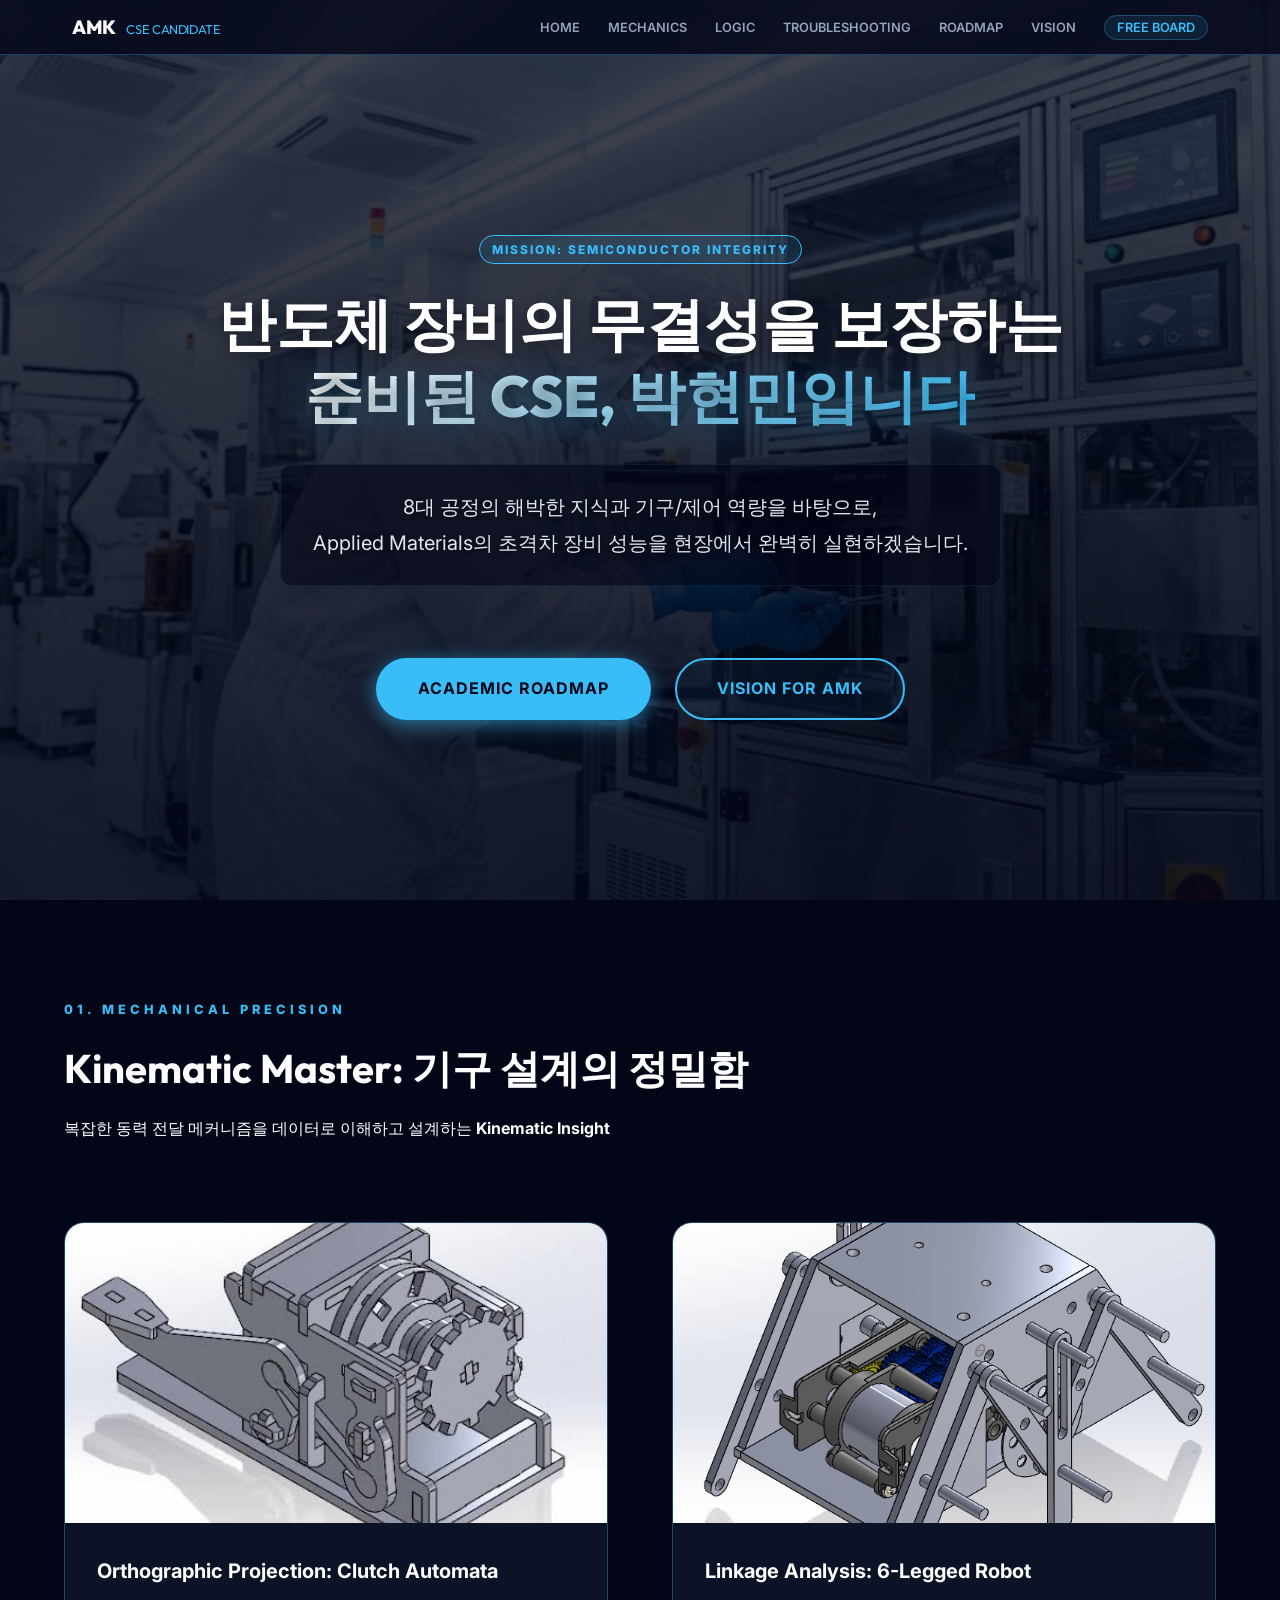
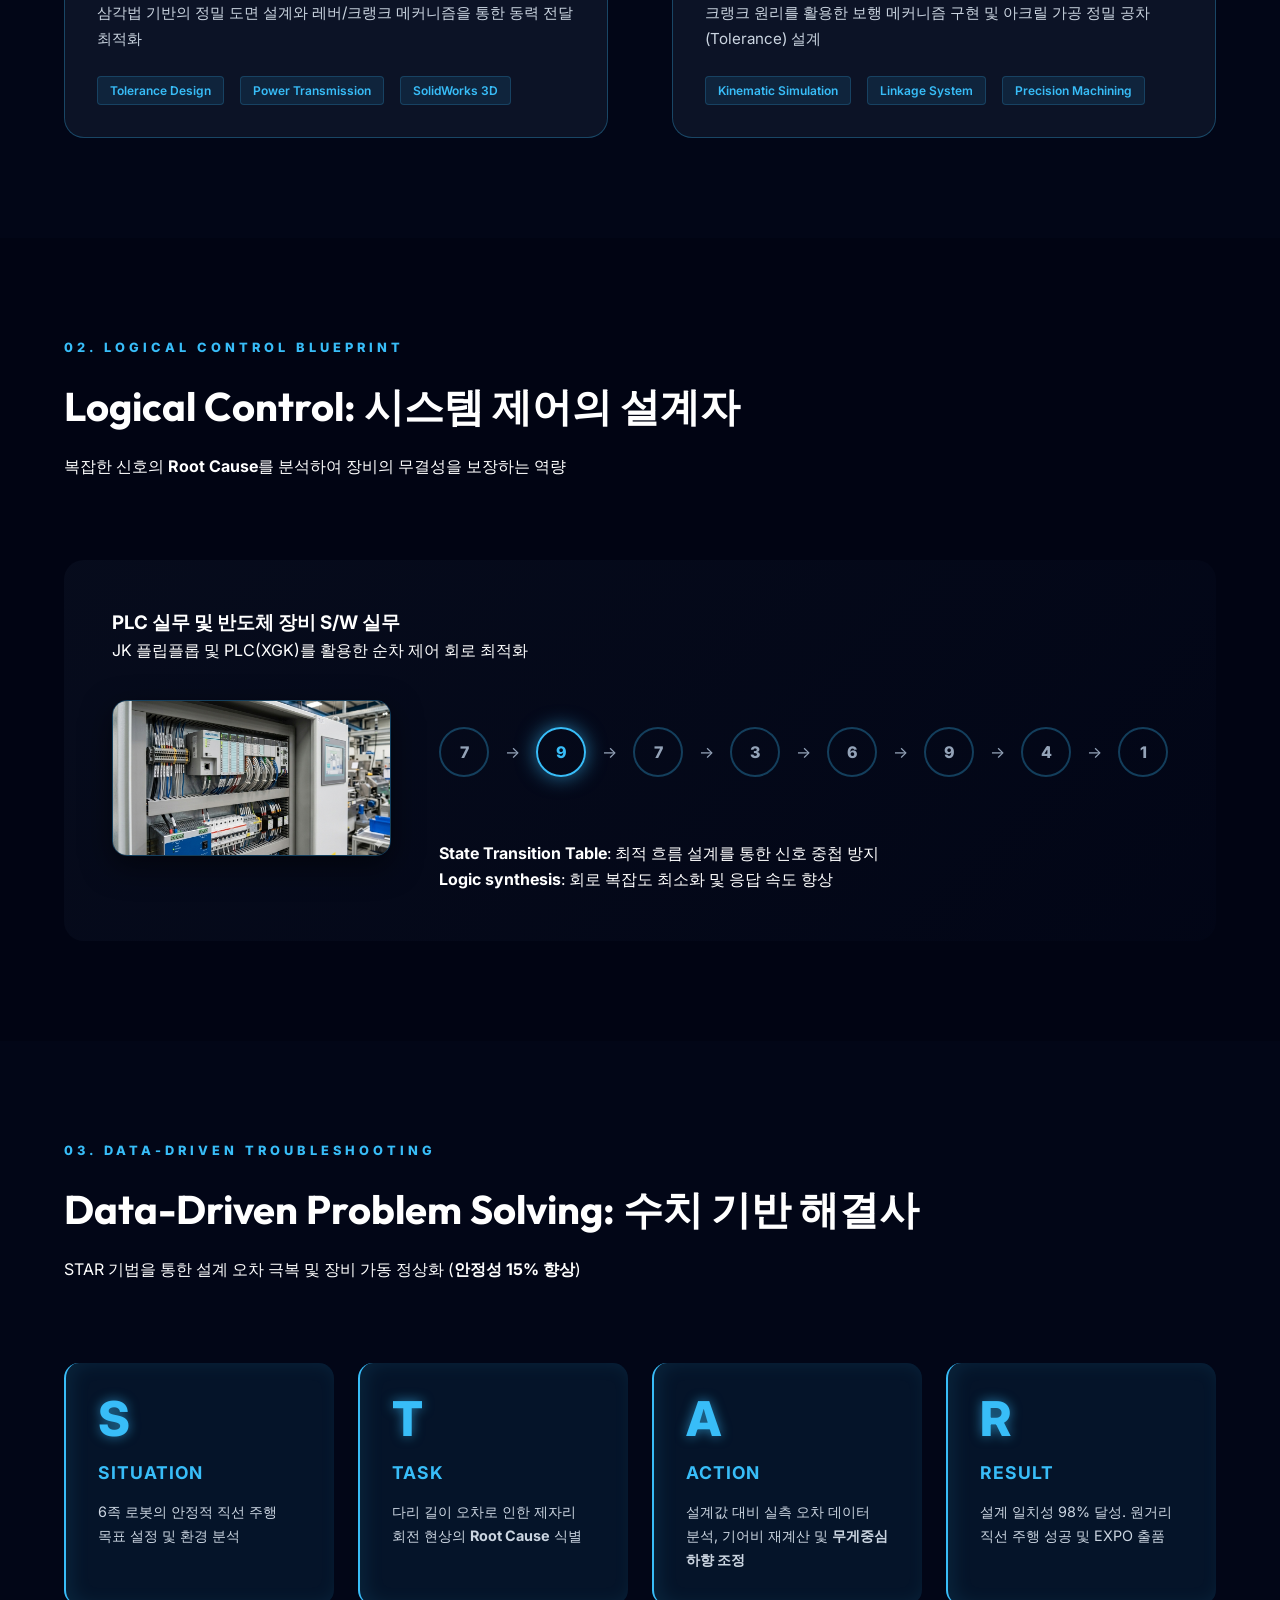
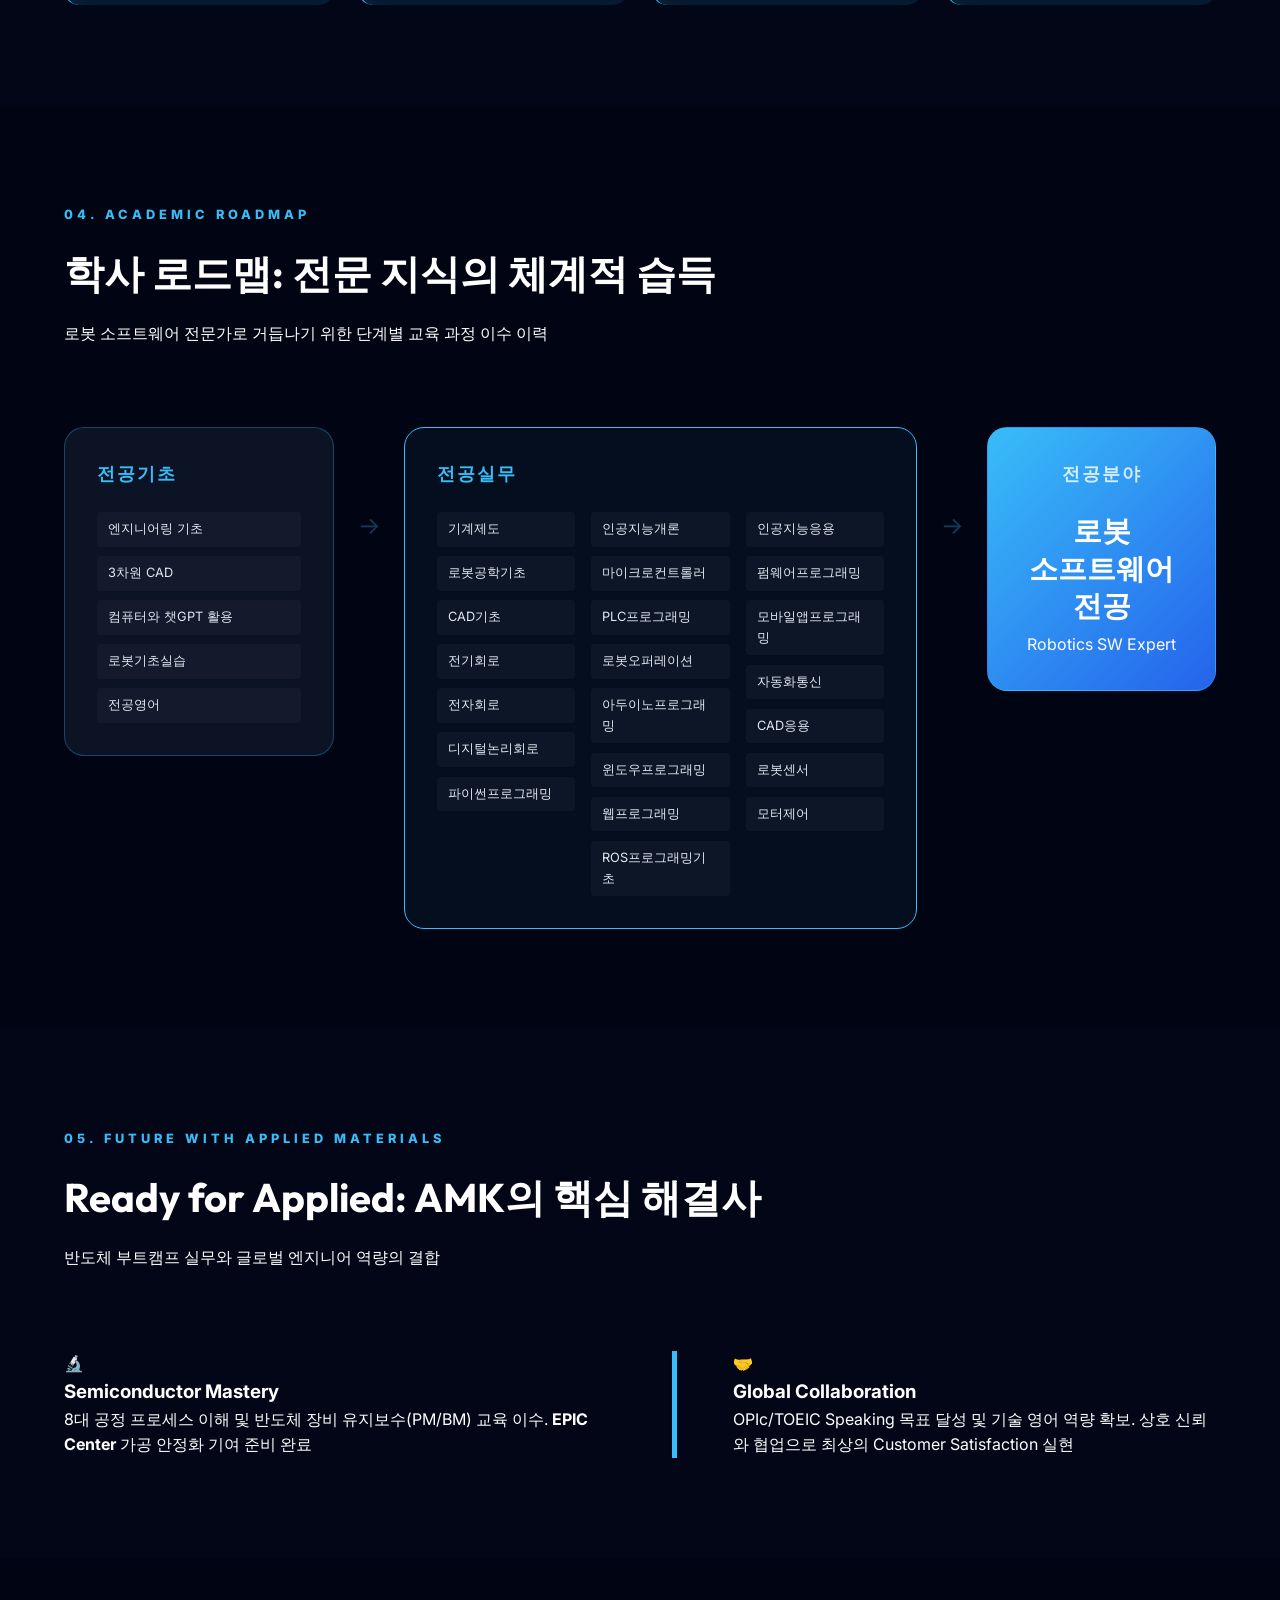
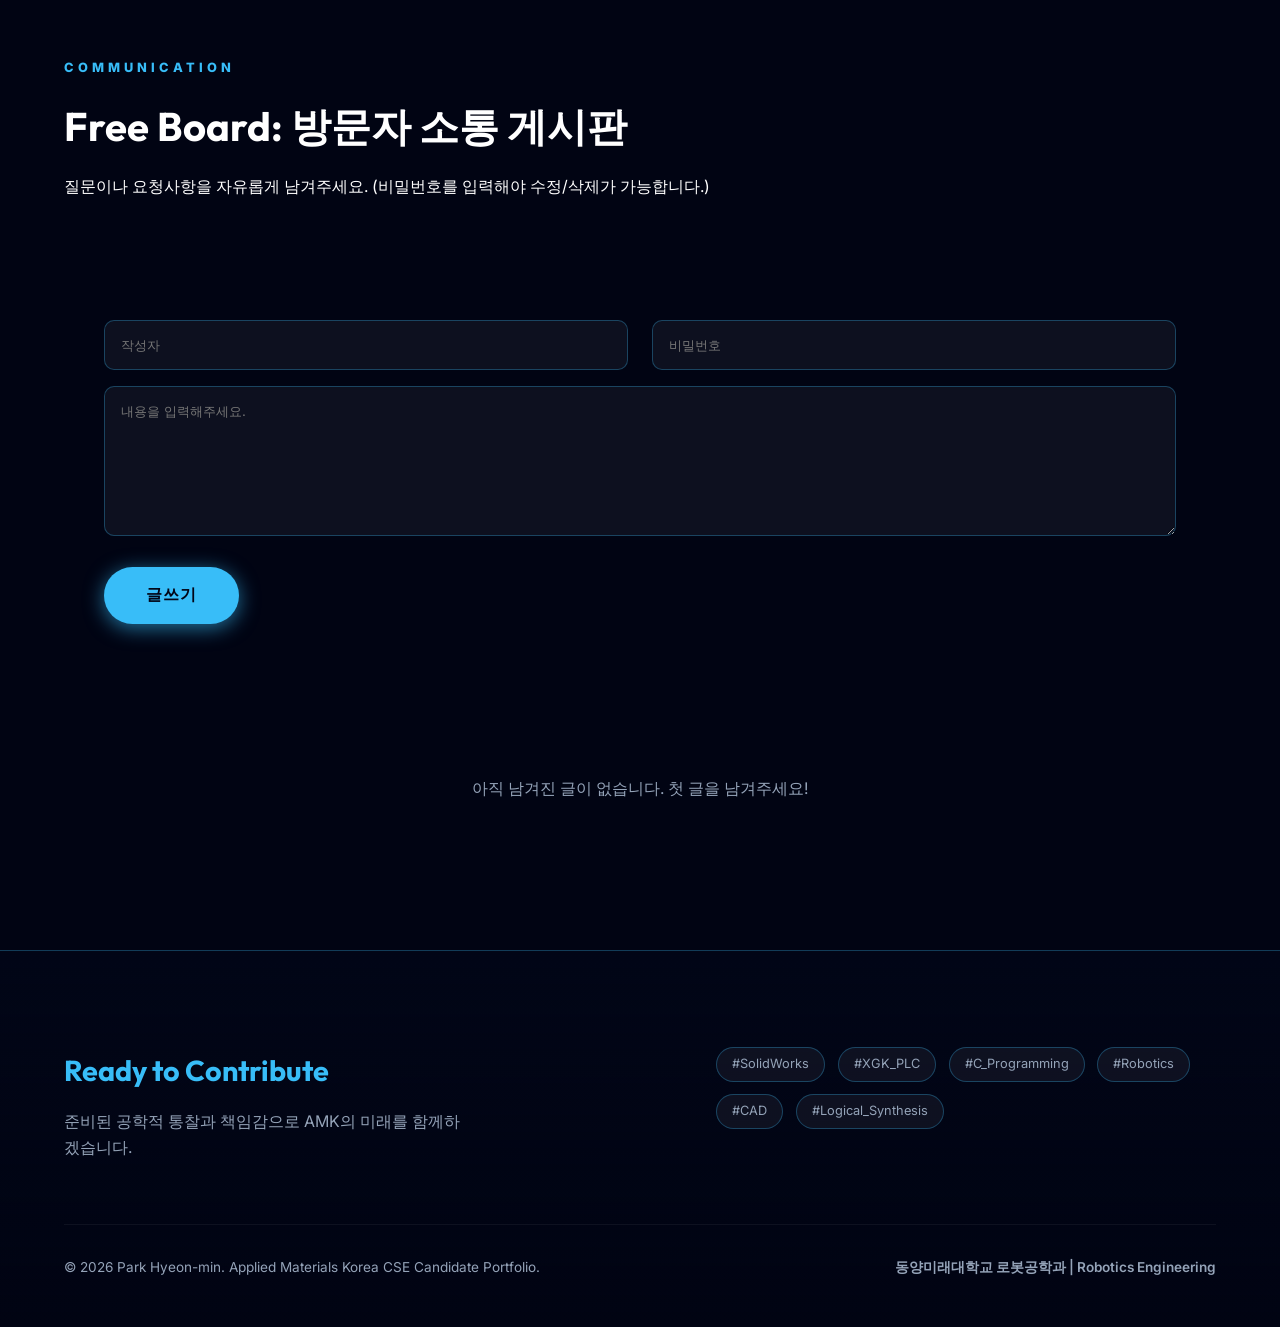
==== work/index.html @ 8a128c41 "Add files via upload" ====
<!DOCTYPE html>
<html lang="ko">

<head>
    <meta charset="UTF-8">
    <meta name="viewport" content="width=device-width, initial-scale=1.0">
    <title>박현민 | AMK Customer Engineer Technical Portfolio</title>
    <meta name="description" content="데이터 기반 문제 해결 역량을 겸비한 준비된 CSE, 박현민의 테크니컬 포트폴리오">
    <link rel="stylesheet" href="style.css">
    <link
        href="https://fonts.googleapis.com/css2?family=Outfit:wght@300;400;600;800&family=Inter:wght@300;400;600;700&display=swap"
        rel="stylesheet">
</head>

<body>
    <div id="grid-bg"></div>

    <nav id="navbar">
        <div class="nav-container">
            <div class="logo">AMK <span>CSE Candidate</span></div>
            <div class="nav-menu">
                <a href="#home">HOME</a>
                <a href="#mechanics">MECHANICS</a>
                <a href="#logic">LOGIC</a>
                <a href="#troubleshooting">TROUBLESHOOTING</a>
                <a href="#roadmap">ROADMAP</a>
                <a href="#vision">VISION</a>
                <a href="#board" class="nav-special">FREE BOARD</a>
            </div>
        </div>
    </nav>

    <section id="home" class="hero semiconductor-theme">
        <div class="hero-bg-overlay"></div>
        <div class="container hero-inner centered">
            <div class="hero-text reveal full-width">
                <span class="badge">MISSION: SEMICONDUCTOR INTEGRITY</span>
                <h1>반도체 장비의 무결성을 보장하는<br><span class="gradient-text">준비된 CSE, 박현민입니다</span></h1>
                <p>8대 공정의 해박한 지식과 기구/제어 역량을 바탕으로,<br>Applied Materials의 초격차 장비 성능을 현장에서 완벽히 실현하겠습니다.</p>
                <div class="hero-actions">
                    <a href="#roadmap" class="btn btn-primary">ACADEMIC ROADMAP</a>
                    <a href="#vision" class="btn btn-outline">VISION FOR AMK</a>
                </div>
            </div>
        </div>
        <div class="hero-footer">
            <div class="scroll-mouse"></div>
        </div>
    </section>

    <!-- 2단계. MECHANICS: Kinematic Master -->
    <section id="mechanics" class="section">
        <div class="container">
            <div class="section-title reveal">
                <span class="tag">01. MECHANICAL PRECISION</span>
                <h2>Kinematic Master: 기구 설계의 정밀함</h2>
                <p>복잡한 동력 전달 메커니즘을 데이터로 이해하고 설계하는 <strong>Kinematic Insight</strong></p>
            </div>
            <div class="mechanics-grid grid-2">
                <div class="mech-card glass reveal">
                    <div class="mech-img-box">
                        <img src="clutch.jpg" alt="Clutch Automata Rendering">
                    </div>
                    <div class="mech-content">
                        <h3>Orthographic Projection: Clutch Automata</h3>
                        <p>삼각법 기반의 정밀 도면 설계와 레버/크랭크 메커니즘을 통한 동력 전달 최적화</p>
                        <ul class="tag-list">
                            <li>Tolerance Design</li>
                            <li>Power Transmission</li>
                            <li>SolidWorks 3D</li>
                        </ul>
                    </div>
                </div>
                <div class="mech-card glass reveal">
                    <div class="mech-img-box">
                        <img src="robot.png" alt="6-Legged Robot Production">
                    </div>
                    <div class="mech-content">
                        <h3>Linkage Analysis: 6-Legged Robot</h3>
                        <p>크랭크 원리를 활용한 보행 메커니즘 구현 및 아크릴 가공 정밀 공차(Tolerance) 설계</p>
                        <ul class="tag-list">
                            <li>Kinematic Simulation</li>
                            <li>Linkage System</li>
                            <li>Precision Machining</li>
                        </ul>
                    </div>
                </div>
            </div>
        </div>
    </section>

    <!-- 3단계. LOGIC: System Architect -->
    <section id="logic" class="section darker">
        <div class="container">
            <div class="section-title reveal">
                <span class="tag">02. LOGICAL CONTROL BLUEPRINT</span>
                <h2>Logical Control: 시스템 제어의 설계자</h2>
                <p>복잡한 신호의 <strong>Root Cause</strong>를 분석하여 장비의 무결성을 보장하는 역량</p>
            </div>
            <div class="logic-dashboard glass reveal">
                <div class="logic-header">
                    <h3>PLC 실무 및 반도체 장비 S/W 실무</h3>
                    <p>JK 플립플롭 및 PLC(XGK)를 활용한 순차 제어 회로 최적화</p>
                </div>
                <div class="logic-visualization-container">
                    <div class="logic-img-box">
                        <img src="plc.jpg" alt="PLC Hardware Setup" class="plc-hardware-img">
                    </div>
                    <div class="logic-info">
                        <div class="sequence-line">
                            <div class="seq-node active">7</div>
                            <div class="seq-arrow">→</div>
                            <div class="seq-node">9</div>
                            <div class="seq-arrow">→</div>
                            <div class="seq-node">7</div>
                            <div class="seq-arrow">→</div>
                            <div class="seq-node">3</div>
                            <div class="seq-arrow">→</div>
                            <div class="seq-node">6</div>
                            <div class="seq-arrow">→</div>
                            <div class="seq-node">9</div>
                            <div class="seq-arrow">→</div>
                            <div class="seq-node">4</div>
                            <div class="seq-arrow">→</div>
                            <div class="seq-node">1</div>
                        </div>
                        <div class="logic-keypoints">
                            <div class="keypoint"><strong>State Transition Table</strong>: 최적 흐름 설계를 통한 신호 중첩 방지</div>
                            <div class="keypoint"><strong>Logic synthesis</strong>: 회로 복잡도 최소화 및 응답 속도 향상</div>
                        </div>
                    </div>
                </div>
            </div>
        </div>
    </section>

    <!-- 4단계. TROUBLESHOOTING: 수치 기반 해결 -->
    <section id="troubleshooting" class="section">
        <div class="container">
            <div class="section-title reveal">
                <span class="tag">03. DATA-DRIVEN TROUBLESHOOTING</span>
                <h2>Data-Driven Problem Solving: 수치 기반 해결사</h2>
                <p>STAR 기법을 통한 설계 오차 극복 및 장비 가동 정상화 (<strong>안정성 15% 향상</strong>)</p>
            </div>
            <div class="star-timeline reveal">
                <div class="star-node active">
                    <div class="star-label highlight">S</div>
                    <div class="star-desc">
                        <h4>Situation</h4>
                        <p>6족 로봇의 안정적 직선 주행 목표 설정 및 환경 분석</p>
                    </div>
                </div>
                <div class="star-node active">
                    <div class="star-label highlight">T</div>
                    <div class="star-desc">
                        <h4>Task</h4>
                        <p>다리 길이 오차로 인한 제자리 회전 현상의 <strong>Root Cause</strong> 식별</p>
                    </div>
                </div>
                <div class="star-node active">
                    <div class="star-label highlight">A</div>
                    <div class="star-desc">
                        <h4>Action</h4>
                        <p>설계값 대비 실측 오차 데이터 분석, 기어비 재계산 및 <strong>무게중심 하향 조정</strong></p>
                    </div>
                </div>
                <div class="star-node active">
                    <div class="star-label highlight">R</div>
                    <div class="star-desc">
                        <h4>Result</h4>
                        <p>설계 일치성 98% 달성. 원거리 직선 주행 성공 및 EXPO 출품</p>
                    </div>
                </div>
            </div>
        </div>
    </section>

    <section id="roadmap" class="section darker">
        <div class="container">
            <div class="section-title reveal">
                <span class="tag">04. ACADEMIC ROADMAP</span>
                <h2>학사 로드맵: 전문 지식의 체계적 습득</h2>
                <p>로봇 소프트웨어 전문가로 거듭나기 위한 단계별 교육 과정 이수 이력</p>
            </div>
            <div class="roadmap-container reveal">
                <!-- 1단계: 전공기초 -->
                <div class="roadmap-stage">
                    <div class="stage-label">전공기초</div>
                    <div class="course-grid">
                        <div class="course-item">엔지니어링 기초</div>
                        <div class="course-item">3차원 CAD</div>
                        <div class="course-item">컴퓨터와 챗GPT 활용</div>
                        <div class="course-item">로봇기초실습</div>
                        <div class="course-item">전공영어</div>
                    </div>
                </div>
                <div class="roadmap-arrow">→</div>
                <!-- 2단계: 전공실무 -->
                <div class="roadmap-stage highlight">
                    <div class="stage-label">전공실무</div>
                    <div class="course-subgrid">
                        <div class="course-column">
                            <div class="course-item">기계제도</div>
                            <div class="course-item">로봇공학기초</div>
                            <div class="course-item">CAD기초</div>
                            <div class="course-item">전기회로</div>
                            <div class="course-item">전자회로</div>
                            <div class="course-item">디지털논리회로</div>
                            <div class="course-item">파이썬프로그래밍</div>
                        </div>
                        <div class="course-column">
                            <div class="course-item">인공지능개론</div>
                            <div class="course-item">마이크로컨트롤러</div>
                            <div class="course-item">PLC프로그래밍</div>
                            <div class="course-item">로봇오퍼레이션</div>
                            <div class="course-item">아두이노프로그래밍</div>
                            <div class="course-item">윈도우프로그래밍</div>
                            <div class="course-item">웹프로그래밍</div>
                            <div class="course-item">ROS프로그래밍기초</div>
                        </div>
                        <div class="course-column">
                            <div class="course-item">인공지능응용</div>
                            <div class="course-item">펌웨어프로그래밍</div>
                            <div class="course-item">모바일앱프로그래밍</div>
                            <div class="course-item">자동화통신</div>
                            <div class="course-item">CAD응용</div>
                            <div class="course-item">로봇센서</div>
                            <div class="course-item">모터제어</div>
                        </div>
                    </div>
                </div>
                <div class="roadmap-arrow">→</div>
                <!-- 3단계: 전공분야 -->
                <div class="roadmap-stage field">
                    <div class="stage-label">전공분야</div>
                    <div class="field-box">
                        <h3>로봇 소프트웨어<br>전공</h3>
                        <p>Robotics SW Expert</p>
                    </div>
                </div>
            </div>
        </div>
    </section>

    <!-- 5단계. PREPARATION: Industry-Ready -->
    <section id="vision" class="section">
        <div class="container">
            <div class="section-title reveal">
                <span class="tag">05. FUTURE WITH APPLIED MATERIALS</span>
                <h2>Ready for Applied: AMK의 핵심 해결사</h2>
                <p>반도체 부트캠프 실무와 글로벌 엔지니어 역량의 결합</p>
            </div>
            <div class="vision-cards grid-2">
                <div class="vision-card glass reveal">
                    <div class="vision-icon">🔬</div>
                    <h3>Semiconductor Mastery</h3>
                    <p>8대 공정 프로세스 이해 및 반도체 장비 유지보수(PM/BM) 교육 이수. <strong>EPIC Center</strong> 가공 안정화 기여 준비 완료</p>
                </div>
                <div class="vision-card glass reveal highlighted">
                    <div class="vision-icon">🤝</div>
                    <h3>Global Collaboration</h3>
                    <p>OPIc/TOEIC Speaking 목표 달성 및 기술 영어 역량 확보. 상호 신뢰와 협업으로 최상의 Customer Satisfaction 실현</p>
                </div>
            </div>
        </div>
    </section>

    <!-- EXTRA. BOARD: 방문자 기록 및 소통 (CRUD 게시판) -->
    <section id="board" class="section darker">
        <div class="container board-container reveal">
            <div class="section-title">
                <span class="tag">COMMUNICATION</span>
                <h2>Free Board: 방문자 소통 게시판</h2>
                <p>질문이나 요청사항을 자유롭게 남겨주세요. (비밀번호를 입력해야 수정/삭제가 가능합니다.)</p>
            </div>
            
            <div class="board-write glass">
                <form id="board-form">
                    <div class="form-row">
                        <input type="text" id="board-author" placeholder="작성자" required>
                        <input type="password" id="board-password" placeholder="비밀번호" required>
                    </div>
                    <textarea id="board-content" placeholder="내용을 입력해주세요." required></textarea>
                    <button type="submit" class="btn btn-primary">글쓰기</button>
                </form>
            </div>

            <div id="board-list" class="board-list">
                <!-- 게시글이 여기에 동적으로 렌더링됩니다 -->
            </div>
        </div>
    </section>

    <!-- 수정/삭제 모달 -->
    <div id="board-modal" class="modal">
        <div class="modal-content glass">
            <h3>비밀번호 확인</h3>
            <p>이 작업을 수행하려면 설정한 비밀번호를 입력해주세요.</p>
            <input type="password" id="modal-password" placeholder="비밀번호 입력">
            <div class="modal-actions">
                <button id="modal-submit" class="btn btn-primary">확인</button>
                <button id="modal-cancel" class="btn btn-outline">취소</button>
            </div>
        </div>
    </div>

    <footer id="footer">
        <div class="container">
            <div class="footer-content">
                <div class="footer-info">
                    <h3>Ready to Contribute</h3>
                    <p>준비된 공학적 통찰과 책임감으로 AMK의 미래를 함께하겠습니다.</p>
                </div>
                <div class="footer-skill-tags">
                    <span>#SolidWorks</span>
                    <span>#XGK_PLC</span>
                    <span>#C_Programming</span>
                    <span>#Robotics</span>
                    <span>#CAD</span>
                    <span>#Logical_Synthesis</span>
                </div>
            </div>
            <div class="footer-bottom">
                <p>&copy; 2026 Park Hyeon-min. Applied Materials Korea CSE Candidate Portfolio.</p>
                <p class="school-info">동양미래대학교 로봇공학과 | Robotics Engineering</p>
            </div>
        </div>
    </footer>

    <script src="main.js"></script>
</body>

</html>
---- work/style.css ----
:root {
    --bg-main: #020617;
    --bg-darker: #010413;
    --bg-light: #0f172a;
    --primary: #38bdf8;
    --primary-glow: rgba(56, 189, 248, 0.6);
    --secondary: #94a3b8;
    --text-main: #ffffff;
    --text-muted: #94a3b8;
    --glass: rgba(15, 23, 42, 0.85);
    --glass-border: rgba(56, 189, 248, 0.3);
    --font-heading: 'Outfit', sans-serif;
    --font-body: 'Inter', sans-serif;
    --nav-height: 55px;
    --transition: all 0.4s cubic-bezier(0.4, 0, 0.2, 1);
    --text-shadow: 0 4px 12px rgba(0, 0, 0, 0.9);
    --glass-text-bg: rgba(2, 6, 23, 0.6);
}

* {
    margin: 0;
    padding: 0;
    box-sizing: border-box;
}

body {
    background-color: var(--bg-main);
    color: var(--text-main);
    font-family: var(--font-body);
    line-height: 1.6;
    overflow-x: hidden;
}

/* Background Grid Effect */
#grid-bg {
    position: fixed;
    top: 0;
    left: 0;
    width: 100%;
    height: 100%;
    background-image: linear-gradient(var(--glass-border) 1px, transparent 1px),
        linear-gradient(90deg, var(--glass-border) 1px, transparent 1px);
    background-size: 50px 50px;
    opacity: 0.1;
    z-index: -1;
    pointer-events: none;
}

.container {
    max-width: 1300px;
    margin: 0 auto;
    padding: 0 4rem;
}

.grid-2 {
    display: grid;
    grid-template-columns: 1fr 1fr;
    gap: 4rem;
}

@media (max-width: 992px) {
    .grid-2 {
        grid-template-columns: 1fr;
    }
}

/* Navigation */
#navbar {
    height: var(--nav-height);
    background: rgba(2, 6, 23, 0.8);
    backdrop-filter: blur(12px);
    border-bottom: 1px solid var(--glass-border);
    position: fixed;
    top: 0;
    width: 100%;
    z-index: 1000;
}

.nav-container {
    max-width: 1200px;
    margin: 0 auto;
    padding: 0 2rem;
    height: 100%;
    display: flex;
    justify-content: space-between;
    align-items: center;
}

.logo {
    font-family: var(--font-heading);
    font-weight: 800;
    font-size: 1.2rem;
    letter-spacing: -0.02em;
}

.logo span {
    color: var(--primary);
    font-size: 0.8rem;
    font-weight: 400;
    margin-left: 0.5rem;
    text-transform: uppercase;
}

.nav-menu a {
    color: var(--secondary);
    text-decoration: none;
    font-size: 0.8rem;
    font-weight: 600;
    margin-left: 1.5rem;
    transition: var(--transition);
}

.nav-menu a:hover, .nav-menu a.nav-special {
    color: var(--primary);
}

.nav-menu a.nav-special {
    background: rgba(56, 189, 248, 0.1);
    padding: 4px 12px;
    border-radius: 20px;
    border: 1px solid var(--glass-border);
}

.hero.semiconductor-theme {
    background: linear-gradient(rgba(2, 6, 23, 0.75), rgba(2, 6, 23, 0.9)),
        url('hero_bg.jpg');
    background-size: cover;
    background-position: center;
    background-attachment: fixed;
    padding-top: var(--nav-height);
    min-height: 100vh;
    display: flex;
    align-items: center;
}

.hero-inner.centered {
    display: flex;
    flex-direction: column;
    align-items: center;
    justify-content: center;
    text-align: center;
    max-width: 1000px;
    margin: 0 auto;
}

.hero-text.full-width {
    width: 100%;
}

.badge {
    display: inline-block;
    padding: 4px 12px;
    background: rgba(56, 189, 248, 0.1);
    color: var(--primary);
    border: 1px solid var(--primary);
    border-radius: 20px;
    font-size: 0.75rem;
    font-weight: 800;
    margin-bottom: 1.5rem;
    letter-spacing: 2px;
}

.hero h1 {
    font-family: var(--font-heading);
    font-size: clamp(2rem, 4.5vw, 3.8rem);
    /* 크기 축소 */
    line-height: 1.25;
    margin-bottom: 2rem;
    text-shadow: 0 4px 15px rgba(0, 0, 0, 0.4);
    color: #ffffff;
    font-weight: 800;
    word-break: keep-all;
    /* 한국어 단어 단위 줄바꿈 */
}

.gradient-text {
    background: linear-gradient(135deg, #ffffff 0%, var(--primary) 100%);
    -webkit-background-clip: text;
    background-clip: text;
    -webkit-text-fill-color: transparent;
    filter: drop-shadow(0 4px 12px rgba(56, 189, 248, 0.3));
}

.hero p {
    color: #e2e8f0;
    font-size: 1.25rem;
    margin-bottom: 3.5rem;
    max-width: 800px;
    line-height: 1.8;
    font-weight: 400;
    text-shadow: 0 2px 4px rgba(0, 0, 0, 0.5);
    background: rgba(2, 6, 23, 0.6);
    /* 더 어둡게 */
    padding: 1.5rem 2rem;
    border-radius: 12px;
    display: inline-block;
    word-break: keep-all;
    border: 1px solid rgba(56, 189, 248, 0.1);
}

/* 버튼 스타일 추가 */
.hero-actions {
    display: flex;
    gap: 1.5rem;
    justify-content: center;
    margin-top: 1rem;
}

.btn {
    display: inline-block;
    padding: 1rem 2.5rem;
    border-radius: 50px;
    font-weight: 700;
    font-size: 1rem;
    text-decoration: none;
    transition: var(--transition);
    border: 2px solid transparent;
    letter-spacing: 1px;
}

.btn-primary {
    background: var(--primary);
    color: var(--bg-main);
    box-shadow: 0 4px 20px var(--primary-glow);
}

.btn-primary:hover {
    background: #ffffff;
    transform: translateY(-3px);
    box-shadow: 0 8px 30px var(--primary-glow);
}

.btn-outline {
    border-color: var(--primary);
    color: var(--primary);
    background: rgba(56, 189, 248, 0.05);
}

.btn-outline:hover {
    background: var(--primary);
    color: var(--bg-main);
    transform: translateY(-3px);
}

.main-robot-img {
    width: 100%;
    filter: drop-shadow(0 0 30px var(--primary-glow));
    transition: var(--transition);
}

.hero-image-container:hover .main-robot-img {
    transform: translateY(-10px) rotate(2deg);
}

/* Sections */
.section {
    padding: 100px 0;
}

.section.darker {
    background: var(--bg-darker);
}

.section-title {
    margin-bottom: 5rem;
}

.tag {
    color: var(--primary);
    font-weight: 800;
    font-size: 0.8rem;
    letter-spacing: 4px;
    display: block;
    margin-bottom: 1rem;
}

.section-title h2 {
    font-family: var(--font-heading);
    font-size: 2.5rem;
    margin-bottom: 1rem;
}

/* Mech Cards */
.mech-card {
    border: 1px solid var(--glass-border);
    border-radius: 20px;
    overflow: hidden;
    background: var(--glass);
    transition: var(--transition);
}

.mech-card:hover {
    transform: translateY(-8px);
    border-color: var(--primary);
}

.mech-img-box {
    height: 300px;
    overflow: hidden;
}

.mech-img-box img {
    width: 100%;
    height: 100%;
    object-fit: cover;
    transition: transform 0.6s ease;
}

.mech-card:hover .mech-img-box img {
    transform: scale(1.1);
}

.mech-content {
    padding: 2rem;
}

.mech-content h3 {
    font-size: 1.25rem;
    margin-bottom: 0.8rem;
    color: var(--text-main);
}

.mech-content p {
    font-size: 0.95rem;
    line-height: 1.7;
    color: #cbd5e1;
    word-break: keep-all;
    margin-bottom: 1.2rem;
}

.tag-list {
    list-style: none;
    display: flex;
    gap: 1rem;
    margin-top: 1.5rem;
}

.tag-list li {
    font-size: 0.75rem;
    background: rgba(56, 189, 248, 0.1);
    border: 1px solid rgba(56, 189, 248, 0.2);
    padding: 4px 12px;
    border-radius: 4px;
    color: var(--primary);
    font-weight: 600;
}

/* Logic Dashboard */
.logic-dashboard {
    padding: 3rem;
    border-radius: 20px;
    background: linear-gradient(135deg, rgba(15, 23, 42, 0.4), rgba(2, 6, 23, 0.8));
}

.sequence-line {
    display: flex;
    align-items: center;
    justify-content: center;
    gap: 1rem;
    margin: 4rem 0;
}

.seq-node {
    width: 50px;
    height: 50px;
    border: 2px solid var(--glass-border);
    border-radius: 50%;
    display: flex;
    align-items: center;
    justify-content: center;
    font-weight: 800;
    color: var(--secondary);
}

.seq-node.active {
    border-color: var(--primary);
    color: var(--primary);
    box-shadow: 0 0 20px var(--primary-glow);
}

.seq-arrow {
    color: var(--text-muted);
}

/* Logic Visualization with Image */
.logic-visualization-container {
    display: flex;
    gap: 3rem;
    align-items: center;
}

.logic-img-box {
    flex: 1;
    border-radius: 15px;
    overflow: hidden;
    border: 1px solid var(--glass-border);
    box-shadow: 0 10px 30px rgba(0, 0, 0, 0.5);
}

.plc-hardware-img {
    width: 100%;
    height: 100%;
    object-fit: cover;
    display: block;
    transition: transform 0.5s ease;
}

.logic-img-box:hover .plc-hardware-img {
    transform: scale(1.05);
}

.logic-info {
    flex: 1.2;
}

@media (max-width: 992px) {
    .logic-visualization-container {
        flex-direction: column;
    }
}

/* STAR Timeline */
.star-timeline {
    display: grid;
    grid-template-columns: repeat(4, 1fr);
    gap: 1.5rem;
}

.star-node {
    padding: 2rem;
    border-left: 2px solid var(--glass-border);
    position: relative;
    transition: var(--transition);
    background: rgba(255, 255, 255, 0.02);
    border-radius: 15px;
    display: flex;
    flex-direction: column;
    justify-content: flex-start;
}

.star-node.active {
    border-left-color: var(--primary);
    background: rgba(56, 189, 248, 0.08);
    box-shadow: inset 5px 0 20px rgba(56, 189, 248, 0.1);
}

.star-label.highlight {
    color: var(--primary);
    text-shadow: 0 0 12px var(--primary-glow);
    animation: star-glow 2s infinite alternate;
}

.star-desc h4 {
    font-size: 1.1rem;
    color: var(--primary);
    margin-bottom: 0.8rem;
    text-transform: uppercase;
    letter-spacing: 1px;
}

.star-desc p {
    font-size: 0.9rem;
    line-height: 1.7;
    color: #cbd5e1;
    word-break: keep-all;
}

.star-label {
    font-size: 3rem;
    font-weight: 800;
    color: rgba(255, 255, 255, 0.1);
    margin-bottom: 1rem;
    transition: var(--transition);
    line-height: 1;
}

@keyframes star-glow {
    from {
        text-shadow: 0 0 10px var(--primary-glow);
    }

    to {
        text-shadow: 0 0 25px var(--primary-glow), 0 0 40px var(--primary-glow);
    }
}

/* Animations */
.reveal {
    opacity: 0;
    transform: translateY(30px);
    transition: all 0.8s ease-out;
}

.reveal.active {
    opacity: 1;
    transform: translateY(0);
}

/* Footer Control */
#footer {
    padding: 6rem 0 3rem;
    border-top: 1px solid var(--glass-border);
    background: linear-gradient(to top, var(--bg-darker), transparent);
}

.footer-content {
    display: flex;
    justify-content: space-between;
    align-items: flex-start;
    margin-bottom: 4rem;
    text-align: left;
    gap: 3rem;
}

.footer-info h3 {
    font-family: var(--font-heading);
    font-size: 1.8rem;
    color: var(--primary);
    margin-bottom: 1rem;
}

.footer-info p {
    color: var(--text-muted);
    font-size: 1rem;
    max-width: 400px;
}

.footer-skill-tags {
    display: flex;
    flex-wrap: wrap;
    gap: 0.8rem;
    max-width: 500px;
}

.footer-skill-tags span {
    font-size: 0.8rem;
    color: var(--secondary);
    background: rgba(255, 255, 255, 0.05);
    padding: 6px 15px;
    border-radius: 50px;
    border: 1px solid var(--glass-border);
    transition: var(--transition);
}

.footer-skill-tags span:hover {
    color: var(--primary);
    border-color: var(--primary);
    background: rgba(56, 189, 248, 0.1);
}

.footer-bottom {
    padding-top: 2rem;
    border-top: 1px solid rgba(255, 255, 255, 0.05);
    display: flex;
    justify-content: space-between;
    align-items: center;
    color: var(--text-muted);
    font-size: 0.85rem;
}

.school-info {
    font-weight: 600;
    color: var(--secondary);
}

@media (max-width: 768px) {
    .footer-content, .footer-bottom {
        flex-direction: column;
        text-align: center;
        align-items: center;
        gap: 2rem;
    }
    
    .footer-info p {
        margin: 0 auto;
    }

    .footer-skill-tags {
        justify-content: center;
    }
}

/* Board Styling */
.board-write {
    margin-bottom: 4rem;
    padding: 2.5rem;
    border-radius: 20px;
}

.form-row {
    display: flex;
    gap: 1.5rem;
    margin-bottom: 1rem;
}

#board-author, #board-password, #board-content, #modal-password {
    background: rgba(255, 255, 255, 0.05);
    border: 1px solid var(--glass-border);
    border-radius: 10px;
    padding: 1rem;
    color: #fff;
    width: 100%;
    font-family: inherit;
}

#board-content {
    height: 150px;
    margin-bottom: 1.5rem;
    resize: vertical;
}

.board-list {
    display: flex;
    flex-direction: column;
    gap: 1.5rem;
}

.board-item {
    padding: 2rem;
    border-left: 4px solid var(--primary);
}

.board-item-header {
    display: flex;
    justify-content: space-between;
    margin-bottom: 1rem;
    color: var(--text-muted);
    font-size: 0.85rem;
}

.board-item-content {
    line-height: 1.7;
    margin-bottom: 1.5rem;
    white-space: pre-wrap;
}

.board-item-actions {
    display: flex;
    gap: 1rem;
}

.btn-small {
    padding: 6px 15px;
    font-size: 0.75rem;
    border-radius: 5px;
    cursor: pointer;
    background: none;
    border: 1px solid var(--glass-border);
    color: var(--text-muted);
    transition: var(--transition);
}

.btn-small:hover {
    color: #fff;
    border-color: var(--primary);
}

.btn-delete:hover {
    border-color: #ff4d4d;
    color: #ff4d4d;
}

/* Modal Styling */
.modal {
    display: none;
    position: fixed;
    z-index: 2000;
    left: 0;
    top: 0;
    width: 100%;
    height: 100%;
    background: rgba(0, 0, 0, 0.85);
    backdrop-filter: blur(8px);
    align-items: center;
    justify-content: center;
}

.modal.active {
    display: flex;
}

.modal-content {
    max-width: 400px;
    width: 90%;
    padding: 3rem;
    border-radius: 20px;
    text-align: center;
}

.modal-content h3 {
    margin-bottom: 1rem;
    color: var(--primary);
}

.modal-content p {
    margin-bottom: 2rem;
    font-size: 0.9rem;
    color: var(--text-muted);
}

#modal-password {
    margin-bottom: 2rem;
    text-align: center;
}

.modal-actions {
    display: flex;
    gap: 1rem;
    justify-content: center;
}

/* Roadmap Section Styles */
.roadmap-container {
    display: flex;
    align-items: flex-start;
    gap: 1.5rem;
    margin-top: 4rem;
}

.roadmap-stage {
    flex: 1;
    background: var(--glass);
    border: 1px solid var(--glass-border);
    border-radius: 20px;
    padding: 2rem;
    position: relative;
    transition: var(--transition);
}

.roadmap-stage.highlight {
    flex: 2.2;
    border-color: var(--primary);
    background: rgba(56, 189, 248, 0.05);
}

.roadmap-stage.field {
    flex: 0.8;
    text-align: center;
    background: linear-gradient(135deg, var(--primary) 0%, #2563eb 100%);
    color: #fff;
    display: flex;
    flex-direction: column;
    justify-content: center;
    min-height: 200px;
}

.stage-label {
    font-family: var(--font-heading);
    font-weight: 800;
    font-size: 1.1rem;
    color: var(--primary);
    margin-bottom: 1.5rem;
    text-transform: uppercase;
    letter-spacing: 2px;
}

.roadmap-stage.field .stage-label {
    color: rgba(255, 255, 255, 0.8);
}

.course-grid,
.course-column {
    display: flex;
    flex-direction: column;
    gap: 0.6rem;
}

.course-subgrid {
    display: grid;
    grid-template-columns: repeat(3, 1fr);
    gap: 1rem;
}

.course-item {
    font-size: 0.8rem;
    color: #e2e8f0;
    padding: 6px 10px;
    background: rgba(255, 255, 255, 0.03);
    border-radius: 4px;
    border: 1px solid transparent;
    transition: var(--transition);
}

.course-item:hover {
    background: rgba(56, 189, 248, 0.15);
    color: var(--primary);
    border-color: var(--glass-border);
}

.course-item.active {
    background: rgba(56, 189, 248, 0.25);
    color: #fff;
    border-color: var(--primary);
    font-weight: 700;
}

.special-courses {
    margin-top: 1.5rem;
    padding-top: 1rem;
    border-top: 1px solid var(--glass-border);
    display: flex;
    justify-content: space-around;
}

.special-courses span {
    font-size: 0.85rem;
    font-weight: 700;
    color: var(--primary);
}

.roadmap-arrow {
    display: flex;
    align-items: center;
    color: var(--glass-border);
    font-size: 1.5rem;
    padding-top: 80px;
}

.field-box h3 {
    font-size: 1.8rem;
    margin-bottom: 0.5rem;
    word-break: keep-all;
    line-height: 1.3;
    padding: 0 0.5rem;
}

/* Vision Cards Clean Up */
.vision-card.highlighted {
    border-left: 5px solid var(--primary);
    padding-left: 3.5rem;
    /* 간격 확대 */
}

/* Mobile Adjustments */
@media (max-width: 1200px) {
    .roadmap-container {
        flex-direction: column;
    }

    .roadmap-stage {
        width: 100%;
        flex: none;
    }

    .course-subgrid {
        grid-template-columns: 1fr;
    }

    .roadmap-arrow {
        transform: rotate(90deg);
        padding-top: 0;
        margin: 1rem auto;
    }
}
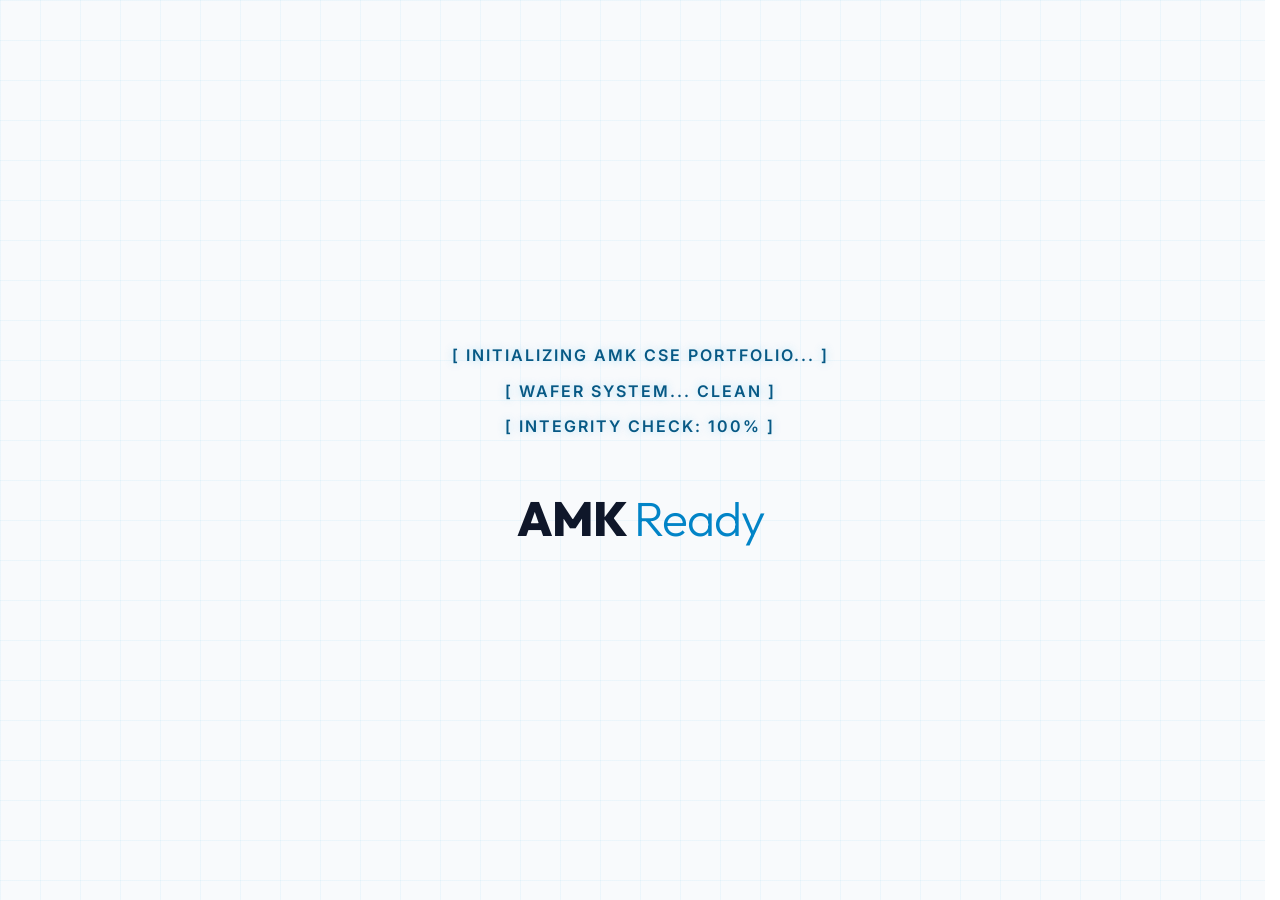
==== commit 6a203e36: "Add files via upload" ====
--- a/work/index.html
+++ b/work/index.html
@@ -7,24 +7,60 @@
     <title>박현민 | AMK Customer Engineer Technical Portfolio</title>
     <meta name="description" content="데이터 기반 문제 해결 역량을 겸비한 준비된 CSE, 박현민의 테크니컬 포트폴리오">
     <link rel="stylesheet" href="style.css">
+    <link rel="stylesheet" href="board.css">
     <link
         href="https://fonts.googleapis.com/css2?family=Outfit:wght@300;400;600;800&family=Inter:wght@300;400;600;700&display=swap"
         rel="stylesheet">
 </head>
 
 <body>
-    <div id="grid-bg"></div>
+    <!-- 0. Cleanroom Intro Splash Screen -->
+    <div id="intro-splash">
+        <div class="splash-grid"></div>
+        <div class="scan-laser"></div>
+        <div class="splash-content">
+            <div class="splash-text-line t-1">[ INITIALIZING AMK CSE PORTFOLIO... ]</div>
+            <div class="splash-text-line t-2">[ WAFER SYSTEM... CLEAN ]</div>
+            <div class="splash-text-line t-3">[ INTEGRITY CHECK: 100% ]</div>
+            <div class="splash-logo">AMK <span>Ready</span></div>
+        </div>
+    </div>
+
+    <div id="grid-bg">
+        <!-- Data Flow Traces -->
+        <div class="trace trace-h t1"></div>
+        <div class="trace trace-h t2"></div>
+        <div class="trace trace-h t3"></div>
+        <div class="trace trace-v t4"></div>
+        <div class="trace trace-v t5"></div>
+
+        <!-- Floating Round Particles -->
+        <!-- Floating Round Particles -->
+        <div class="particle p1"></div>
+        <div class="particle p2"></div>
+        <div class="particle p3"></div>
+        <div class="particle p4"></div>
+        <div class="particle p5"></div>
+        <div class="particle p6"></div>
+        <div class="particle p7"></div>
+    </div>
 
     <nav id="navbar">
         <div class="nav-container">
             <div class="logo">AMK <span>CSE Candidate</span></div>
             <div class="nav-menu">
-                <a href="#home">HOME</a>
-                <a href="#mechanics">MECHANICS</a>
-                <a href="#logic">LOGIC</a>
-                <a href="#troubleshooting">TROUBLESHOOTING</a>
-                <a href="#roadmap">ROADMAP</a>
-                <a href="#vision">VISION</a>
+                <div class="nav-dropdown">
+                    <span class="dropdown-trigger">PORTFOLIO MENU <i class="chevron-down"></i></span>
+                    <div class="dropdown-content">
+                        <a href="#home">HOME</a>
+                        <a href="#mechanics">MECHANICS</a>
+                        <a href="#logic">LOGIC</a>
+                        <a href="#competencies">PROFESSIONAL STRENGTHS</a>
+                        <a href="#troubleshooting">TROUBLESHOOTING</a>
+                        <a href="#roadmap">ROADMAP</a>
+                        <a href="#vision">VISION</a>
+                    </div>
+                </div>
                 <a href="#board" class="nav-special">FREE BOARD</a>
             </div>
         </div>
@@ -34,12 +70,14 @@
         <div class="hero-bg-overlay"></div>
         <div class="container hero-inner centered">
             <div class="hero-text reveal full-width">
-                <span class="badge">MISSION: SEMICONDUCTOR INTEGRITY</span>
-                <h1>반도체 장비의 무결성을 보장하는<br><span class="gradient-text">준비된 CSE, 박현민입니다</span></h1>
-                <p>8대 공정의 해박한 지식과 기구/제어 역량을 바탕으로,<br>Applied Materials의 초격차 장비 성능을 현장에서 완벽히 실현하겠습니다.</p>
+                <span class="badge">MISSION: SEMICONDUCTOR INTEGRITY & FIELD EXCELLENCE</span>
+                <h1>Precision engineered for AMK: <span class="gradient-text">책임감과 기술력을 겸비한 CSE 박현민입니다</span></h1>
+                <p>대한민국 육군 만기 전역을 통해 증명된 <span class="text-highlight">철저한 책임감</span>과 <span class="text-highlight">강인한
+                        현장 적응력</span>을 바탕으로, Applied Materials의 최첨단 반도체 장비가 <span class="text-highlight">365일 쉼 없이 최상의
+                        가동률</span>을 유지할 수 있도록 헌신하겠습니다.</p>
                 <div class="hero-actions">
-                    <a href="#roadmap" class="btn btn-primary">ACADEMIC ROADMAP</a>
-                    <a href="#vision" class="btn btn-outline">VISION FOR AMK</a>
+                    <a href="#competencies" class="btn btn-primary">CORE COMPETENCIES</a>
+                    <a href="#mechanics" class="btn btn-outline">TECHNICAL PROJECTS</a>
                 </div>
             </div>
         </div>
@@ -54,16 +92,19 @@
             <div class="section-title reveal">
                 <span class="tag">01. MECHANICAL PRECISION</span>
                 <h2>Kinematic Master: 기구 설계의 정밀함</h2>
-                <p>복잡한 동력 전달 메커니즘을 데이터로 이해하고 설계하는 <strong>Kinematic Insight</strong></p>
+                <p>복잡한 동력 전달 메커니즘을 데이터로 이해하고 설계하는 <span class="text-highlight">Kinematic Insight</span></p>
             </div>
             <div class="mechanics-grid grid-2">
-                <div class="mech-card glass reveal">
+                <div class="mech-card glass reveal" data-target="clutch-detail" style="cursor: pointer;">
                     <div class="mech-img-box">
                         <img src="clutch.jpg" alt="Clutch Automata Rendering">
                     </div>
                     <div class="mech-content">
                         <h3>Orthographic Projection: Clutch Automata</h3>
-                        <p>삼각법 기반의 정밀 도면 설계와 레버/크랭크 메커니즘을 통한 동력 전달 최적화</p>
+                        <p>단순한 도면 시각화를 넘어 <span class="text-highlight">정밀한 공차(Tolerance) 설계</span> 역량을 확보하고, 복잡한 동력 전달
+                            하드웨어의 <span class="text-highlight">정렬 불량(Misalignment) 해결</span>에 필요한 기초 구조 해석 능력을 갖춘
+                            프로젝트입니다.</p>
+                        <span class="read-more-text">상세보기 +</span>
                         <ul class="tag-list">
                             <li>Tolerance Design</li>
                             <li>Power Transmission</li>
@@ -71,17 +112,20 @@
                         </ul>
                     </div>
                 </div>
-                <div class="mech-card glass reveal">
+                <div class="mech-card glass reveal" data-target="robot-detail" style="cursor: pointer;">
                     <div class="mech-img-box">
                         <img src="robot.png" alt="6-Legged Robot Production">
                     </div>
                     <div class="mech-content">
                         <h3>Linkage Analysis: 6-Legged Robot</h3>
-                        <p>크랭크 원리를 활용한 보행 메커니즘 구현 및 아크릴 가공 정밀 공차(Tolerance) 설계</p>
+                        <p>단순한 보행 구현을 넘어 <span class="text-highlight">기구학적 통합(Integration)</span>을 달성하고, 다리 꼬임 현상을 <span
+                                class="text-highlight">Root Cause Analysis(RCA)</span>를 통해 해결하여 <strong>창의력공학과제 3등을
+                                수상</strong>한 다학제적 융합 프로젝트입니다.</p>
+                        <span class="read-more-text">상세보기 +</span>
                         <ul class="tag-list">
                             <li>Kinematic Simulation</li>
-                            <li>Linkage System</li>
-                            <li>Precision Machining</li>
+                            <li>Team Collaboration</li>
+                            <li>Tolerance Analysis</li>
                         </ul>
                     </div>
                 </div>
@@ -95,80 +139,339 @@
             <div class="section-title reveal">
                 <span class="tag">02. LOGICAL CONTROL BLUEPRINT</span>
                 <h2>Logical Control: 시스템 제어의 설계자</h2>
-                <p>복잡한 신호의 <strong>Root Cause</strong>를 분석하여 장비의 무결성을 보장하는 역량</p>
-            </div>
-            <div class="logic-dashboard glass reveal">
-                <div class="logic-header">
-                    <h3>PLC 실무 및 반도체 장비 S/W 실무</h3>
-                    <p>JK 플립플롭 및 PLC(XGK)를 활용한 순차 제어 회로 최적화</p>
-                </div>
-                <div class="logic-visualization-container">
-                    <div class="logic-img-box">
-                        <img src="plc.jpg" alt="PLC Hardware Setup" class="plc-hardware-img">
-                    </div>
-                    <div class="logic-info">
-                        <div class="sequence-line">
-                            <div class="seq-node active">7</div>
-                            <div class="seq-arrow">→</div>
-                            <div class="seq-node">9</div>
-                            <div class="seq-arrow">→</div>
-                            <div class="seq-node">7</div>
-                            <div class="seq-arrow">→</div>
-                            <div class="seq-node">3</div>
-                            <div class="seq-arrow">→</div>
-                            <div class="seq-node">6</div>
-                            <div class="seq-arrow">→</div>
-                            <div class="seq-node">9</div>
-                            <div class="seq-arrow">→</div>
-                            <div class="seq-node">4</div>
-                            <div class="seq-arrow">→</div>
-                            <div class="seq-node">1</div>
-                        </div>
-                        <div class="logic-keypoints">
-                            <div class="keypoint"><strong>State Transition Table</strong>: 최적 흐름 설계를 통한 신호 중첩 방지</div>
-                            <div class="keypoint"><strong>Logic synthesis</strong>: 회로 복잡도 최소화 및 응답 속도 향상</div>
-                        </div>
+                <p>복잡한 신호의 <span class="text-highlight">Root Cause</span>를 분석하여 장비의 무결성을 보장하는 역량</p>
+            </div>
+            <div class="logic-dashboard glass reveal" style="padding: 4rem; border-radius: 24px; margin-bottom: 3rem;">
+                <div class="grid-2" style="gap: 8rem; align-items: stretch;">
+
+                    <!-- Part 1: Sequence Logic Engineering -->
+                    <div class="logic-part" style="display: flex; flex-direction: column;">
+                        <h3
+                            style="font-size: 1.4rem; margin-bottom: 3rem; color: var(--primary); font-weight: 800; text-transform: uppercase; letter-spacing: 1px;">
+                            01. Sequence Logic Engineering</h3>
+                        <div style="flex-grow: 1;">
+                            <p
+                                style="margin-bottom: 2.5rem; line-height: 1.8; font-size: 1.1rem; text-align: left; word-break: keep-all; color: var(--text-main); height: 5.4rem;">
+                                장비의 가동률(Up-time)을 극대화하고 오작동으로 인한 수율 손실을 방지하기 위해, <span class="text-highlight">데이터 기반의
+                                    엄격한 순차 제어 로직</span>을 다음과 같은 프로세스로 설계하였습니다.
+                            </p>
+
+                            <div style="margin-bottom: 2.5rem;">
+                                <h4
+                                    style="color: var(--primary); font-size: 1.1rem; margin-bottom: 1rem; font-weight: 700;">
+                                    상태천이표를 통한 논리적 무결성 검증</h4>
+                                <p
+                                    style="line-height: 1.8; font-size: 1rem; text-align: left; word-break: keep-all; color: var(--text-muted); padding-left: 1.25rem; border-left: 2px solid var(--primary-glow);">
+                                    설계 단계에서 장비의 모든 가동 시나리오를 수치화하여 <span class="text-highlight">신호 중첩과 레이싱 현상을 사전에
+                                        차단</span>하는 도구로 활용했습니다. 현재 상태와 입력 데이터에 따른 최적의 전이 경로를 도출하여, 논리적 사각지대(Illegal
+                                    state)가 없는 안정적인 제어 시퀀스를 구축했습니다.
+                                </p>
+                            </div>
+
+                            <div>
+                                <h4
+                                    style="color: var(--primary); font-size: 1.1rem; margin-bottom: 1rem; font-weight: 700;">
+                                    JK 플립플롭을 활용한 하드웨어 인터락 구현</h4>
+                                <p
+                                    style="line-height: 1.8; font-size: 1rem; text-align: left; word-break: keep-all; color: var(--text-muted); padding-left: 1.25rem; border-left: 2px solid var(--primary-glow);">
+                                    도출된 로직을 실제 회로로 구현할 때, 장비의 가동 이력을 기억하고 피드백을 처리하는 <span class="text-highlight">확정적 제어
+                                        소자</span>로 사용했습니다. 이전 명령의 완료 플래그(Flag)를 데이터로 확정한 후 다음 동작으로 전이되도록 설계함으로써, 신호
+                                    노이즈에도 흔들리지 않는 물리적 보호 시스템을 완성했습니다.
+                                </p>
+                            </div>
+                        </div>
+                    </div>
+
+                    <!-- Part 2: Field Practice & RCA -->
+                    <div class="logic-part" style="display: flex; flex-direction: column;">
+                        <h3
+                            style="font-size: 1.4rem; margin-bottom: 3rem; color: var(--primary); font-weight: 800; text-transform: uppercase; letter-spacing: 1px;">
+                            02. Field Practice & RCA</h3>
+                        <div style="display: flex; gap: 1.5rem; margin-bottom: 3rem;">
+                            <!-- Semiconductor Equipment S/W Lab Project Photo -->
+                            <div class="logic-img-box"
+                                style="flex: 1; min-height: 180px; border-radius: 16px; overflow: hidden; border: 1px solid var(--glass-border); background: var(--bg-light); box-shadow: 0 10px 30px rgba(0,0,0,0.05);">
+                                <img src="sw_practice.jpg" alt="반도체 장비 S/W 실무 실습"
+                                    style="width: 100%; height: 100%; object-fit: cover; display: block;">
+                            </div>
+                            <!-- PLC Practice Photo -->
+                            <div class="logic-img-box"
+                                style="flex: 1; min-height: 180px; border-radius: 16px; overflow: hidden; border: 1px solid var(--glass-border); background: var(--bg-light); box-shadow: 0 10px 30px rgba(0,0,0,0.05);">
+                                <img src="plc_practice.jpg" alt="PLC 제어 실습"
+                                    style="width: 100%; height: 100%; object-fit: cover; display: block;">
+                            </div>
+                        </div>
+                        <div class="logic-keypoints" style="flex-grow: 1; display: flex; align-items: flex-end;">
+                            <div class="keypoint"
+                                style="background: var(--bg-light); padding: 2.2rem; border-radius: 20px; border: 1px solid var(--glass-border); width: 100%; box-shadow: 0 8px 32px rgba(2, 132, 199, 0.04);">
+                                <div
+                                    style="display: flex; align-items: center; gap: 1rem; margin-bottom: 1.5rem; flex-wrap: nowrap;">
+                                    <span class="badge"
+                                        style="margin-bottom: 0; padding: 4px 12px; font-size: 0.7rem; white-space: nowrap; letter-spacing: 0.5px;">ROOT
+                                        CAUSE ANALYSIS</span>
+                                    <h4
+                                        style="font-size: 1.1rem; color: var(--text-main); font-weight: 700; white-space: nowrap; margin: 0;">
+                                        공정 무결성 확보 프로세스</h4>
+                                </div>
+                                <p
+                                    style="text-align: left; word-break: keep-all; line-height: 1.8; color: var(--text-muted); font-size: 0.95rem;">
+                                    부트캠프 실습 중 PLC 시스템에서 발생한 예기치 못한 제어 지연이나 동작 오류를 해결하기 위해, 단순히 장비를 재가동하는 대신 <span
+                                        class="text-highlight">논리 회로 설계의 핵심인 상태천이(State Transition) 원리</span>를 역으로
+                                    추적했습니다. PLC 내의 데이터 흐름과 로직 간의 충돌 지점을 식별하여 병목을 제거함으로써, 장비 가용성을 100% 유지하고 시스템의 <strong
+                                        style="color: var(--text-main);">무결성</strong>을 확보하는 현장 엔지니어링 역량을 증명했습니다.
+                                </p>
+                            </div>
+                        </div>
+                    </div>
+                </div>
+
+                <!-- [NEW] Simulation Reveal Trigger -->
+                <div id="trigger-wrapper" class="trigger-shrink-wrapper">
+                    <div id="logic-simulation-trigger" class="simulation-reveal-trigger reveal">
+                        <p>시뮬레이션 실시간 확인</p>
+                        <div class="bouncing-arrow-box">
+                            <i class="arrow-down"></i>
+                        </div>
+                    </div>
+                </div>
+
+                <!-- [NEW] Scroll Down Hint Replacing Trigger -->
+                <div id="new-scroll-hint" class="new-scroll-hint-wrapper">
+                    <p class="scroll-hint-text">SCROLL DOWN</p>
+                    <i class="chevron-down"></i>
+                </div>
+            </div>
+
+            <!-- [NEW] Animated PLC Sequence Infographic (Initially Hidden via CSS) -->
+            <div id="simulation-wrapper" class="simulation-expand-wrapper">
+                <div id="logic-infographic" class="logic-infographic glass">
+                    <div class="semiconductor-scan-line"></div>
+                    <div class="info-header">
+                        <h4>반도체 시퀀스 제어 시뮬레이션</h4>
+                        <span class="status-indicator"><span class="dot"></span> 시스템 가동 중</span>
+                    </div>
+
+                    <div class="circuit-container">
+                        <!-- Sensor Node -->
+                        <div class="circuit-node input-node">
+                            <div class="node-icon"></div>
+                            <div class="node-label">웨이퍼 감지<br><span>(센서 입력)</span></div>
+                            <div class="pulse-wave"></div>
+                        </div>
+
+                        <!-- Line 1 -->
+                        <div class="circuit-line line-1">
+                            <div class="flow-dot"></div>
+                        </div>
+
+                        <!-- JK Flip-Flop Node -->
+                        <div class="circuit-node jk-node">
+                            <div class="node-icon"></div>
+                            <div class="node-label">JK 플립플롭<br><span>(인터락 설정)</span></div>
+                            <div class="process-ring"></div>
+                        </div>
+
+                        <!-- Line 2 -->
+                        <div class="circuit-line line-2">
+                            <div class="flow-dot" style="animation-delay: 1s;"></div>
+                        </div>
+
+                        <!-- State Transition Node -->
+                        <div class="circuit-node state-node">
+                            <div class="node-icon"></div>
+                            <div class="node-label">상태 천이<br><span>(로직 검증)</span></div>
+                            <div class="verify-scan"></div>
+                        </div>
+
+                        <!-- Line 3 -->
+                        <div class="circuit-line line-3">
+                            <div class="flow-dot" style="animation-delay: 2s;"></div>
+                        </div>
+
+                        <!-- Actuator Node -->
+                        <div class="circuit-node output-node">
+                            <div class="node-icon gear-icon"></div>
+                            <div class="node-label">MFC / 밸브 제어<br><span>(공정 실행)</span></div>
+                        </div>
+                    </div>
+                </div>
+
+                <!-- [NEW] Supplementary Explanation Logic Guide -->
+                <div class="simulation-guide grid-4 reveal">
+                    <div class="guide-item glass">
+                        <span class="guide-tag">STEP 01</span>
+                        <h4>센서 노드</h4>
+                        <p>웨이퍼 진입 정보를 실시간으로 감지하여 시퀀스 시작 신호 생성</p>
+                    </div>
+                    <div class="guide-item glass">
+                        <span class="guide-tag">STEP 02</span>
+                        <h4>JK 플립플롭</h4>
+                        <p>이전 상태 기억 및 오작동 방지를 위한 하드웨어 인터락 형성</p>
+                    </div>
+                    <div class="guide-item glass">
+                        <span class="guide-tag">STEP 03</span>
+                        <h4>상태 천이</h4>
+                        <p>데이터 기반 논리적 무결성 검증 및 최적 공정 경로 도출</p>
+                    </div>
+                    <div class="guide-item glass">
+                        <span class="guide-tag">STEP 04</span>
+                        <h4>액추에이터</h4>
+                        <p>MFC 및 밸브 정밀 제어를 통한 수치 기반 실제 공정 수행</p>
                     </div>
                 </div>
             </div>
         </div>
     </section>
 
-    <!-- 4단계. TROUBLESHOOTING: 수치 기반 해결 -->
-    <section id="troubleshooting" class="section">
+    <section id="competencies" class="section">
         <div class="container">
             <div class="section-title reveal">
-                <span class="tag">03. DATA-DRIVEN TROUBLESHOOTING</span>
-                <h2>Data-Driven Problem Solving: 수치 기반 해결사</h2>
-                <p>STAR 기법을 통한 설계 오차 극복 및 장비 가동 정상화 (<strong>안정성 15% 향상</strong>)</p>
-            </div>
-            <div class="star-timeline reveal">
-                <div class="star-node active">
-                    <div class="star-label highlight">S</div>
-                    <div class="star-desc">
-                        <h4>Situation</h4>
-                        <p>6족 로봇의 안정적 직선 주행 목표 설정 및 환경 분석</p>
-                    </div>
-                </div>
-                <div class="star-node active">
-                    <div class="star-label highlight">T</div>
-                    <div class="star-desc">
-                        <h4>Task</h4>
-                        <p>다리 길이 오차로 인한 제자리 회전 현상의 <strong>Root Cause</strong> 식별</p>
-                    </div>
-                </div>
-                <div class="star-node active">
-                    <div class="star-label highlight">A</div>
-                    <div class="star-desc">
-                        <h4>Action</h4>
-                        <p>설계값 대비 실측 오차 데이터 분석, 기어비 재계산 및 <strong>무게중심 하향 조정</strong></p>
-                    </div>
-                </div>
-                <div class="star-node active">
-                    <div class="star-label highlight">R</div>
-                    <div class="star-desc">
-                        <h4>Result</h4>
-                        <p>설계 일치성 98% 달성. 원거리 직선 주행 성공 및 EXPO 출품</p>
+                <span class="tag">03. PROFESSIONAL STRENGTHS</span>
+                <h2>Core Competencies: AMK 맞춤형 핵심 역량</h2>
+                <p>군 복무의 강인함과 전공 전문성이 결합된 박현민만의 독보적인 가치<br><span class="guide-highlight">(카드를 클릭하면 상세 내용을 확인하실 수
+                        있습니다)</span></p>
+            </div>
+
+            <div class="competency-grid reveal">
+                <!-- Card 1: Responsibility -->
+                <div class="comp-card" data-target="responsibility">
+                    <div class="comp-icon"><img src="icon_responsibility.svg" alt="Responsibility" width="60"></div>
+                    <h3>Responsibility & Health</h3>
+                    <p class="comp-preview">군 복무로 증명된 철저한 책임감과<br>방진복 근무도 거뜬한 강인한 체력</p>
+                </div>
+
+                <!-- Card 2: Troubleshooting -->
+                <div class="comp-card" data-target="troubleshooting-detail">
+                    <div class="comp-icon"><img src="icon_troubleshooting.svg" alt="Troubleshooting" width="60"></div>
+                    <h3>Root Cause Analysis</h3>
+                    <p class="comp-preview">공정 데이터와 제어 로직 분석으로<br>장비 에러의 근본 원인을 찾는 역량</p>
+                </div>
+
+                <!-- Card 3: Teamwork -->
+                <div class="comp-card" data-target="teamwork-detail">
+                    <div class="comp-icon"><img src="icon_teamwork.svg" alt="Teamwork" width="60"></div>
+                    <h3>Global Teamwork</h3>
+                    <p class="comp-preview">로봇 프로젝트를 이끈 협업 마인드와<br>글로벌 엔지니어를 향한 소통 역량</p>
+                </div>
+            </div>
+
+            <!-- [NEW] Professional Credential Badge Ribbon -->
+            <div class="cert-badge-ribbon reveal" style="margin-top: 4rem;">
+                <div class="cert-badge elec">
+                    <div class="cert-icon">⚡</div>
+                    <div class="cert-name">전기기능사</div>
+                    <div class="cert-issuer">한국산업인력공단</div>
+                </div>
+                <div class="cert-badge elec">
+                    <div class="cert-icon">🔋</div>
+                    <div class="cert-name">전기산업기사</div>
+                    <div class="cert-issuer">한국산업인력공단</div>
+                </div>
+                <div class="cert-badge safe">
+                    <div class="cert-icon">🛡️</div>
+                    <div class="cert-name">산업안전산업기사</div>
+                    <div class="cert-issuer">한국산업인력공단</div>
+                </div>
+                <div class="cert-badge semi">
+                    <div class="cert-icon">🔧</div>
+                    <div class="cert-name">반도체장비<br>유지보수기능사</div>
+                    <div class="cert-issuer">한국산업인력공단</div>
+                </div>
+                <div class="cert-badge semi">
+                    <div class="cert-icon">📐</div>
+                    <div class="cert-name">반도체설계<br>산업기사</div>
+                    <div class="cert-issuer">한국산업인력공단</div>
+                </div>
+            </div>
+        </div>
+    </section>
+
+    <!-- Detailed Modal Overlay -->
+    <div id="detail-overlay" class="detail-overlay">
+        <div class="detail-content">
+            <button class="close-detail" id="close-detail">&times;</button>
+            <div id="detail-body-content">
+                <!-- Content injected via JS -->
+            </div>
+        </div>
+    </div>
+
+    <!-- 4단계. TROUBLESHOOTING: 수치 기반 해결 (Simplified STAR Layout) -->
+    <section id="troubleshooting" class="section">
+        <div class="container troubleshooting-container">
+            <div class="section-title reveal">
+                <span class="tag">04. DATA-DRIVEN TROUBLESHOOTING</span>
+                <h2>Data-Driven Problem Solving</h2>
+                <p>시스템적 사고와 데이터 분석을 통한 정밀 트러블슈팅</p>
+            </div>
+
+            <div class="trouble-card glass reveal">
+                <div class="trouble-header">
+                    <span class="project-badge">BEST PERFORMANCE</span>
+                    <h3 class="project-main-title">[동양로봇대회] 반도체 로봇 경진대회: 웨이퍼 이송 시스템 최적화</h3>
+                    <div class="project-competency-tags">
+                        <span class="comp-tag">장비 트러블슈팅</span>
+                        <span class="comp-tag">로봇/제어 통합 아키텍처</span>
+                        <span class="comp-tag">현장 RCA</span>
+                    </div>
+                </div>
+
+                <div class="trouble-body grid-content">
+                    <!-- Left Side: Visual & Results -->
+                    <div class="trouble-visual-sidebar">
+                        <div class="wafer-image-wrapper compact">
+                            <img src="wafer_robot_new.jpg" alt="Semiconductor Wafer Transfer Robot"
+                                class="wafer-robot-img">
+                            <div class="scan-overlay"></div>
+                        </div>
+                        <div class="result-box-minimal">
+                            <span class="label">FINAL RESULT</span>
+                            <p><span class="text-highlight">최우수 작품 & 종합 1위 수상</span></p>
+                        </div>
+                    </div>
+
+                    <!-- Right Side: STAR Timeline -->
+                    <div class="star-narrative-simple">
+                        <!-- Situation -->
+                        <div class="narrative-row stagger-item">
+                            <div class="star-marker highlight">S</div>
+                            <div class="narrative-text">
+                                <h4>SITUATION</h4>
+                                <p>정해진 궤적을 따라 반도체 웨이퍼를 신속하고 안정적으로 이송하는 시스템 설계 및 구현 미션을 수행했습니다. <span
+                                        class="text-highlight">Up-time</span> 극대화를 최우선 목표로 설정했습니다.</p>
+                            </div>
+                        </div>
+
+                        <!-- Task -->
+                        <div class="narrative-row stagger-item">
+                            <div class="star-marker highlight">T</div>
+                            <div class="narrative-text">
+                                <h4>TASK: 3중 복합 트러블 발생</h4>
+                                <p>Jerk 발생으로 인한 <span class="text-highlight">주행 불안정</span>, 전압 강하에 따른 <span
+                                        class="text-highlight">파지력 저하</span>, 환경 변수로 인한 규격 불일치 문제를 해결해야 했습니다.</p>
+                            </div>
+                        </div>
+
+                        <!-- Action -->
+                        <div class="narrative-row stagger-item">
+                            <div class="star-marker highlight">A</div>
+                            <div class="narrative-text">
+                                <h4>ACTION & PROBLEM SOLVING</h4>
+                                <p><span class="text-highlight">PID 자체 튜닝</span>을 통한 제어 최적화, <span
+                                        class="text-highlight">토크 재매칭</span>을 통한 기구 재설계, 그리고 <span
+                                        class="text-highlight">현장 RCA</span>를 통한 센서 노이즈 조치로 하드웨어-소프트웨어 정합성을 확보했습니다.</p>
+                            </div>
+                        </div>
+
+                        <!-- Result Insight -->
+                        <div class="narrative-row stagger-item">
+                            <div class="star-marker highlight">R</div>
+                            <div class="narrative-text">
+                                <h4>RESULT: ENGINEER'S INSIGHT</h4>
+                                <p>[동양로봇대회] 최우수 작품 선정 및 종합 1위 수상을 통해 센서 노이즈부터 기구 로직까지 <span class="text-highlight">시스템
+                                        전체를 통찰하는 실전 트러블슈팅 프로세스</span>를 완벽히 체득했습니다.</p>
+                            </div>
+                        </div>
                     </div>
                 </div>
             </div>
@@ -178,7 +481,7 @@
     <section id="roadmap" class="section darker">
         <div class="container">
             <div class="section-title reveal">
-                <span class="tag">04. ACADEMIC ROADMAP</span>
+                <span class="tag">05. ACADEMIC ROADMAP</span>
                 <h2>학사 로드맵: 전문 지식의 체계적 습득</h2>
                 <p>로봇 소프트웨어 전문가로 거듭나기 위한 단계별 교육 과정 이수 이력</p>
             </div>
@@ -206,16 +509,16 @@
                             <div class="course-item">전기회로</div>
                             <div class="course-item">전자회로</div>
                             <div class="course-item">디지털논리회로</div>
-                            <div class="course-item">파이썬프로그래밍</div>
+                            <div class="course-item modal-trigger" data-subject="python">파이썬프로그래밍</div>
                         </div>
                         <div class="course-column">
                             <div class="course-item">인공지능개론</div>
-                            <div class="course-item">마이크로컨트롤러</div>
-                            <div class="course-item">PLC프로그래밍</div>
+                            <div class="course-item modal-trigger" data-subject="mcu">마이크로컨트롤러</div>
+                            <div class="course-item modal-trigger" data-subject="plc">PLC프로그래밍</div>
                             <div class="course-item">로봇오퍼레이션</div>
                             <div class="course-item">아두이노프로그래밍</div>
-                            <div class="course-item">윈도우프로그래밍</div>
-                            <div class="course-item">웹프로그래밍</div>
+                            <div class="course-item modal-trigger" data-subject="window">윈도우프로그래밍</div>
+                            <div class="course-item modal-trigger" data-subject="web">웹프로그래밍</div>
                             <div class="course-item">ROS프로그래밍기초</div>
                         </div>
                         <div class="course-column">
@@ -246,23 +549,78 @@
     <section id="vision" class="section">
         <div class="container">
             <div class="section-title reveal">
-                <span class="tag">05. FUTURE WITH APPLIED MATERIALS</span>
-                <h2>Ready for Applied: AMK의 핵심 해결사</h2>
-                <p>반도체 부트캠프 실무와 글로벌 엔지니어 역량의 결합</p>
+                <span class="tag">06. COMPETENCIES & QUALIFICATIONS</span>
+                <h2>Ready for Applied: AMK의 신뢰를 완성하는 준비된 CSE</h2>
+                <p>데이터와 실무 역량으로 증명하는 글로벌 엔지니어의 자격</p>
             </div>
             <div class="vision-cards grid-2">
                 <div class="vision-card glass reveal">
                     <div class="vision-icon">🔬</div>
-                    <h3>Semiconductor Mastery</h3>
-                    <p>8대 공정 프로세스 이해 및 반도체 장비 유지보수(PM/BM) 교육 이수. <strong>EPIC Center</strong> 가공 안정화 기여 준비 완료</p>
+                    <h3>반도체 설비 및 공정의 깊은 이해</h3>
+                    <p>첨단산업 부트캠프 및 마이크로디그리를 통해 <strong>Etch, CVD, 공정 제어 및 설비 유지보수 트랙</strong>을 이수했습니다. 반도체 8대 공정의 메커니즘을
+                        완벽히 이해하며, 특히 장비 가동 중단 시간(Down-time) 최소화를 위한 <strong>예방 정비(PM) 시나리오 기획 역량</strong>을 갖추어 설비의 효율을
+                        극대화하겠습니다.</p>
                 </div>
                 <div class="vision-card glass reveal highlighted">
-                    <div class="vision-icon">🤝</div>
-                    <h3>Global Collaboration</h3>
-                    <p>OPIc/TOEIC Speaking 목표 달성 및 기술 영어 역량 확보. 상호 신뢰와 협업으로 최상의 Customer Satisfaction 실현</p>
-                </div>
-            </div>
-        </div>
+                    <div class="vision-icon">🌍</div>
+                    <h3>데이터로 소통하는 글로벌 기술 역량</h3>
+                    <p>미국 본사(HQ)에서 발행한 수만 페이지의 <strong>영문 매뉴얼과 도면을 정확히 해석</strong>하여 실무에 즉시 적용합니다. OPIc IH 수준의 유창함을 바탕으로
+                        기술적 난제 발생 시 본사 전문가와 <strong>'데이터'라는 공용어</strong>로 긴밀히 소통하며 최적의 솔루션을 도출하겠습니다.</p>
+                </div>
+            </div>
+
+            <!-- 자격 및 교육 요약 -->
+            <div class="qualifications-card glass reveal"
+                style="margin-top: 2rem; padding: 2.5rem; border-radius: 20px; background: rgba(255, 255, 255, 0.03); border: 1px solid var(--glass-border);">
+                <h3 style="margin-bottom: 1.5rem; color: var(--primary); font-size: 1.25rem; font-weight: 700;">
+                    Education & Qualifications</h3>
+                <div class="grid-2" style="gap: 1.5rem; text-align: left;">
+                    <div>
+                        <ul style="list-style: none; padding: 0; margin: 0;">
+                            <li
+                                style="margin-bottom: 1rem; color: var(--text-muted); font-size: 0.95rem; line-height: 1.6;">
+                                <span
+                                    style="display: inline-block; background: var(--bg-light); color: var(--text-main); padding: 2px 8px; border-radius: 4px; font-weight: 600; font-size: 0.85rem; margin-right: 8px; border: 1px solid var(--glass-border);">학위
+                                    및 과정</span> 반도체설비유지보수 / 반도체장비 S/W 운용 마이크로디그리 이수</li>
+                            <li
+                                style="margin-bottom: 0; color: var(--text-muted); font-size: 0.95rem; line-height: 1.6;">
+                                <span
+                                    style="display: inline-block; background: var(--bg-light); color: var(--text-main); padding: 2px 8px; border-radius: 4px; font-weight: 600; font-size: 0.85rem; margin-right: 8px; border: 1px solid var(--glass-border);">직무
+                                    교육</span> 나노종합기술원 공정 교육, 코멘토 부트캠프(Etch/Photo)</li>
+                        </ul>
+                    </div>
+                    <div>
+                        <ul style="list-style: none; padding: 0; margin: 0;">
+                            <li
+                                style="margin-bottom: 1rem; color: var(--text-muted); font-size: 0.95rem; line-height: 1.6;">
+                                <span
+                                    style="display: inline-block; background: var(--bg-light); color: var(--text-main); padding: 2px 8px; border-radius: 4px; font-weight: 600; font-size: 0.85rem; margin-right: 8px; border: 1px solid var(--glass-border);">어학
+                                    성적</span> TOEIC 850점, OPIc IH (AMK 실무 영어 기준 충족)</li>
+                            <li
+                                style="margin-bottom: 0; color: var(--text-muted); font-size: 0.95rem; line-height: 1.6;">
+                                <span
+                                    style="display: inline-block; background: var(--bg-light); color: var(--text-main); padding: 2px 8px; border-radius: 4px; font-weight: 600; font-size: 0.85rem; margin-right: 8px; border: 1px solid var(--glass-border);">핵심
+                                    키워드</span> Safety First, Technical Writing, Hands-on</li>
+                        </ul>
+                    </div>
+                </div>
+            </div>
+
+            <div class="vision-conclusion reveal" style="margin-top: 5rem;">
+                <div class="conclusion-text">
+                    "<strong>안전 제일</strong> 원칙과 <strong>현장 실무</strong> 경험을 바탕으로<br>
+                    AMK의 장비가 멈추지 않는 한, 저의 <span class="highlight">현장 혁신</span>도 멈추지 않을 것입니다."
+                </div>
+                <div class="vision-signature">AMK CSE CANDIDATE: PARK HYEON MIN</div>
+            </div>
+        </div>
+        <footer class="section-footer">
+            <div class="container">
+                <div class="footer-bottom">
+                    <p>&copy; 2026 Park Hyeon-min. Applied Materials Korea CSE Candidate Portfolio.</p>
+                </div>
+            </div>
+        </footer>
     </section>
 
     <!-- EXTRA. BOARD: 방문자 기록 및 소통 (CRUD 게시판) -->
@@ -273,22 +631,56 @@
                 <h2>Free Board: 방문자 소통 게시판</h2>
                 <p>질문이나 요청사항을 자유롭게 남겨주세요. (비밀번호를 입력해야 수정/삭제가 가능합니다.)</p>
             </div>
-            
+
+            <div id="board-list" class="board-list" style="margin-bottom: 2rem;">
+                <!-- 게시글이 여기에 동적으로 렌더링됩니다 -->
+            </div>
+
             <div class="board-write glass">
                 <form id="board-form">
+                    <!-- 수정/답글 상태 표시 영역 -->
+                    <div id="board-status" class="board-status"
+                        style="display: none; margin-bottom: 1rem; padding: 0.5rem; background: rgba(2, 132, 199, 0.1); border-radius: 8px; font-size: 0.9rem; color: var(--primary);">
+                        <span id="status-text"></span>
+                        <button type="button" id="cancel-edit"
+                            style="background: none; border: none; color: var(--text-muted); cursor: pointer; float: right; font-size: 1.2rem;">&times;</button>
+                    </div>
+                    <input type="hidden" id="edit-id" value="">
+                    <input type="hidden" id="reply-to" value="">
+
                     <div class="form-row">
                         <input type="text" id="board-author" placeholder="작성자" required>
                         <input type="password" id="board-password" placeholder="비밀번호" required>
                     </div>
                     <textarea id="board-content" placeholder="내용을 입력해주세요." required></textarea>
-                    <button type="submit" class="btn btn-primary">글쓰기</button>
+                    <button type="submit" id="board-submit-btn" class="btn btn-primary">글쓰기</button>
                 </form>
             </div>
-
-            <div id="board-list" class="board-list">
-                <!-- 게시글이 여기에 동적으로 렌더링됩니다 -->
-            </div>
-        </div>
+        </div>
+        <footer class="section-footer">
+            <div class="container">
+                <div class="footer-content">
+                    <div class="footer-info">
+                        <h3>Ready to Contribute</h3>
+                        <p>준비된 공학적 통찰과 책임감으로 AMK의 미래를 함께하겠습니다.</p>
+                    </div>
+                    <div class="footer-skill-tags">
+                        <span>#SolidWorks</span>
+                        <span>#XGK_PLC</span>
+                        <span>#C_Programming</span>
+                        <span>#Robotics</span>
+                        <span>#CAD</span>
+                        <span>#Troubleshooting</span>
+                        <span>#PID_Control</span>
+                        <span>#Relay_Logic</span>
+                    </div>
+                </div>
+                <div class="footer-bottom">
+                    <p>&copy; 2026 Park Hyeon-min. Applied Materials Korea CSE Candidate Portfolio.</p>
+                    <p class="school-info">동양미래대학교 로봇소프트웨어과 (로봇자동화공학부) | Robotics Engineering</p>
+                </div>
+            </div>
+        </footer>
     </section>
 
     <!-- 수정/삭제 모달 -->
@@ -304,28 +696,17 @@
         </div>
     </div>
 
-    <footer id="footer">
-        <div class="container">
-            <div class="footer-content">
-                <div class="footer-info">
-                    <h3>Ready to Contribute</h3>
-                    <p>준비된 공학적 통찰과 책임감으로 AMK의 미래를 함께하겠습니다.</p>
-                </div>
-                <div class="footer-skill-tags">
-                    <span>#SolidWorks</span>
-                    <span>#XGK_PLC</span>
-                    <span>#C_Programming</span>
-                    <span>#Robotics</span>
-                    <span>#CAD</span>
-                    <span>#Logical_Synthesis</span>
-                </div>
-            </div>
-            <div class="footer-bottom">
-                <p>&copy; 2026 Park Hyeon-min. Applied Materials Korea CSE Candidate Portfolio.</p>
-                <p class="school-info">동양미래대학교 로봇공학과 | Robotics Engineering</p>
-            </div>
-        </div>
-    </footer>
+
+
+    <!-- Subject Detail Modal (ACADEMIC ROADMAP) -->
+    <div id="subject-modal-overlay" class="roadmap-modal-overlay">
+        <div class="roadmap-modal-content glass">
+            <button class="roadmap-modal-close" id="close-subject-modal">&times;</button>
+            <div id="subject-modal-body">
+                <!-- Content injected via JS -->
+            </div>
+        </div>
+    </div>
 
     <script src="main.js"></script>
 </body>
--- a/work/style.css
+++ b/work/style.css
@@ -1,854 +1,3317 @@
-:root {
-    --bg-main: #020617;
-    --bg-darker: #010413;
-    --bg-light: #0f172a;
-    --primary: #38bdf8;
-    --primary-glow: rgba(56, 189, 248, 0.6);
-    --secondary: #94a3b8;
-    --text-main: #ffffff;
-    --text-muted: #94a3b8;
-    --glass: rgba(15, 23, 42, 0.85);
-    --glass-border: rgba(56, 189, 248, 0.3);
-    --font-heading: 'Outfit', sans-serif;
-    --font-body: 'Inter', sans-serif;
-    --nav-height: 55px;
-    --transition: all 0.4s cubic-bezier(0.4, 0, 0.2, 1);
-    --text-shadow: 0 4px 12px rgba(0, 0, 0, 0.9);
-    --glass-text-bg: rgba(2, 6, 23, 0.6);
+﻿:root {
+    --bg-main: #ffffff;
+    --bg-darker: #f8fafc;
+    --bg-light: #f1f5f9;
+    --primary: #0284c7;
+    /* AMK Precision Blue */
+    --primary-dark: #075985;
+    --primary-glow: rgba(2, 132, 199, 0.4);
+    --secondary: #64748b;
+    --accent: #0ea5e9;
+    --text-main: #0f172a;
+    --text-muted: #475569;
+    --glass: rgba(255, 255, 255, 0.9);
+    --glass-border: rgba(2, 132, 199, 0.2);
+    --font-heading: 'Outfit', sans-serif;
+    --font-body: 'Inter', sans-serif;
+    --nav-height: 70px;
+    --transition: all 0.5s cubic-bezier(0.16, 1, 0.3, 1);
+    --text-shadow: 0 4px 12px rgba(2, 132, 199, 0.1);
+}
+
+* {
+    margin: 0;
+    padding: 0;
+    box-sizing: border-box;
+}
+
+html {
+    scrollbar-gutter: stable;
+}
+
+body {
+    background-color: var(--bg-main);
+    color: var(--text-main);
+    font-family: var(--font-body);
+    line-height: 1.6;
+    overflow: hidden;
+    /* Disable main scroll for tabbed view */
+    height: 100vh;
+    word-break: keep-all;
+    /* Prevents awkward mid-word breaks in Korean */
+}
+
+h1,
+h2,
+h3,
+h4 {
+    text-wrap: balance;
+    /* Automatically balances line lengths */
+    line-height: 1.3;
+}
+
+/* Background Grid Effect */
+#grid-bg {
+    position: fixed;
+    top: 0;
+    left: 0;
+    width: 100%;
+    height: 100%;
+    /* 域밸챶??????癒?퍥????梨?袁? 雅뚯눘堉??봔筌???梨?袁? 1嚥??醫? (??놁쁽 揶쎛??뽮쉐 ?類ｋ궖) */
+    background-image: linear-gradient(rgba(2, 132, 199, 0.1) 1px, transparent 1px),
+        linear-gradient(90deg, rgba(2, 132, 199, 0.1) 1px, transparent 1px);
+    background-size: 50px 50px;
+    background-position: 0 0;
+    opacity: 1;
+    /* ??梨?袁? 1嚥???????? ??놁쁽??쇱뵠 ?醫딆구??띿쓺 癰귣똻?졾칰???*/
+    z-index: -1;
+    pointer-events: none;
+}
+
+.container {
+    max-width: 1300px;
+    margin: 0 auto;
+    padding: 0 4rem;
+}
+
+.grid-2 {
+    display: grid;
+    grid-template-columns: 1fr 1fr;
+    gap: 4rem;
+}
+
+@media (max-width: 992px) {
+    .grid-2 {
+        grid-template-columns: 1fr;
+    }
+}
+
+/* Navigation */
+#navbar {
+    height: var(--nav-height);
+    background: rgba(255, 255, 255, 0.9);
+    backdrop-filter: blur(12px);
+    border-bottom: 1px solid var(--glass-border);
+    position: fixed;
+    top: -80px;
+    /* Start slightly above the screen */
+    opacity: 0;
+    width: 100%;
+    z-index: 1000;
+    transition: top 1.5s cubic-bezier(0.16, 1, 0.3, 1), opacity 1.5s ease;
+}
+
+#navbar.visible {
+    top: 0;
+    opacity: 1;
+}
+
+.nav-container {
+    max-width: 1200px;
+    margin: 0 auto;
+    padding: 0 2rem;
+    height: 100%;
+    display: flex;
+    justify-content: space-between;
+    align-items: center;
+}
+
+.logo {
+    font-family: var(--font-heading);
+    font-weight: 800;
+    font-size: 1.35rem;
+    /* ?띠럾????얠뎽???熬곥굥????怨뺧폏 ?怨뺣뼺? ?브퀗???*/
+    letter-spacing: -0.02em;
+}
+
+.logo span {
+    color: var(--primary);
+    font-size: 0.95rem;
+    /* ?띠럾????얠뎽???熬곥굥????怨뺧폏 ?怨뺣뼺? ?브퀗???*/
+    font-weight: 400;
+    margin-left: 0.5rem;
+    text-transform: uppercase;
+}
+
+.nav-menu {
+    display: flex;
+    align-items: center;
+}
+
+.nav-menu a {
+    color: var(--secondary);
+    text-decoration: none;
+    font-size: 0.8rem;
+    font-weight: 600;
+    margin-left: 1.5rem;
+    transition: var(--transition);
+}
+
+.nav-dropdown {
+    position: relative;
+    margin-left: 1.5rem;
+}
+
+.dropdown-trigger {
+    color: var(--primary); /* 강조색 적용 */
+    font-size: 0.95rem; 
+    font-weight: 800; /* 글꼴 두께 강화 */
+    cursor: pointer;
+    transition: var(--transition);
+    display: flex;
+    align-items: center;
+    gap: 0.6rem;
+    padding: 0.5rem 1.2rem;
+    background: rgba(2, 132, 199, 0.08); /* 은은한 배경 캡슐 디자인 */
+    border-radius: 50px;
+    border: 1px solid rgba(2, 132, 199, 0.15);
+    box-shadow: 0 2px 8px rgba(0, 0, 0, 0.05);
 }
 
-* {
-    margin: 0;
-    padding: 0;
-    box-sizing: border-box;
+.chevron-down {
+    display: inline-block;
+    width: 7px;
+    height: 7px;
+    border-right: 2px solid currentColor;
+    border-bottom: 2px solid currentColor;
+    transform: rotate(45deg);
+    margin-top: -2px;
+    transition: var(--transition);
 }
 
-body {
-    background-color: var(--bg-main);
-    color: var(--text-main);
-    font-family: var(--font-body);
-    line-height: 1.6;
-    overflow-x: hidden;
+.nav-dropdown:hover .dropdown-trigger {
+    background: rgba(2, 132, 199, 0.12);
+    box-shadow: 0 4px 12px rgba(2, 132, 199, 0.15);
+    transform: translateY(-1px);
 }
 
-/* Background Grid Effect */
-#grid-bg {
-    position: fixed;
+.nav-dropdown:hover .chevron-down {
+    transform: rotate(-135deg);
+    margin-top: 2px;
+}
+
+.dropdown-content {
+    position: absolute;
+    top: 100%;
+    right: 0;
+    width: 200px;
+    background: rgba(255, 255, 255, 0.95);
+    backdrop-filter: blur(12px);
+    border: 1px solid var(--glass-border);
+    border-radius: 12px;
+    padding: 1rem 0;
+    margin-top: 10px;
+    box-shadow: 0 10px 30px rgba(0, 0, 0, 0.05);
+    display: none;
+    flex-direction: column;
+    z-index: 1001;
+    opacity: 0;
+    transform: translateY(10px);
+    transition: all 0.3s ease;
+}
+
+/* Invisible bridge to maintain hover state over the gap */
+.dropdown-content::before {
+    content: '';
+    position: absolute;
+    top: -15px;
+    left: 0;
+    width: 100%;
+    height: 15px;
+    background: transparent;
+}
+
+.nav-dropdown:hover .dropdown-content {
+    display: flex;
+    opacity: 1;
+    transform: translateY(0);
+}
+
+.dropdown-content a {
+    margin: 0 !important;
+    padding: 0.8rem 1.5rem;
+    font-size: 0.75rem;
+    display: block;
+    width: 100%;
+    transition: all 0.2s ease;
+}
+
+.dropdown-content a:hover {
+    background: rgba(14, 165, 233, 0.05);
+    color: var(--primary);
+    padding-left: 1.8rem;
+}
+
+.nav-menu a:hover,
+.nav-menu a.nav-special,
+.nav-menu a.active {
+    color: var(--primary);
+}
+
+.dropdown-content a.active {
+    background: rgba(14, 165, 233, 0.05);
+    color: var(--primary);
+    padding-left: 1.8rem;
+}
+
+.nav-menu a.nav-special {
+    background: rgba(56, 189, 248, 0.1);
+    padding: 6px 16px;
+    border-radius: 20px;
+    border: 1px solid var(--glass-border);
+    margin-left: 2rem;
+}
+
+.hero.semiconductor-theme {
+    background: linear-gradient(rgba(255, 255, 255, 0.4), rgba(255, 255, 255, 0.65)),
+        url('hero_bg.jpg');
+    background-size: cover;
+    background-position: 65% center;
+    /* ?筌뤾벳????⑥???怨쀬Ŧ ?꾩럾????亦????揶??筌먲퐢沅?*/
+    background-attachment: fixed;
+    padding-top: var(--nav-height);
+    min-height: 100vh;
+    display: flex;
+    align-items: center;
+}
+
+.hero-inner.centered {
+    display: flex;
+    flex-direction: column;
+    align-items: center;
+    justify-content: center;
+    text-align: center;
+    max-width: 720px;
+    /* ?筌뤾벳?녌???? ???낆┣?????딅룴 ?怨뺣뼺? ?怨뺣깹??*/
+    margin: 0 auto;
+}
+
+.hero-text.full-width {
+    width: 100%;
+    background: rgba(255, 255, 255, 0.85);
+    /* Semi-transparent white box for readability */
+    backdrop-filter: blur(16px);
+    padding: 4rem 2rem;
+    border-radius: 24px;
+    border: 1px solid rgba(255, 255, 255, 0.9);
+    box-shadow: 0 20px 40px rgba(0, 0, 0, 0.05), inset 0 0 0 1px rgba(14, 165, 233, 0.1);
+
+    /* Reveal state initial */
+    opacity: 0;
+    transform: translateY(40px) scale(0.98);
+    filter: blur(10px);
+    transition: all 1.8s cubic-bezier(0.16, 1, 0.3, 1);
+}
+
+.hero-text.full-width.visible {
+    opacity: 1;
+    transform: translateY(0) scale(1);
+    filter: blur(0);
+}
+
+/* Footer Control */
+#footer,
+.section-footer {
+    padding: 4rem 0 3rem;
+    border-top: 1px solid var(--glass-border);
+    background: linear-gradient(to top, var(--bg-darker), transparent);
+    width: 100%;
+    margin-top: 4rem;
+}
+
+.badge {
+    display: inline-block;
+    padding: 6px 16px;
+    background: rgba(14, 165, 233, 0.1);
+    color: var(--primary);
+    border: 1px solid rgba(14, 165, 233, 0.3);
+    border-radius: 20px;
+    font-size: 0.8rem;
+    font-weight: 800;
+    margin-bottom: 2rem;
+    letter-spacing: 2px;
+}
+
+.hero h1 {
+    font-family: var(--font-heading);
+    font-size: clamp(2rem, 4.5vw, 3.8rem);
+    /* ?????怨뺣깹??*/
+    line-height: 1.25;
+    margin-bottom: 2rem;
+    text-shadow: none;
+    /* Glass box background makes text-shadow unnecessary */
+    color: var(--text-main);
+    font-weight: 800;
+    word-break: keep-all;
+    /* ??蹂λ윟????貫????關留?繞벿븐뫊????*/
+}
+
+.gradient-text {
+    display: block;
+    margin-top: 0.8rem;
+    background: linear-gradient(135deg, #0f172a 0%, var(--primary) 100%);
+    -webkit-background-clip: text;
+    background-clip: text;
+    -webkit-text-fill-color: transparent;
+    filter: drop-shadow(0 4px 12px rgba(14, 165, 233, 0.2));
+}
+
+.hero p {
+    color: var(--text-muted);
+    font-size: 1.25rem;
+    margin-bottom: 3.5rem;
+    max-width: 800px;
+    line-height: 1.8;
+    font-weight: 500;
+    text-shadow: none;
+    background: transparent;
+    padding: 0;
+    display: inline-block;
+    word-break: keep-all;
+    border: none;
+}
+
+/* ?뺢퀗?????????怨뺣뼺? */
+.hero-actions {
+    display: flex;
+    gap: 1.5rem;
+    justify-content: center;
+    margin-top: 1rem;
+}
+
+.btn {
+    display: inline-block;
+    padding: 1rem 2.5rem;
+    border-radius: 50px;
+    font-weight: 700;
+    font-size: 1rem;
+    text-decoration: none;
+    transition: var(--transition);
+    border: 2px solid transparent;
+    letter-spacing: 1px;
+}
+
+.btn-primary {
+    background: var(--primary);
+    color: #ffffff;
+    box-shadow: 0 4px 20px var(--primary-glow);
+}
+
+.btn-primary:hover {
+    background: #0f172a;
+    transform: translateY(-3px);
+    box-shadow: 0 8px 30px var(--primary-glow);
+}
+
+.btn-outline {
+    border-color: var(--primary);
+    color: var(--primary);
+    background: rgba(14, 165, 233, 0.05);
+}
+
+.btn-outline:hover {
+    background: var(--primary);
+    color: #ffffff;
+    transform: translateY(-3px);
+}
+
+.main-robot-img {
+    width: 100%;
+    filter: drop-shadow(0 0 30px var(--primary-glow));
+    transition: var(--transition);
+}
+
+.hero-image-container:hover .main-robot-img {
+    transform: translateY(-10px) rotate(2deg);
+}
+
+/* Sections - Modified for Tabbed View */
+.section,
+.hero {
+    position: fixed;
+    top: 0;
+    left: 0;
+    width: 100%;
+    height: 100vh;
+    padding: 0;
+    /* padding ??蹂ㅽ깴??琉우뿰 ???쳜???럹?繞벿살탳???筌먲퐣議?????*/
+    overflow-y: auto;
+    /* Individual scroll for long content */
+    opacity: 0;
+    transform: translateY(20px);
+    pointer-events: none;
+    transition: opacity 0.6s ease, transform 0.6s cubic-bezier(0.16, 1, 0.3, 1);
+    z-index: 10;
+    background-color: transparent;
+    display: flex;
+    flex-direction: column;
+}
+
+.section>.container,
+.hero>.container {
+    margin: auto;
+    /* ?袁⑷섰???럹?? 嶺뚯쉧猷??????瑜곸땋 繞벿살탳???筌먲퐣議?????堉?*/
+    padding: 120px 20px 100px;
+    width: 100%;
+    max-width: 1200px;
+}
+
+/* Visibility State */
+.section.active-section,
+.hero.active-section {
+    opacity: 1;
+    transform: translateY(0);
+    pointer-events: auto;
+    z-index: 20;
+}
+
+.section.darker {
+    background: transparent;
+}
+
+.section-title {
+    margin-bottom: 5rem;
+}
+
+.tag {
+    color: var(--primary);
+    font-weight: 800;
+    font-size: 0.8rem;
+    letter-spacing: 4px;
+    display: block;
+    margin-bottom: 1rem;
+}
+
+.section-title h2 {
+    font-family: var(--font-heading);
+    font-size: 2.5rem;
+    margin-bottom: 1rem;
+}
+
+/* Mech Cards */
+.mech-card {
+    border: 1px solid var(--glass-border);
+    border-radius: 20px;
+    overflow: hidden;
+    background: var(--glass);
+    transition: var(--transition);
+    display: flex;
+    flex-direction: column;
+}
+
+.mech-card:hover {
+    transform: translateY(-8px);
+    border-color: var(--primary);
+}
+
+.mech-img-box {
+    height: 300px;
+    overflow: hidden;
+    /* Gradient accent frame that reveals when the image shrinks */
+    background: linear-gradient(135deg, rgba(14, 165, 233, 0.1) 0%, rgba(2, 132, 199, 0.4) 100%);
+    position: relative;
+}
+
+.mech-img-box img {
+    width: 100%;
+    height: 100%;
+    object-fit: cover;
+    transition: transform 0.6s cubic-bezier(0.16, 1, 0.3, 1), border-radius 0.6s ease, box-shadow 0.6s ease;
+    transform-origin: center center;
+}
+
+.mech-card:hover .mech-img-box img {
+    transform: scale(0.92);
+    /* Slightly more shrink for the frame */
+    border-radius: 20px;
+    box-shadow: 0 15px 35px rgba(2, 132, 199, 0.3);
+    /* Inner drop shadow emphasis */
+}
+
+.mech-content {
+    padding: 2rem;
+    display: flex;
+    flex-direction: column;
+    flex-grow: 1;
+}
+
+.mech-content h3 {
+    font-size: 1.25rem;
+    margin-bottom: 0.8rem;
+    color: var(--text-main);
+}
+
+.mech-content p {
+    font-size: 0.95rem;
+    line-height: 1.7;
+    color: var(--text-muted);
+    word-break: keep-all;
+    margin-bottom: 1.2rem;
+}
+
+.tag-list {
+    list-style: none;
+    display: flex;
+    gap: 1rem;
+    margin-top: auto;
+}
+
+.tag-list li {
+    font-size: 0.75rem;
+    background: rgba(56, 189, 248, 0.1);
+    border: 1px solid rgba(56, 189, 248, 0.2);
+    padding: 4px 12px;
+    border-radius: 4px;
+    color: var(--primary);
+    font-weight: 600;
+}
+
+/* Read More Button Animation */
+.read-more-text {
+    color: var(--primary);
+    font-weight: 800;
+    font-size: 0.85rem;
+    margin-top: 15px;
+    margin-bottom: 5px;
+    display: inline-block;
+    position: relative;
+    padding-right: 25px;
+    /* Added padding to contain the arrow */
+    transition: color 0.3s ease;
+}
+
+.read-more-text::after {
+    content: '→';
+    position: absolute;
+    right: 5px;
+    /* Stop before hitting the wall */
+    top: -3px;
+    /* Vertical alignment for bigger arrow */
+    font-size: 1.25rem;
+    /* Larger arrow */
+    opacity: 0;
+    transform: translateX(-15px);
+    transition: all 0.3s cubic-bezier(0.16, 1, 0.3, 1);
+}
+
+.mech-card:hover .read-more-text {
+    color: var(--primary-dark);
+}
+
+.mech-card:hover .read-more-text::after {
+    opacity: 1;
+    transform: translateX(0);
+}
+
+/* Logic Dashboard */
+.logic-dashboard {
+    padding: 3rem;
+    border-radius: 20px;
+    background: linear-gradient(135deg, rgba(255, 255, 255, 0.6), rgba(240, 244, 248, 0.9));
+}
+
+.sequence-line {
+    display: flex;
+    align-items: center;
+    justify-content: center;
+    gap: 1rem;
+    margin: 4rem 0;
+}
+
+.seq-node {
+    width: 50px;
+    height: 50px;
+    border: 2px solid var(--glass-border);
+    border-radius: 50%;
+    display: flex;
+    align-items: center;
+    justify-content: center;
+    font-weight: 800;
+    color: var(--secondary);
+}
+
+.seq-node.active {
+    border-color: var(--primary);
+    color: var(--primary);
+    box-shadow: 0 0 20px var(--primary-glow);
+}
+
+.seq-arrow {
+    color: var(--text-muted);
+}
+
+/* Logic Visualization with Image */
+.logic-visualization-container {
+    display: flex;
+    gap: 3rem;
+    align-items: center;
+}
+
+.logic-img-box {
+    flex: 1;
+    border-radius: 15px;
+    overflow: hidden;
+    border: 1px solid var(--glass-border);
+    box-shadow: 0 10px 30px rgba(0, 0, 0, 0.5);
+}
+
+.plc-hardware-img {
+    width: 100%;
+    height: 100%;
+    object-fit: cover;
+    display: block;
+    transition: transform 0.5s ease;
+}
+
+.logic-img-box:hover .plc-hardware-img {
+    transform: scale(1.05);
+}
+
+.logic-info {
+    flex: 1.2;
+}
+
+@media (max-width: 992px) {
+    .logic-visualization-container {
+        flex-direction: column;
+    }
+}
+
+/* STAR Timeline */
+.star-timeline {
+    display: grid;
+    grid-template-columns: repeat(4, 1fr);
+    gap: 1.5rem;
+}
+
+.star-node {
+    padding: 2rem;
+    border-left: 2px solid var(--glass-border);
+    position: relative;
+    transition: var(--transition);
+    background: rgba(14, 165, 233, 0.02);
+    border-radius: 15px;
+    display: flex;
+    flex-direction: column;
+    justify-content: flex-start;
+}
+
+.star-node.active {
+    border-left-color: var(--primary);
+    background: rgba(14, 165, 233, 0.08);
+    box-shadow: inset 5px 0 20px rgba(14, 165, 233, 0.1);
+}
+
+.star-label.highlight {
+    color: var(--primary);
+    text-shadow: 0 0 12px var(--primary-glow);
+    animation: star-glow 2s infinite alternate;
+}
+
+.star-desc h4 {
+    font-size: 1.1rem;
+    color: var(--primary);
+    margin-bottom: 0.8rem;
+    text-transform: uppercase;
+    letter-spacing: 1px;
+}
+
+.star-desc p {
+    font-size: 1.05rem;
+    line-height: 1.7;
+    color: var(--text-muted);
+    word-break: keep-all;
+}
+
+.star-label {
+    font-size: 3rem;
+    font-weight: 800;
+    color: rgba(14, 165, 233, 0.15);
+    margin-bottom: 1rem;
+    transition: var(--transition);
+    line-height: 1;
+}
+
+@keyframes star-glow {
+    from {
+        text-shadow: 0 0 10px var(--primary-glow);
+    }
+
+    to {
+        text-shadow: 0 0 25px var(--primary-glow), 0 0 40px var(--primary-glow);
+    }
+}
+
+.text-highlight {
+    background: linear-gradient(120deg, rgba(2, 132, 199, 0.1) 0%, rgba(2, 132, 199, 0.05) 100%);
+    padding: 0 4px;
+    border-radius: 4px;
+    color: var(--primary);
+    font-weight: 700;
+    box-shadow: inset 0 -2px 0 rgba(2, 132, 199, 0.2);
+}
+
+/* Animations */
+.reveal {
+    opacity: 0;
+    transform: translateY(30px) scale(0.95);
+    filter: blur(10px);
+    transition: all 1s cubic-bezier(0.2, 0.8, 0.2, 1);
+}
+
+.reveal.active {
+    opacity: 1;
+    transform: translateY(0) scale(1);
+    filter: blur(0);
+}
+
+.footer-content {
+    display: flex;
+    justify-content: space-between;
+    align-items: flex-start;
+    margin-bottom: 4rem;
+    text-align: left;
+    gap: 3rem;
+}
+
+.footer-info h3 {
+    font-family: var(--font-heading);
+    font-size: 1.8rem;
+    color: var(--primary);
+    margin-bottom: 1rem;
+}
+
+.footer-info p {
+    color: var(--text-muted);
+    font-size: 1rem;
+    max-width: 400px;
+}
+
+.footer-skill-tags {
+    display: flex;
+    flex-wrap: wrap;
+    gap: 0.8rem;
+    max-width: 500px;
+}
+
+.footer-skill-tags span {
+    font-size: 0.8rem;
+    color: var(--secondary);
+    background: rgba(14, 165, 233, 0.05);
+    padding: 6px 15px;
+    border-radius: 50px;
+    border: 1px solid var(--glass-border);
+    transition: var(--transition);
+}
+
+.footer-skill-tags span:hover {
+    color: var(--primary);
+    border-color: var(--primary);
+    background: rgba(14, 165, 233, 0.1);
+}
+
+.footer-bottom {
+    padding-top: 2rem;
+    border-top: 1px solid rgba(14, 165, 233, 0.1);
+    display: flex;
+    justify-content: space-between;
+    align-items: center;
+    color: var(--text-muted);
+    font-size: 0.85rem;
+}
+
+.school-info {
+    font-weight: 600;
+    color: var(--secondary);
+}
+
+@media (max-width: 768px) {
+
+    .footer-content,
+    .footer-bottom {
+        flex-direction: column;
+        text-align: center;
+        align-items: center;
+        gap: 2rem;
+    }
+
+    .footer-info p {
+        margin: 0 auto;
+    }
+
+    .footer-skill-tags {
+        justify-content: center;
+    }
+}
+
+/* Board Styling */
+.board-write {
+    margin-bottom: 4rem;
+    padding: 2.5rem;
+    border-radius: 20px;
+}
+
+.form-row {
+    display: flex;
+    gap: 1.5rem;
+    margin-bottom: 1rem;
+}
+
+#board-author,
+#board-password,
+#board-content,
+#modal-password {
+    background: rgba(14, 165, 233, 0.03);
+    border: 1px solid var(--glass-border);
+    border-radius: 10px;
+    padding: 1rem;
+    color: var(--text-main);
+    width: 100%;
+    font-family: inherit;
+}
+
+#board-content {
+    height: 150px;
+    margin-bottom: 1.5rem;
+    resize: vertical;
+}
+
+.board-list {
+    display: flex;
+    flex-direction: column;
+    gap: 1.5rem;
+}
+
+.board-item {
+    padding: 2rem;
+    border-left: 4px solid var(--primary);
+    transition: all 0.4s cubic-bezier(0.16, 1, 0.3, 1);
+}
+
+/* 嶺뚳퐣瑗??繞벿살탳???롪퍓???룸Ь? ??瑜곷턄??源녿턄????節뗪땁 */
+.board-item.target-highlight {
+    border: 2px solid var(--primary);
+    box-shadow: 0 0 25px var(--primary-glow);
+    background: rgba(2, 132, 199, 0.05);
+    transform: scale(1.02);
+    animation: targetPulse 2s infinite ease-in-out;
+}
+
+@keyframes targetPulse {
+    0% {
+        box-shadow: 0 0 10px var(--primary-glow);
+        border-color: var(--primary);
+    }
+
+    50% {
+        box-shadow: 0 0 35px var(--primary-glow);
+        border-color: var(--accent);
+    }
+
+    100% {
+        box-shadow: 0 0 10px var(--primary-glow);
+        border-color: var(--primary);
+    }
+}
+
+.board-item-header {
+    display: flex;
+    justify-content: space-between;
+    margin-bottom: 1rem;
+    color: var(--text-muted);
+    font-size: 0.85rem;
+}
+
+.board-item-content {
+    line-height: 1.7;
+    margin-bottom: 1.5rem;
+    white-space: pre-wrap;
+}
+
+.board-item-actions {
+    display: flex;
+    gap: 1rem;
+}
+
+.btn-small {
+    padding: 6px 15px;
+    font-size: 0.75rem;
+    border-radius: 5px;
+    cursor: pointer;
+    background: none;
+    border: 1px solid var(--glass-border);
+    color: var(--text-muted);
+    transition: var(--transition);
+}
+
+.btn-small:hover {
+    color: var(--text-main);
+    border-color: var(--primary);
+}
+
+.btn-delete:hover {
+    border-color: #ff4d4d;
+    color: #ff4d4d;
+}
+
+/* Modal Styling */
+.modal {
+    display: none;
+    position: fixed;
+    z-index: 2000;
+    left: 0;
+    top: 0;
+    width: 100%;
+    height: 100%;
+    background: rgba(255, 255, 255, 0.85);
+    backdrop-filter: blur(8px);
+    align-items: center;
+    justify-content: center;
+}
+
+.modal.active {
+    display: flex;
+}
+
+.modal-content {
+    max-width: 400px;
+    width: 90%;
+    padding: 3rem;
+    border-radius: 20px;
+    text-align: center;
+}
+
+.modal-content h3 {
+    margin-bottom: 1rem;
+    color: var(--primary);
+}
+
+.modal-content p {
+    margin-bottom: 2rem;
+    font-size: 1.05rem;
+    color: var(--text-muted);
+}
+
+#modal-password {
+    margin-bottom: 2rem;
+    text-align: center;
+}
+
+.modal-actions {
+    display: flex;
+    gap: 1rem;
+    justify-content: center;
+}
+
+/* Competency Expandable Cards */
+.competency-grid {
+    display: grid;
+    grid-template-columns: repeat(3, 1fr);
+    gap: 2rem;
+    margin-top: 3rem;
+}
+
+.comp-card {
+    background: var(--glass);
+    border: 1px solid var(--glass-border);
+    border-radius: 24px;
+    padding: 2.5rem;
+    cursor: pointer;
+    transition: var(--transition);
+    position: relative;
+    overflow: hidden;
+    display: flex;
+    flex-direction: column;
+    align-items: center;
+    text-align: center;
+}
+
+.comp-card:hover {
+    transform: translateY(-10px);
+    border-color: var(--primary);
+    box-shadow: 0 20px 40px rgba(2, 132, 199, 0.1);
+    background: #fff;
+}
+
+.comp-icon {
+    font-size: 3rem;
+    margin-bottom: 1.5rem;
+    filter: drop-shadow(0 4px 10px rgba(0, 0, 0, 0.1));
+}
+
+.comp-card h3 {
+    font-family: var(--font-heading);
+    font-size: 1.4rem;
+    color: var(--text-main);
+    margin-bottom: 1rem;
+}
+
+.comp-preview {
+    font-size: 0.95rem;
+    color: var(--text-muted);
+}
+
+.comp-card::after {
+    content: '상세보기 +';
+    position: absolute;
+    bottom: 1.2rem;
+    font-size: 0.7rem;
+    font-weight: 800;
+    color: var(--primary);
+    opacity: 0.5;
+    /* Hint interactivity by making it semi-transparently visible */
+    transition: var(--transition);
+    text-transform: uppercase;
+    letter-spacing: 1px;
+}
+
+.comp-card:hover::after {
+    opacity: 1;
+    transform: translateY(-3px);
+}
+
+/* Modal / Detailed Box Overlay */
+.detail-overlay {
+    position: fixed;
+    top: 0;
+    left: 0;
+    width: 100%;
+    height: 100%;
+    background: rgba(15, 23, 42, 0.8);
+    backdrop-filter: blur(12px);
+    z-index: 10000;
+    display: none;
+    align-items: center;
+    justify-content: center;
+    opacity: 0;
+    transition: opacity 0.5s ease;
+}
+
+.detail-overlay.active {
+    display: flex;
+    opacity: 1;
+}
+
+.detail-content {
+    background: #fff;
+    width: 90%;
+    max-width: 800px;
+    padding: 4rem;
+    border-radius: 32px;
+    position: relative;
+    transform: scale(0.85);
+    transition: transform 0.6s cubic-bezier(0.16, 1, 0.3, 1);
+    box-shadow: 0 30px 60px rgba(0, 0, 0, 0.2);
+}
+
+.detail-overlay.active .detail-content {
+    transform: scale(1);
+}
+
+.close-detail {
+    position: absolute;
+    top: 2rem;
+    right: 2rem;
+    width: 44px;
+    height: 44px;
+    border-radius: 50%;
+    background: var(--bg-light);
+    border: none;
+    cursor: pointer;
+    display: flex;
+    align-items: center;
+    justify-content: center;
+    transition: var(--transition);
+}
+
+.close-detail:hover {
+    background: var(--primary);
+    color: #fff;
+    transform: rotate(90deg);
+}
+
+.detail-header {
+    margin-bottom: 2.5rem;
+    text-align: left;
+}
+
+.detail-header .tag {
+    margin-bottom: 0.5rem;
+}
+
+.detail-header h2 {
+    font-family: var(--font-heading);
+    height: 0;
+    color: var(--text-main);
+    line-height: 1.2;
+}
+
+.detail-body {
+    text-align: left;
+    color: var(--text-muted);
+    font-size: 1.1rem;
+    line-height: 1.8;
+}
+
+.detail-body p {
+    margin-bottom: 2rem;
+    word-break: keep-all;
+}
+
+.detail-highlights {
+    display: grid;
+    grid-template-columns: 1fr 1fr;
+    gap: 1.5rem;
+    margin-top: 2rem;
+}
+
+.highlight-item {
+    background: var(--bg-light);
+    padding: 1.5rem;
+    border-radius: 16px;
+    border-left: 4px solid var(--primary);
+}
+
+.highlight-item h4 {
+    color: var(--primary);
+    margin-bottom: 0.5rem;
+    font-size: 1rem;
+}
+
+.highlight-item p {
+    font-size: 1.05rem;
+    margin-bottom: 0;
+}
+
+@media (max-width: 768px) {
+    .competency-grid {
+        grid-template-columns: 1fr;
+    }
+
+    .detail-highlights {
+        grid-template-columns: 1fr;
+    }
+
+    .detail-content {
+        padding: 2.5rem;
+    }
+}
+
+/* Roadmap Section Styles (Restored and Fixed) */
+.roadmap-container {
+    display: flex;
+    align-items: flex-start;
+    gap: 1.5rem;
+    margin-top: 4rem;
+}
+
+.roadmap-stage {
+    flex: 1;
+    background: rgba(255, 255, 255, 0.85);
+    backdrop-filter: blur(8px);
+    border: 1px solid var(--glass-border);
+    border-radius: 20px;
+    padding: 2rem;
+    position: relative;
+    transition: var(--transition);
+}
+
+.roadmap-stage.highlight {
+    flex: 2.5;
+    border-color: var(--primary);
+    background: rgba(2, 132, 199, 0.03);
+}
+
+.roadmap-stage.field {
+    flex: 0.8;
+    text-align: center;
+    background: linear-gradient(135deg, var(--primary) 0%, var(--primary-dark) 100%);
+    color: #fff;
+    display: flex;
+    flex-direction: column;
+    justify-content: center;
+    min-height: 250px;
+}
+
+.stage-label {
+    font-family: var(--font-heading);
+    font-weight: 800;
+    font-size: 1rem;
+    color: var(--primary);
+    margin-bottom: 1.5rem;
+    text-transform: uppercase;
+    letter-spacing: 2px;
+}
+
+.roadmap-stage.field .stage-label {
+    color: rgba(255, 255, 255, 0.8);
+}
+
+.course-grid,
+.course-column {
+    display: flex;
+    flex-direction: column;
+    gap: 0.8rem;
+}
+
+.course-subgrid {
+    display: grid;
+    grid-template-columns: repeat(3, 1fr);
+    gap: 1.5rem;
+}
+
+.course-item {
+    font-size: 0.85rem;
+    color: var(--text-main);
+    padding: 8px 12px;
+    background: #f8fafc;
+    border-radius: 6px;
+    border: 1px solid var(--glass-border);
+    transition: var(--transition);
+    white-space: nowrap;
+}
+
+.course-item:hover {
+    background: #fff;
+    color: var(--primary);
+    border-color: var(--primary);
+    transform: translateY(-2px);
+    box-shadow: 0 4px 12px rgba(2, 132, 199, 0.1);
+}
+
+.roadmap-arrow {
+    display: flex;
+    align-items: center;
+    color: var(--primary);
+    font-size: 1.5rem;
+    padding-top: 100px;
+    opacity: 0.3;
+}
+
+.field-box h3 {
+    font-size: 1.6rem;
+    margin-bottom: 0.5rem;
+    word-break: keep-all;
+    line-height: 1.3;
+}
+
+/* Modal ?몃━嫄??ъ씤??而ㅼ꽌 */
+.course-item.modal-trigger {
+    cursor: pointer;
+    border-left: 3px solid var(--primary);
+    background: rgba(2, 132, 199, 0.03);
+    position: relative;
+    transition: all 0.3s cubic-bezier(0.16, 1, 0.3, 1);
+}
+
+.course-item.modal-trigger:hover {
+    background: rgba(2, 132, 199, 0.1);
+    transform: translateX(5px) scale(1.02);
+    box-shadow: 0 4px 15px rgba(2, 132, 199, 0.15);
+    border-left-width: 5px;
+    color: var(--primary);
+}
+
+.course-item.modal-trigger::after {
+    content: '+';
+    position: absolute;
+    right: 10px;
+    opacity: 0;
+    transition: all 0.3s ease;
+    font-weight: 800;
+}
+
+.course-item.modal-trigger:hover::after {
+    opacity: 1;
+    right: 8px;
+}
+
+/* Original block start handled, will delete old lines next */
+.course-item.modal-trigger-old {
+    cursor: pointer;
+    border-left: 3px solid var(--primary);
+}
+
+/* Roadmap Subject Modal Overlay */
+.roadmap-modal-overlay {
+    position: fixed;
+    top: 0;
+    left: 0;
+    width: 100vw;
+    height: 100vh;
+    background: rgba(15, 23, 42, 0.8);
+    backdrop-filter: blur(10px);
+    z-index: 10000;
+    display: flex;
+    align-items: center;
+    justify-content: center;
+    opacity: 0;
+    pointer-events: none;
+    transition: opacity 0.3s ease;
+}
+
+.roadmap-modal-overlay.active {
+    opacity: 1;
+    pointer-events: auto;
+}
+
+.roadmap-modal-content {
+    position: relative;
+    width: 95%;
+    max-width: 600px;
+    background: #fff;
+    border-radius: 20px;
+    padding: 2rem;
+    box-shadow: 0 25px 50px rgba(0, 0, 0, 0.3);
+    transform: translateY(20px);
+    transition: all 0.3s ease;
+    max-height: 95vh;
+    overflow: hidden;
+    display: flex;
+    flex-direction: column;
+}
+
+.roadmap-modal-overlay.active .roadmap-modal-content {
+    transform: translateY(0);
+}
+
+.roadmap-modal-close {
+    position: absolute;
+    top: 1rem;
+    right: 1rem;
+    background: #f1f5f9;
+    border: none;
+    width: 32px;
+    height: 32px;
+    border-radius: 50%;
+    font-size: 1.2rem;
+    color: var(--secondary);
+    cursor: pointer;
+    display: flex;
+    align-items: center;
+    justify-content: center;
+    z-index: 10;
+}
+
+.roadmap-modal-close:hover {
+    background: var(--primary);
+    color: #fff;
+}
+
+.subject-img-wrap {
+    width: 100%;
+    border-radius: 10px;
+    overflow: hidden;
+    margin-bottom: 1.2rem;
+    border: 1px solid var(--glass-border);
+    background: #0f172a;
+}
+
+.subject-img-wrap img {
+    width: 100%;
+    height: auto;
+    display: block;
+    object-fit: contain;
+    max-height: 40vh;
+}
+
+.subject-title {
+    font-size: 1.5rem;
+    font-weight: 800;
+    color: var(--primary-dark);
+    margin-bottom: 0.6rem;
+    border-bottom: 2px solid #f1f5f9;
+    padding-bottom: 0.4rem;
+}
+
+.subject-desc {
+    font-size: 0.95rem;
+    line-height: 1.6;
+    color: var(--text-main);
+}
+
+/* Python Custom Modal Layout (Single Screen Optimized) */
+.python-modal-custom {
+    background: #1e1e24;
+    padding: 1.5rem;
+    border-radius: 12px;
+    color: #e5e5e5;
+    text-align: left;
+    margin: -0.5rem;
+}
+
+.py-title {
+    font-size: 1.3rem;
+    font-weight: 700;
+    color: #38bdf8;
+    margin-bottom: 0.4rem;
+    display: flex;
+    align-items: center;
+}
+
+.py-title .icon {
+    margin-right: 8px;
+    font-size: 1.5rem;
+}
+
+.py-desc {
+    font-size: 0.85rem;
+    color: #94a3b8;
+    line-height: 1.4;
+    margin-bottom: 1rem;
+}
+
+.code-editor-mock {
+    background: #282a36;
+    border-radius: 8px;
+    overflow: hidden;
+    margin-bottom: 1rem;
+    border: 1px solid #334155;
+}
+
+.editor-header {
+    background: #44475a;
+    padding: 6px 12px;
+    display: flex;
+    align-items: center;
+    position: relative;
+}
+
+.editor-header .dot {
+    width: 10px;
+    height: 10px;
+    border-radius: 50%;
+    margin-right: 6px;
+}
+
+.dot.red {
+    background: #ff5555;
+}
+
+.dot.yellow {
+    background: #f1fa8c;
+}
+
+.dot.green {
+    background: #50fa7b;
+}
+
+.editor-header .filename {
+    position: absolute;
+    left: 50%;
+    transform: translateX(-50%);
+    font-family: monospace;
+    font-size: 0.75rem;
+    color: #f8f8f2;
+}
+
+.code-editor-mock pre {
+    margin: 0;
+    padding: 12px 18px;
+    font-family: 'Consolas', monospace;
+    font-size: 0.8rem;
+    line-height: 1.4;
+    color: #f8f8f2;
+    overflow-x: auto;
+}
+
+.code-editor-mock .keyword {
+    color: #8be9fd;
+    font-weight: bold;
+}
+
+.code-editor-mock .string {
+    color: #f1fa8c;
+}
+
+.code-editor-mock .comment {
+    color: #6272a4;
+    font-style: italic;
+}
+
+.code-editor-mock .function {
+    color: #50fa7b;
+    font-weight: bold;
+}
+
+.py-footer-list {
+    list-style: none;
+    padding: 0;
+    margin: 0;
+}
+
+.py-footer-list li {
+    font-size: 0.85rem;
+    line-height: 1.4;
+    margin-bottom: 0.4rem;
+    color: #cbd5e1;
+    display: flex;
+}
+
+.py-footer-list .arrow {
+    color: #38bdf8;
+    margin-right: 8px;
+}
+
+.py-footer-list .text-highlight {
+    color: #38bdf8;
+    background: rgba(56, 189, 248, 0.1);
+    padding: 1px 3px;
+    border-radius: 3px;
+    font-weight: bold;
+}
+
+/* Mobile Vision Cards Layout Cleanup */
+@media (max-width: 1200px) {
+    .roadmap-container {
+        flex-direction: column;
+    }
+
+    .roadmap-stage {
+        width: 100%;
+        margin-bottom: 1rem;
+    }
+
+    .course-subgrid {
+        grid-template-columns: 1fr 1fr;
+    }
+
+    .roadmap-arrow {
+        display: none;
+    }
+}
+
+/* Vision Cards Clean Up */
+.vision-card {
+    padding: 3.5rem !important;
+    display: flex;
+    flex-direction: column;
+    align-items: flex-start;
+    text-align: left;
+}
+
+.vision-card .vision-icon {
+    font-size: 2.5rem;
+    margin-bottom: 2rem;
+}
+
+.vision-card h3 {
+    font-size: 1.6rem;
+    margin-bottom: 1.2rem;
+    color: var(--text-main);
+}
+
+.vision-card p {
+    line-height: 1.8;
+}
+
+.vision-card.highlighted {
+    border-left: none;
+    padding-left: 3.5rem !important;
+}
+
+/* Mobile Adjustments */
+@media (max-width: 1200px) {
+    .roadmap-container {
+        flex-direction: column;
+    }
+
+    .roadmap-stage {
+        width: 100%;
+        flex: none;
+    }
+
+    .course-subgrid {
+        grid-template-columns: 1fr;
+    }
+
+    .roadmap-arrow {
+        transform: rotate(90deg);
+        padding-top: 0;
+        margin: 1rem auto;
+    }
+}
+
+/* --- High-Tech Animations --- */
+
+/* 1. Data Flow Traces (Semiconductor Lasers/Data) */
+.trace {
+    position: absolute;
+    background: var(--primary);
+    box-shadow: 0 0 8px var(--primary-glow);
+    opacity: 0;
+}
+
+.trace-h {
+    height: 1px;
+    width: 150px;
+    background: linear-gradient(90deg, transparent, var(--primary), transparent);
+}
+
+.trace-v {
+    width: 1px;
+    height: 150px;
+    background: linear-gradient(180deg, transparent, var(--primary), transparent);
+}
+
+.t1 {
+    top: 20%;
+    left: -150px;
+    animation: traceH 8s linear infinite;
+    animation-delay: 1s;
+}
+
+.t2 {
+    top: 60%;
+    left: -150px;
+    animation: traceH 12s linear infinite;
+    animation-delay: 5s;
+}
+
+.t3 {
+    top: 85%;
+    right: -150px;
+    animation: traceHRev 10s linear infinite;
+    animation-delay: 3s;
+}
+
+.t4 {
+    left: 30%;
+    top: -150px;
+    animation: traceV 15s linear infinite;
+    animation-delay: 2s;
+}
+
+.t5 {
+    left: 75%;
+    bottom: -150px;
+    animation: traceVRev 11s linear infinite;
+    animation-delay: 6s;
+}
+
+@keyframes traceH {
+    0% {
+        left: -150px;
+        opacity: 0;
+    }
+
+    10% {
+        opacity: 0.3;
+    }
+
+    90% {
+        opacity: 0.3;
+    }
+
+    100% {
+        left: 100%;
+        opacity: 0;
+    }
+}
+
+@keyframes traceHRev {
+    0% {
+        right: -150px;
+        opacity: 0;
+    }
+
+    10% {
+        opacity: 0.3;
+    }
+
+    90% {
+        opacity: 0.3;
+    }
+
+    100% {
+        right: 100%;
+        opacity: 0;
+    }
+}
+
+@keyframes traceV {
+    0% {
+        top: -150px;
+        opacity: 0;
+    }
+
+    10% {
+        opacity: 0.3;
+    }
+
+    90% {
+        opacity: 0.3;
+    }
+
+    100% {
+        top: 100%;
+        opacity: 0;
+    }
+}
+
+@keyframes traceVRev {
+    0% {
+        bottom: -150px;
+        opacity: 0;
+    }
+
+    10% {
+        opacity: 0.3;
+    }
+
+    90% {
+        opacity: 0.3;
+    }
+
+    100% {
+        bottom: 100%;
+        opacity: 0;
+    }
+}
+
+/* 2. Floating Round Particles */
+.particle {
+    position: absolute;
+    border-radius: 50%;
+    background: #0ea5e9 !important;
+    box-shadow: 0 0 10px rgba(14, 165, 233, 0.4) !important;
+    opacity: 0.5 !important;
+    animation: floatParticle 15s infinite linear;
+}
+
+@keyframes floatParticle {
+    0% {
+        transform: translateY(100vh) scale(0.5);
+        opacity: 0;
+    }
+
+    10% {
+        opacity: 1;
+    }
+
+    90% {
+        opacity: 1;
+    }
+
+    100% {
+        transform: translateY(-20vh) scale(1.2);
+        opacity: 0;
+    }
+}
+
+.p1 {
+    left: 10%;
+    width: 10px;
+    height: 10px;
+    animation-duration: 12s;
+}
+
+.p2 {
+    left: 20%;
+    width: 10px;
+    height: 10px;
+    animation-duration: 18s;
+    animation-delay: -2s;
+}
+
+.p3 {
+    left: 8%;
+    width: 10px;
+    height: 10px;
+    animation-duration: 14s;
+    animation-delay: -5s;
+}
+
+.p4 {
+    left: 85%;
+    width: 10px;
+    height: 10px;
+    animation-duration: 20s;
+    animation-delay: -1s;
+}
+
+.p5 {
+    left: 80%;
+    width: 10px;
+    height: 10px;
+    animation-duration: 16s;
+    animation-delay: -8s;
+}
+
+.p6 {
+    left: 92%;
+    width: 10px;
+    height: 10px;
+    animation-duration: 19s;
+    animation-delay: -4s;
+}
+
+.p7 {
+    left: 15%;
+    width: 10px;
+    height: 10px;
+    animation-duration: 15s;
+    animation-delay: -10s;
+}
+
+/* 2. Mechanical Card Scanning Effect */
+.mech-card,
+.roadmap-stage {
+    position: relative;
+    overflow: hidden;
+}
+
+.mech-card>*,
+.roadmap-stage>* {
+    position: relative;
+    z-index: 2;
+}
+
+.mech-card::before,
+.roadmap-stage::before {
+    content: '';
+    position: absolute;
+    top: -30%;
+    left: 0;
+    width: 100%;
+    height: 30%;
+    background: linear-gradient(to bottom, transparent, rgba(14, 165, 233, 0.02) 80%, rgba(14, 165, 233, 0.1) 100%);
+    border-bottom: 1px solid rgba(14, 165, 233, 0.5);
+    box-shadow: 0 4px 15px rgba(14, 165, 233, 0.2);
+    z-index: 0;
+    pointer-events: none;
+    opacity: 0;
+}
+
+.mech-card:hover::before,
+.roadmap-stage:hover::before {
+    animation: mechScanSingle 1.5s ease-out forwards;
+}
+
+@keyframes mechScanSingle {
+    0% {
+        top: -30%;
+        opacity: 0;
+    }
+
+    15% {
+        opacity: 1;
+    }
+
+    85% {
+        opacity: 0.7;
+    }
+
+    100% {
+        top: 105%;
+        opacity: 0;
+    }
+}
+
+/* =======================================================================
+   INTRO SPLASH SCREEN
+   ======================================================================= */
+#intro-splash {
+    position: fixed;
+    top: 0;
+    left: 0;
+    width: 100vw;
+    height: 100vh;
+    background-color: #f8fafc;
+    z-index: 99999;
+    display: flex;
+    align-items: center;
+    justify-content: center;
+    overflow: hidden;
+    transition: opacity 0.8s cubic-bezier(0.8, 0, 0.2, 1), transform 0.8s cubic-bezier(0.8, 0, 0.2, 1);
+}
+
+#intro-splash.fade-out {
+    opacity: 0;
+    transform: scale(1.05);
+    pointer-events: none;
+}
+
+/* Subtle cleanroom surgical grid */
+.splash-grid {
+    position: absolute;
+    top: 0;
+    left: 0;
+    width: 100%;
+    height: 100%;
+    background-image:
+        linear-gradient(rgba(14, 165, 233, 0.05) 1px, transparent 1px),
+        linear-gradient(90deg, rgba(14, 165, 233, 0.05) 1px, transparent 1px);
+    background-size: 40px 40px;
+    z-index: 1;
+}
+
+/* The sweeping scanner laser & field */
+.scan-laser {
+    position: absolute;
+    top: -100px;
+    left: 0;
+    width: 100%;
+    height: 4px;
+    background: #fff;
+    box-shadow:
+        0 0 10px #fff,
+        0 0 20px var(--primary),
+        0 0 40px var(--primary);
+    z-index: 3;
+    animation: masterScan 2.5s cubic-bezier(0.16, 1, 0.3, 1) forwards;
+}
+
+/* Trailing scanning field (Glow after the laser) */
+.scan-laser::before {
+    content: '';
+    position: absolute;
+    bottom: 0;
+    left: 0;
+    width: 100%;
+    height: 300px;
+    background: linear-gradient(to top,
+            rgba(14, 165, 233, 0.25) 0%,
+            rgba(14, 165, 233, 0.05) 50%,
+            transparent 100%);
+    z-index: -1;
+}
+
+/* Edge flares (Emitter points) */
+.scan-laser::after {
+    content: '';
+    position: absolute;
+    top: -2px;
+    left: 0;
+    width: 100%;
+    height: 8px;
+    background: linear-gradient(90deg,
+            var(--primary) 0%,
+            transparent 10%,
+            transparent 90%,
+            var(--primary) 100%);
+    filter: blur(2px);
+}
+
+/* Typography containment */
+.splash-content {
+    z-index: 2;
+    display: flex;
+    flex-direction: column;
+    align-items: center;
+    text-align: center;
+    gap: 10px;
+}
+
+.splash-text-line {
+    font-family: 'Inter', monospace;
+    font-size: 1rem;
+    font-weight: 600;
+    color: var(--primary-dark);
+    letter-spacing: 2px;
+    opacity: 0;
+    text-shadow: 0 0 10px rgba(14, 165, 233, 0.3);
+}
+
+.splash-logo {
+    margin-top: 30px;
+    font-family: var(--font-heading);
+    font-size: 3rem;
+    font-weight: 800;
+    color: var(--text-main);
+    letter-spacing: -1px;
+    opacity: 0;
+}
+
+.splash-logo span {
+    color: var(--primary);
+    font-weight: 300;
+}
+
+/* Animation Timings */
+.splash-text-line.t-1 {
+    animation: textPop 0.5s 0.3s forwards;
+}
+
+.splash-text-line.t-2 {
+    animation: textPop 0.5s 0.8s forwards;
+}
+
+.splash-text-line.t-3 {
+    animation: textPop 0.5s 1.3s forwards;
+}
+
+.splash-logo {
+    animation: logoBloom 1.2s 1.8s cubic-bezier(0.16, 1, 0.3, 1) forwards;
+}
+
+/* 3. Logic Simulation Reveal */
+.simulation-reveal-trigger {
+    display: flex;
+    flex-direction: column;
+    align-items: center;
+    margin-top: 2rem;
+    padding: 2rem;
+    cursor: pointer;
+    transition: var(--transition);
+}
+
+.simulation-reveal-trigger:hover {
+    transform: translateY(5px);
+}
+
+.simulation-reveal-trigger p {
+    font-size: 1.1rem;
+    font-weight: 800;
+    color: var(--primary);
+    letter-spacing: -0.01em;
+    margin-bottom: 1.5rem;
+    text-transform: uppercase;
+}
+
+.bouncing-arrow-box {
+    width: 40px;
+    height: 40px;
+    display: flex;
+    align-items: center;
+    justify-content: center;
+    animation: bounce 2s infinite;
+}
+
+.arrow-down {
+    width: 12px;
+    height: 12px;
+    border-right: 2px solid var(--primary);
+    border-bottom: 2px solid var(--primary);
+    transform: rotate(45deg);
+    margin-top: -4px;
+    opacity: 0.6;
+    transition: var(--transition);
+}
+
+.simulation-reveal-trigger:hover .arrow-down {
+    opacity: 1;
+    transform: rotate(45deg) scale(1.1);
+}
+
+@keyframes bounce {
+
+    0%,
+    20%,
+    50%,
+    80%,
+    100% {
+        transform: translateY(0);
+    }
+
+    40% {
+        transform: translateY(-12px);
+    }
+
+    60% {
+        transform: translateY(-6px);
+    }
+}
+
+.simulation-expand-wrapper {
+    display: grid;
+    grid-template-rows: 0fr;
+    transition: grid-template-rows 1.2s cubic-bezier(0.4, 0, 0.2, 1);
+    overflow: hidden;
+    width: 100%;
+}
+
+.trigger-shrink-wrapper {
+    display: grid;
+    grid-template-rows: 1fr;
+    transition: grid-template-rows 1.2s cubic-bezier(0.4, 0, 0.2, 1);
+    overflow: hidden;
+}
+
+.trigger-shrink-wrapper.shrunk {
+    grid-template-rows: 0fr;
+}
+
+.new-scroll-hint-wrapper {
+    display: flex;
+    flex-direction: column;
+    align-items: center;
+    justify-content: center;
+    opacity: 0;
+    max-height: 0;
+    overflow: hidden;
+    transition: all 1.2s cubic-bezier(0.4, 0, 0.2, 1);
+}
+
+.new-scroll-hint-wrapper.visible {
+    opacity: 1;
+    max-height: 100px;
+    margin-top: -0.5rem;
+    margin-bottom: 1.5rem;
+    padding-bottom: 10px;
+}
+
+.scroll-hint-text {
+    font-size: 0.7rem;
+    color: var(--primary);
+    letter-spacing: 1.5px;
+    font-weight: 700;
+    margin-bottom: 5px;
+}
+
+.chevron-down {
+    width: 8px;
+    height: 8px;
+    border-right: 2px solid var(--primary);
+    border-bottom: 2px solid var(--primary);
+    transform: rotate(45deg);
+    animation: pulseDown 1.5s infinite;
+}
+
+@keyframes pulseDown {
+
+    0%,
+    100% {
+        transform: translateY(0) rotate(45deg);
+        opacity: 0.5;
+    }
+
+    50% {
+        transform: translateY(5px) rotate(45deg);
+        opacity: 1;
+    }
+}
+
+.simulation-expand-wrapper.expanded {
+    grid-template-rows: 1fr;
+    margin-top: 1rem;
+}
+
+.semiconductor-scan-line {
+    position: absolute;
+    top: -2px;
+    left: 0;
+    width: 100%;
+    height: 2px;
+    background: linear-gradient(90deg,
+            transparent,
+            rgba(2, 132, 199, 0.1),
+            rgba(2, 132, 199, 0.3),
+            rgba(255, 255, 255, 0.4),
+            rgba(2, 132, 199, 0.3),
+            rgba(2, 132, 199, 0.1),
+            transparent);
+    opacity: 0;
+    z-index: 100;
+    pointer-events: none;
+    box-shadow: 0 0 10px rgba(2, 132, 199, 0.2);
+}
+
+.simulation-expand-wrapper.expanded .semiconductor-scan-line {
+    animation: semiconductorScanAnimation 1.2s cubic-bezier(0.4, 0, 0.2, 1) forwards;
+    animation-delay: 0s;
+}
+
+@keyframes semiconductorScanAnimation {
+    0% {
+        top: 0%;
+        opacity: 0;
+    }
+
+    20% {
+        opacity: 0.3;
+    }
+
+    80% {
+        opacity: 0.3;
+    }
+
+    100% {
+        top: 100%;
+        opacity: 0;
+    }
+}
+
+.logic-infographic {
+    min-height: 0;
+    opacity: 0;
+    transform-origin: top center;
+    transition: all 1s cubic-bezier(0.4, 0, 0.2, 1);
+    /* ?リ옇??????????? */
+    padding: 3rem;
+    border-radius: 20px;
+    background: rgba(255, 255, 255, 0.95);
+    border: 1px solid var(--glass-border);
+    box-shadow: 0 15px 35px rgba(2, 132, 199, 0.08);
+    position: relative;
+    overflow: hidden;
+}
+
+.simulation-expand-wrapper.expanded .logic-infographic {
+    animation: premiumFadeIn 1.2s cubic-bezier(0.22, 1, 0.36, 1) forwards;
+    margin-bottom: 2rem;
+}
+
+@keyframes premiumFadeIn {
+    0% {
+        opacity: 0;
+        transform: scale(0.95);
+        filter: blur(15px);
+    }
+
+    100% {
+        opacity: 1;
+        transform: scale(1);
+        filter: blur(0);
+    }
+}
+
+/* Keyframes */
+@keyframes masterScan {
+    0% {
+        top: -20px;
+        opacity: 0;
+    }
+
+    10% {
+        opacity: 1;
+    }
+
+    90% {
+        opacity: 1;
+    }
+
+    100% {
+        top: 110%;
+        opacity: 0;
+    }
+}
+
+@keyframes textPop {
+    0% {
+        opacity: 0;
+        transform: translateY(5px);
+        filter: blur(4px);
+    }
+
+    100% {
+        opacity: 1;
+        transform: translateY(0);
+        filter: blur(0);
+    }
+}
+
+@keyframes logoBloom {
+    0% {
+        opacity: 0;
+        transform: scale(0.95);
+        filter: blur(10px);
+    }
+
+    100% {
+        opacity: 1;
+        transform: scale(1);
+        filter: blur(0);
+    }
+}
+
+.info-header {
+    display: flex;
+    justify-content: space-between;
+    align-items: center;
+    margin-bottom: 3rem;
+    border-bottom: 1px solid rgba(2, 132, 199, 0.1);
+    padding-bottom: 1rem;
+}
+
+.info-header h4 {
+    color: var(--primary-dark);
+    font-size: 1.1rem;
+    font-weight: 800;
+    text-transform: uppercase;
+    letter-spacing: 1px;
+}
+
+.status-indicator {
+    font-size: 0.8rem;
+    font-weight: 700;
+    color: #10b981;
+    display: flex;
+    align-items: center;
+    gap: 0.5rem;
+    background: rgba(16, 185, 129, 0.1);
+    padding: 6px 12px;
+    border-radius: 20px;
+}
+
+.status-indicator .dot {
+    width: 8px;
+    height: 8px;
+    background-color: #10b981;
+    border-radius: 50%;
+    box-shadow: 0 0 10px #10b981;
+    animation: blink 1s infinite alternate;
+}
+
+@keyframes blink {
+    from {
+        opacity: 0.4;
+    }
+
+    to {
+        opacity: 1;
+    }
+}
+
+.circuit-container {
+    display: flex;
+    align-items: center;
+    justify-content: space-between;
+    position: relative;
+    padding: 2.5rem 0;
+}
+
+.circuit-node {
+    width: 150px;
+    height: 150px;
+    background: #fff;
+    border: 1px solid rgba(2, 132, 199, 0.15);
+    border-radius: 50%;
+    display: flex;
+    flex-direction: column;
+    align-items: center;
+    justify-content: center;
+    position: relative;
+    z-index: 2;
+    box-shadow: 0 10px 30px rgba(2, 132, 199, 0.05);
+    transition: var(--transition);
+}
+
+.circuit-node:hover {
+    transform: translateY(-5px);
+    box-shadow: 0 15px 40px rgba(2, 132, 199, 0.15);
+    border-color: var(--primary);
+}
+
+.node-icon {
+    width: 12px;
+    height: 12px;
+    background: var(--primary);
+    border-radius: 50%;
+    margin-bottom: 1.5rem;
+    position: relative;
+    box-shadow: 0 0 12px var(--primary-glow);
+}
+
+.node-icon::after {
+    content: '';
+    position: absolute;
+    top: -4px;
+    left: -4px;
+    right: -4px;
+    bottom: -4px;
+    border: 1px solid var(--primary-glow);
+    border-radius: 50%;
+    animation: ripple 2s infinite ease-out;
+}
+
+@keyframes ripple {
+    0% {
+        transform: scale(1);
+        opacity: 0.8;
+    }
+
+    100% {
+        transform: scale(2.5);
+        opacity: 0;
+    }
+}
+
+.node-label {
+    font-size: 1rem;
+    font-weight: 700;
+    color: var(--text-main);
+    text-align: center;
+    line-height: 1.4;
+    z-index: 3;
+}
+
+.node-label span {
+    display: block;
+    margin-top: 4px;
+    font-size: 0.75rem;
+    color: var(--secondary);
+    font-weight: 500;
+}
+
+.circuit-line {
+    flex-grow: 1;
+    height: 2px;
+    background: rgba(2, 132, 199, 0.1);
+    position: relative;
+    overflow: hidden;
+    margin: 0 10px;
+}
+
+.flow-dot {
+    width: 120px;
+    height: 100%;
+    background: linear-gradient(90deg, transparent, var(--primary), transparent);
+    position: absolute;
+    top: 0;
+    left: -120px;
+    animation: flow 4s infinite linear;
+}
+
+@keyframes flow {
+    0% {
+        left: -120px;
+    }
+
+    100% {
+        left: 100%;
+    }
+}
+
+/* Specific Node Animations */
+
+.pulse-wave {
+    position: absolute;
+    top: 50%;
+    left: 50%;
+    transform: translate(-50%, -50%);
+    width: 100%;
+    height: 100%;
+    border-radius: 50%;
+    border: 2px solid rgba(2, 132, 199, 0.1);
+    opacity: 0;
+    animation: radarPulse 3s infinite ease-out;
+}
+
+@keyframes radarPulse {
+    0% {
+        width: 100%;
+        height: 100%;
+        opacity: 0.5;
+    }
+
+    100% {
+        width: 140%;
+        height: 140%;
+        opacity: 0;
+    }
+}
+
+.process-ring {
+    position: absolute;
+    width: 115%;
+    height: 115%;
+    border-radius: 50%;
+    border-top: 2px solid var(--primary);
+    border-right: 2px solid transparent;
+    border-bottom: 2px solid var(--primary);
+    border-left: 2px solid transparent;
+    animation: spinCircle 4s linear infinite;
+}
+
+@keyframes spinCircle {
+    100% {
+        transform: rotate(360deg);
+    }
+}
+
+.verify-scan {
+    position: absolute;
+    width: 100%;
+    height: 100%;
+    border-radius: 50%;
+    background: linear-gradient(to bottom, transparent 45%, rgba(14, 165, 233, 0.15) 50%, transparent 55%);
+    background-size: 100% 200%;
+    animation: scanLine 2.5s infinite ease-in-out;
+}
+
+@keyframes scanLine {
+    0% {
+        background-position: 0% -100%;
+    }
+
+    100% {
+        background-position: 0% 200%;
+    }
+}
+
+/* Responsive for infographic */
+@media (max-width: 992px) {
+    .logic-infographic {
+        padding: 2rem 1.5rem;
+    }
+
+    .circuit-container {
+        flex-direction: column;
+        gap: 3rem;
+    }
+
+    .circuit-line {
+        width: 2px;
+        height: 40px;
+        margin: 0;
+    }
+
+    .flow-dot {
+        width: 100%;
+        height: 60px;
+        background: linear-gradient(180deg, transparent, var(--primary), transparent);
+        top: -60px;
+        left: 0;
+        animation: flowVert 4s infinite linear;
+    }
+
+    @keyframes flowVert {
+        0% {
+            top: -60px;
+        }
+
+        100% {
+            top: 100%;
+        }
+    }
+}
+
+/* --- PLC Infographic Refinement --- */
+.status-indicator {
+    color: var(--primary) !important;
+    background: rgba(2, 132, 199, 0.1) !important;
+    padding: 6px 14px !important;
+    border: 1px solid var(--glass-border) !important;
+}
+
+.status-indicator .dot {
+    background-color: var(--primary) !important;
+    box-shadow: 0 0 10px var(--primary-glow) !important;
+    animation: blink 1.2s infinite alternate !important;
+}
+
+.circuit-node {
+    width: 155px !important;
+    height: 155px !important;
+    border: 1px solid rgba(2, 132, 199, 0.12) !important;
+    box-shadow: 0 8px 25px rgba(2, 132, 199, 0.04) !important;
+    transition: all 0.4s cubic-bezier(0.16, 1, 0.3, 1) !important;
+}
+
+.circuit-node:hover {
+    transform: translateY(-8px) scale(1.02) !important;
+    box-shadow: 0 15px 45px rgba(2, 132, 199, 0.12) !important;
+}
+
+.flow-dot {
+    width: 155px !important;
+    background: linear-gradient(90deg, transparent, var(--primary), white, var(--primary), transparent) !important;
+    animation: flow 4.5s infinite cubic-bezier(0.45, 0.05, 0.55, 0.95) !important;
+}
+
+@keyframes flow {
+    0% {
+        left: -155px;
+        opacity: 0;
+    }
+
+    5% {
+        opacity: 1;
+    }
+
+    95% {
+        opacity: 1;
+    }
+
+    100% {
+        left: 100%;
+        opacity: 0;
+    }
+}
+
+@keyframes ripple {
+    0% {
+        transform: scale(1);
+        opacity: 0.6;
+    }
+
+    100% {
+        transform: scale(2.8);
+        opacity: 0;
+    }
+}
+
+/* --- Fix for State Transition Scan Animation --- */
+.verify-scan {
+    background: transparent !important;
+    overflow: hidden;
+}
+
+.verify-scan::after {
+    content: '';
+    position: absolute;
+    top: 0;
+    left: 0;
+    width: 100%;
+    height: 15px;
+    background: linear-gradient(to bottom, transparent, rgba(14, 165, 233, 0.4), transparent);
+    animation: scanMove 2.5s infinite ease-in-out !important;
+    z-index: 4;
+}
+
+@keyframes scanMove {
+    0% {
+        transform: translateY(-20px);
+        opacity: 0;
+    }
+
+    10% {
+        opacity: 1;
+    }
+
+    90% {
+        opacity: 1;
+    }
+
+    100% {
+        transform: translateY(160px);
+        opacity: 0;
+    }
+}
+
+/* Simulation Guide Section */
+.simulation-expand-wrapper {
+    display: none;
+    /* ?貫?껆뵳???⑤객臾? ??? */
+    scroll-margin-top: 100px;
+    opacity: 0;
+    transform: translateY(20px);
+    transition: all 0.8s ease;
+}
+
+.simulation-expand-wrapper.expanded {
+    display: block;
+    opacity: 1;
+    transform: translateY(0);
+}
+
+.simulation-guide {
+    margin-top: 4rem;
+    display: grid;
+    grid-template-columns: repeat(4, 1fr);
+    gap: 1.5rem;
+}
+
+.guide-item {
+    padding: 2rem;
+    text-align: left;
+    display: flex;
+    flex-direction: column;
+    gap: 1rem;
+    border-radius: 20px;
+    background: var(--glass);
+    border: 1px solid var(--glass-border);
+    opacity: 0;
+    transform: translateX(-30px);
+    transition: all 0.6s cubic-bezier(0.16, 1, 0.3, 1);
+}
+
+.guide-item.visible {
+    opacity: 1;
+    transform: translateX(0);
+}
+
+.guide-item:hover {
+    transform: translateY(-8px);
+    border-color: var(--primary);
+    box-shadow: 0 15px 35px rgba(2, 132, 199, 0.08);
+}
+
+.guide-tag {
+    font-size: 0.75rem;
+    font-weight: 800;
+    color: var(--primary);
+    letter-spacing: 2px;
+}
+
+.guide-item h4 {
+    font-size: 1.2rem;
+    color: var(--text-main);
+    font-weight: 800;
+    margin-bottom: 0.5rem;
+}
+
+.guide-item p {
+    font-size: 0.95rem;
+    color: var(--text-muted);
+    line-height: 1.7;
+    margin: 0;
+    word-break: keep-all;
+}
+
+@media (max-width: 1200px) {
+    .simulation-guide {
+        grid-template-columns: repeat(2, 1fr);
+    }
+}
+
+@media (max-width: 768px) {
+    .simulation-guide {
+        grid-template-columns: 1fr;
+    }
+}
+
+.grid-4 {
+    display: grid;
+    grid-template-columns: repeat(4, 1fr);
+    gap: 1.5rem;
+}
+
+/* Vision Conclusion Style */
+.vision-conclusion {
+    margin-top: 5rem;
+    text-align: center;
+    padding: 3rem;
+    border-radius: 24px;
+    position: relative;
+    overflow: hidden;
+    background: linear-gradient(135deg, rgba(14, 165, 233, 0.03) 0%, rgba(255, 255, 255, 0.8) 100%);
+    border: 1px solid var(--glass-border);
+}
+
+.conclusion-text {
+    font-size: 1.5rem;
+    font-weight: 800;
+    line-height: 1.6;
+    color: var(--text-main);
+    word-break: keep-all;
+}
+
+.conclusion-text .highlight {
+    color: var(--primary);
+    position: relative;
+    z-index: 1;
+}
+
+.conclusion-text .highlight::after {
+    content: '';
+    position: absolute;
+    bottom: 2px;
+    left: 0;
+    width: 100%;
+    height: 12px;
+    background: rgba(14, 165, 233, 0.1);
+    z-index: -1;
+}
+
+.vision-signature {
+    margin-top: 1.5rem;
+    font-size: 0.9rem;
+    color: var(--text-muted);
+    letter-spacing: 3px;
+    text-transform: uppercase;
+}
+
+.trouble-card {
+    position: relative;
+    padding: 3.5rem;
+    border-radius: 32px;
+    background: rgba(255, 255, 255, 0.8);
+    backdrop-filter: blur(20px);
+    border: 1px solid rgba(14, 165, 233, 0.2);
+    box-shadow:
+        0 20px 50px rgba(0, 0, 0, 0.05),
+        0 0 0 1px rgba(255, 255, 255, 0.8) inset;
+    overflow: hidden;
+    transition: var(--transition);
+    margin-bottom: 2rem;
+}
+
+.trouble-card:hover {
+    transform: translateY(-5px);
+    border-color: rgba(14, 165, 233, 0.5);
+    box-shadow:
+        0 30px 60px rgba(14, 165, 233, 0.1),
+        0 0 20px rgba(14, 165, 233, 0.2);
+}
+
+.trouble-header {
+    margin-bottom: 3rem;
+    position: relative;
+    z-index: 1;
+}
+
+.project-badge {
+    display: inline-block;
+    padding: 4px 12px;
+    background: var(--primary);
+    color: white;
+    font-size: 0.7rem;
+    font-weight: 800;
+    border-radius: 4px;
+    letter-spacing: 1px;
+    margin-bottom: 1rem;
+}
+
+.project-main-title {
+    font-size: 2.2rem;
+    font-weight: 800;
+    color: var(--text-main);
+    margin-bottom: 1.5rem;
+    line-height: 1.2;
+    word-break: keep-all;
+}
+
+.project-competency-tags {
+    display: flex;
+    gap: 0.8rem;
+    flex-wrap: wrap;
+}
+
+.comp-tag {
+    font-size: 0.85rem;
+    font-weight: 700;
+    padding: 6px 16px;
+    border-radius: 50px;
+    background: linear-gradient(135deg, var(--primary), var(--accent));
+    color: white;
+    box-shadow: 0 4px 12px rgba(14, 165, 233, 0.2);
+}
+
+.wafer-robot-img {
+    width: 100%;
+    height: 100%;
+    object-fit: cover;
+    transition: transform 1s ease;
+}
+
+.trouble-card:hover .wafer-robot-img {
+    transform: scale(1.05);
+}
+
+.scan-overlay {
+    position: absolute;
+    top: 0;
+    left: 0;
+    width: 100%;
+    height: 4px;
+    background: linear-gradient(to bottom, rgba(14, 165, 233, 0.8), transparent);
+    animation: scan-move 4s infinite linear;
+    z-index: 2;
+}
+
+@keyframes scan-move {
+    0% {
+        top: -4px;
+    }
+
+    100% {
+        top: 100%;
+    }
+}
+
+/* Troubleshooting Section - Simplified Clean & STAR focused */
+.section-title.centered {
+    text-align: center;
+    margin-bottom: 4rem;
+}
+
+.trouble-card {
+    position: relative;
+    padding: 3.5rem;
+    border-radius: 32px;
+    background: rgba(255, 255, 255, 0.8);
+    backdrop-filter: blur(20px);
+    border: 1px solid rgba(14, 165, 233, 0.15);
+    box-shadow:
+        0 20px 50px rgba(0, 0, 0, 0.05),
+        0 0 0 1px rgba(255, 255, 255, 0.8) inset;
+    overflow: hidden;
+    transition: var(--transition);
+    margin-bottom: 2rem;
+}
+
+.trouble-header {
+    margin-bottom: 3.5rem;
+    position: relative;
+    z-index: 1;
+}
+
+.project-competency-tags {
+    display: flex;
+    gap: 0.8rem;
+    flex-wrap: wrap;
+    margin-top: 1.5rem;
+}
+
+.grid-content {
+    display: grid;
+    grid-template-columns: 380px 1fr;
+    gap: 4rem;
+    align-items: start;
+}
+
+.trouble-visual-sidebar {
+    display: flex;
+    flex-direction: column;
+    gap: 1.5rem;
+}
+
+.wafer-image-wrapper.compact {
+    position: relative;
+    border-radius: 20px;
+    overflow: hidden;
+    aspect-ratio: 1 / 1;
+    border: 1px solid var(--glass-border);
+    background: #f8fafc;
+    box-shadow: 0 10px 30px rgba(0, 0, 0, 0.05);
+    cursor: crosshair;
+}
+
+.wafer-robot-img {
+    width: 100%;
+    height: 100%;
+    object-fit: cover;
+    transition: transform 1.2s cubic-bezier(0.16, 1, 0.3, 1);
+}
+
+.wafer-image-wrapper.compact:hover .wafer-robot-img {
+    transform: scale(1.08);
+}
+
+.scan-overlay {
+    position: absolute;
+    top: 0;
+    left: 0;
+    width: 100%;
+    height: 3px;
+    background: linear-gradient(to bottom, rgba(14, 165, 233, 0.4), transparent);
+    opacity: 0;
+    z-index: 2;
+    pointer-events: none;
+}
+
+.wafer-image-wrapper.compact:hover .scan-overlay {
+    animation: scan-once 1.2s ease-out forwards;
+}
+
+@keyframes scan-once {
+    0% {
+        top: 0;
+        opacity: 0;
+    }
+
+    20% {
+        opacity: 0.5;
+    }
+
+    100% {
+        top: 100%;
+        opacity: 0;
+    }
+}
+
+.result-box-minimal {
+    padding: 1.5rem;
+    background: rgba(14, 165, 233, 0.03);
+    border-radius: 16px;
+    border: 1px solid rgba(14, 165, 233, 0.1);
+    text-align: center;
+}
+
+.result-box-minimal .label {
+    font-size: 0.7rem;
+    font-weight: 800;
+    color: var(--primary);
+    display: block;
+    letter-spacing: 1.5px;
+    margin-bottom: 0.6rem;
+}
+
+.result-box-minimal p {
+    font-size: 1.15rem;
+    font-weight: 700;
+    color: var(--text-main);
+    margin: 0;
+}
+
+.star-narrative-simple {
+    display: flex;
+    flex-direction: column;
+    gap: 1.5rem;
+    position: relative;
+}
+
+
+.narrative-row {
+    display: flex;
+    gap: 2rem;
+    padding: 1.5rem;
+    border-radius: 20px;
+    background: transparent;
+    transition: var(--transition);
+    position: relative;
+    z-index: 1;
+}
+
+.narrative-row:hover {
+    background: rgba(255, 255, 255, 0.6);
+    box-shadow: 0 10px 40px rgba(0, 0, 0, 0.03);
+}
+
+.star-marker {
+    flex-shrink: 0;
+    width: 48px;
+    height: 48px;
+    background: var(--bg-light);
+    border: 2px solid var(--glass-border);
+    color: var(--secondary);
+    border-radius: 12px;
+    display: flex;
+    align-items: center;
+    justify-content: center;
+    font-weight: 800;
+    font-size: 1.4rem;
+    transition: all 0.4s ease;
+}
+
+.star-marker.highlight {
+    background: var(--primary);
+    border-color: var(--primary);
+    color: white;
+    box-shadow: 0 0 15px var(--primary-glow), 0 0 25px rgba(2, 132, 199, 0.2);
+    text-shadow: 0 0 8px rgba(255, 255, 255, 0.5);
+}
+
+.narrative-row:hover .star-marker.highlight {
+    transform: scale(1.1);
+    box-shadow: 0 0 20px var(--primary-glow), 0 0 35px rgba(2, 132, 199, 0.3);
+}
+
+.narrative-text {
+    flex-grow: 1;
+}
+
+.narrative-text h4 {
+    font-size: 0.95rem;
+    color: var(--primary);
+    margin-bottom: 0.7rem;
+    font-weight: 800;
+    letter-spacing: 0.5px;
+}
+
+.narrative-text p {
+    font-size: 1rem;
+    line-height: 1.8;
+    color: var(--text-muted);
+    text-align: left;
+    word-break: keep-all;
+    margin: 0;
+}
+
+@media (max-width: 1100px) {
+    .grid-content {
+        grid-template-columns: 1fr;
+        gap: 3rem;
+    }
+
+    .trouble-visual-sidebar {
+        max-width: 500px;
+    }
+
+    .py-footer-list li {
+        font-size: 1rem;
+        line-height: 1.6;
+        margin-bottom: 0.8rem;
+        color: #d4d4d8;
+        display: flex;
+        align-items: flex-start;
+    }
+
+    .py-footer-list .arrow {
+        color: #38bdf8;
+        /* Blue arrow */
+        margin-right: 8px;
+        font-size: 1.1rem;
+    }
+
+    .py-footer-list strong {
+        color: white;
+    }
+
+    .py-footer-list .text-highlight {
+        color: #38bdf8;
+        background: rgba(56, 189, 248, 0.1);
+        padding: 2px 6px;
+        border-radius: 4px;
+        font-weight: bold;
+    }
+
+    /* Web Programming specific image size boost */
+    .roadmap-modal-content.web-special {
+        max-width: 900px;
+    }
+
+    .web-special .subject-img-wrap {
+        margin-bottom: 2rem;
+    }
+
+    .web-special .subject-img-wrap img {
+        max-height: 65vh;
+    }
+
+    .web-special .subject-title {
+        font-size: 2rem;
+    }
+
+    .web-special .subject-desc {
+        font-size: 1.1rem;
+    }
+
+
+    /* Image Lightbox (Zoom) Styles */
+    .lightbox-overlay {
+        position: fixed;
+        top: 0;
+        left: 0;
+        width: 100%;
+        height: 100%;
+        background: rgba(0, 0, 0, 0.9);
+        backdrop-filter: blur(5px);
+        z-index: 20000;
+        display: none;
+        align-items: center;
+        justify-content: center;
+        opacity: 0;
+        transition: opacity 0.4s ease;
+    }
+
+    .lightbox-overlay.active {
+        display: flex;
+        opacity: 1;
+    }
+
+    .lightbox-content {
+        position: relative;
+        max-width: 90%;
+        max-height: 90%;
+        transform: scale(0.9);
+        transition: transform 0.4s cubic-bezier(0.16, 1, 0.3, 1);
+    }
+
+    .lightbox-overlay.active .lightbox-content {
+        transform: scale(1);
+    }
+
+    .lightbox-content img {
+        max-width: 100%;
+        max-height: 90vh;
+        border-radius: 8px;
+        box-shadow: 0 20px 50px rgba(0, 0, 0, 0.5);
+        display: block;
+    }
+
+    .lightbox-close {
+        position: absolute;
+        top: -40px;
+        right: 0;
+        background: none;
+        border: none;
+        color: white;
+        font-size: 2.5rem;
+        cursor: pointer;
+        transition: transform 0.3s ease;
+    }
+
+    .lightbox-close:hover {
+        transform: rotate(90deg) scale(1.2);
+    }
+
+    .zoomable-img {
+        transition: transform 0.3s ease;
+    }
+
+    .subject-img-wrap:hover .zoomable-img {
+        transform: scale(1.02);
+    }
+
+/* 5단계. PREPARATION: Industry-Ready Section Styles */
+.vision-cards {
+    margin-top: 3rem;
+}
+
+.vision-card {
+    padding: 3rem;
+    border-radius: 24px;
+    background: rgba(255, 255, 255, 0.85); /* 텍스트 가독성을 위한 높은 불투명도 */
+    backdrop-filter: blur(15px);
+    border: 1px solid rgba(14, 165, 233, 0.2);
+    box-shadow: 
+        0 20px 40px rgba(0, 0, 0, 0.04),
+        0 0 0 1px rgba(255, 255, 255, 0.8) inset;
+    transition: all 0.4s cubic-bezier(0.16, 1, 0.3, 1);
+    display: flex;
+    flex-direction: column;
+    gap: 1.2rem;
+    position: relative;
+    overflow: hidden;
+}
+
+.vision-card:hover {
+    transform: translateY(-8px);
+    border-color: var(--primary);
+    background: rgba(255, 255, 255, 0.95);
+    box-shadow: 
+        0 30px 60px rgba(14, 165, 233, 0.1),
+        0 0 0 1px rgba(2, 132, 199, 0.2) inset;
+}
+
+.vision-card::before {
+    content: '';
+    position: absolute;
     top: 0;
     left: 0;
     width: 100%;
-    height: 100%;
-    background-image: linear-gradient(var(--glass-border) 1px, transparent 1px),
-        linear-gradient(90deg, var(--glass-border) 1px, transparent 1px);
-    background-size: 50px 50px;
-    opacity: 0.1;
-    z-index: -1;
-    pointer-events: none;
+    height: 4px;
+    background: linear-gradient(90deg, var(--primary), var(--accent));
+    opacity: 0;
+    transition: opacity 0.3s ease;
 }
 
-.container {
-    max-width: 1300px;
-    margin: 0 auto;
-    padding: 0 4rem;
+.vision-card:hover::before {
+    opacity: 1;
 }
 
-.grid-2 {
-    display: grid;
-    grid-template-columns: 1fr 1fr;
-    gap: 4rem;
+.vision-icon {
+    font-size: 2.5rem;
+    margin-bottom: 0.5rem;
+    filter: drop-shadow(0 4px 10px rgba(0, 0, 0, 0.1));
 }
 
-@media (max-width: 992px) {
-    .grid-2 {
-        grid-template-columns: 1fr;
-    }
-}
-
-/* Navigation */
-#navbar {
-    height: var(--nav-height);
-    background: rgba(2, 6, 23, 0.8);
-    backdrop-filter: blur(12px);
-    border-bottom: 1px solid var(--glass-border);
-    position: fixed;
-    top: 0;
-    width: 100%;
-    z-index: 1000;
-}
-
-.nav-container {
-    max-width: 1200px;
-    margin: 0 auto;
-    padding: 0 2rem;
-    height: 100%;
-    display: flex;
-    justify-content: space-between;
-    align-items: center;
-}
-
-.logo {
-    font-family: var(--font-heading);
+.vision-card h3 {
+    font-size: 1.5rem;
     font-weight: 800;
-    font-size: 1.2rem;
-    letter-spacing: -0.02em;
-}
-
-.logo span {
-    color: var(--primary);
-    font-size: 0.8rem;
-    font-weight: 400;
-    margin-left: 0.5rem;
-    text-transform: uppercase;
-}
-
-.nav-menu a {
-    color: var(--secondary);
-    text-decoration: none;
-    font-size: 0.8rem;
-    font-weight: 600;
-    margin-left: 1.5rem;
-    transition: var(--transition);
-}
-
-.nav-menu a:hover, .nav-menu a.nav-special {
-    color: var(--primary);
-}
-
-.nav-menu a.nav-special {
-    background: rgba(56, 189, 248, 0.1);
-    padding: 4px 12px;
-    border-radius: 20px;
-    border: 1px solid var(--glass-border);
-}
-
-.hero.semiconductor-theme {
-    background: linear-gradient(rgba(2, 6, 23, 0.75), rgba(2, 6, 23, 0.9)),
-        url('hero_bg.jpg');
-    background-size: cover;
-    background-position: center;
-    background-attachment: fixed;
-    padding-top: var(--nav-height);
-    min-height: 100vh;
-    display: flex;
-    align-items: center;
-}
-
-.hero-inner.centered {
-    display: flex;
-    flex-direction: column;
-    align-items: center;
-    justify-content: center;
-    text-align: center;
-    max-width: 1000px;
-    margin: 0 auto;
-}
-
-.hero-text.full-width {
-    width: 100%;
-}
-
-.badge {
-    display: inline-block;
-    padding: 4px 12px;
-    background: rgba(56, 189, 248, 0.1);
-    color: var(--primary);
-    border: 1px solid var(--primary);
-    border-radius: 20px;
-    font-size: 0.75rem;
-    font-weight: 800;
-    margin-bottom: 1.5rem;
-    letter-spacing: 2px;
-}
-
-.hero h1 {
-    font-family: var(--font-heading);
-    font-size: clamp(2rem, 4.5vw, 3.8rem);
-    /* 크기 축소 */
-    line-height: 1.25;
-    margin-bottom: 2rem;
-    text-shadow: 0 4px 15px rgba(0, 0, 0, 0.4);
-    color: #ffffff;
-    font-weight: 800;
-    word-break: keep-all;
-    /* 한국어 단어 단위 줄바꿈 */
-}
-
-.gradient-text {
-    background: linear-gradient(135deg, #ffffff 0%, var(--primary) 100%);
-    -webkit-background-clip: text;
-    background-clip: text;
-    -webkit-text-fill-color: transparent;
-    filter: drop-shadow(0 4px 12px rgba(56, 189, 248, 0.3));
-}
-
-.hero p {
-    color: #e2e8f0;
-    font-size: 1.25rem;
-    margin-bottom: 3.5rem;
-    max-width: 800px;
-    line-height: 1.8;
-    font-weight: 400;
-    text-shadow: 0 2px 4px rgba(0, 0, 0, 0.5);
-    background: rgba(2, 6, 23, 0.6);
-    /* 더 어둡게 */
-    padding: 1.5rem 2rem;
-    border-radius: 12px;
-    display: inline-block;
-    word-break: keep-all;
-    border: 1px solid rgba(56, 189, 248, 0.1);
-}
-
-/* 버튼 스타일 추가 */
-.hero-actions {
-    display: flex;
-    gap: 1.5rem;
-    justify-content: center;
-    margin-top: 1rem;
-}
-
-.btn {
-    display: inline-block;
-    padding: 1rem 2.5rem;
-    border-radius: 50px;
-    font-weight: 700;
-    font-size: 1rem;
-    text-decoration: none;
-    transition: var(--transition);
-    border: 2px solid transparent;
-    letter-spacing: 1px;
-}
-
-.btn-primary {
-    background: var(--primary);
-    color: var(--bg-main);
-    box-shadow: 0 4px 20px var(--primary-glow);
-}
-
-.btn-primary:hover {
-    background: #ffffff;
-    transform: translateY(-3px);
-    box-shadow: 0 8px 30px var(--primary-glow);
-}
-
-.btn-outline {
-    border-color: var(--primary);
-    color: var(--primary);
-    background: rgba(56, 189, 248, 0.05);
-}
-
-.btn-outline:hover {
-    background: var(--primary);
-    color: var(--bg-main);
-    transform: translateY(-3px);
-}
-
-.main-robot-img {
-    width: 100%;
-    filter: drop-shadow(0 0 30px var(--primary-glow));
-    transition: var(--transition);
-}
-
-.hero-image-container:hover .main-robot-img {
-    transform: translateY(-10px) rotate(2deg);
-}
-
-/* Sections */
-.section {
-    padding: 100px 0;
-}
-
-.section.darker {
-    background: var(--bg-darker);
-}
-
-.section-title {
-    margin-bottom: 5rem;
-}
-
-.tag {
-    color: var(--primary);
-    font-weight: 800;
-    font-size: 0.8rem;
-    letter-spacing: 4px;
-    display: block;
-    margin-bottom: 1rem;
-}
-
-.section-title h2 {
-    font-family: var(--font-heading);
-    font-size: 2.5rem;
-    margin-bottom: 1rem;
-}
-
-/* Mech Cards */
-.mech-card {
-    border: 1px solid var(--glass-border);
-    border-radius: 20px;
-    overflow: hidden;
-    background: var(--glass);
-    transition: var(--transition);
-}
-
-.mech-card:hover {
-    transform: translateY(-8px);
-    border-color: var(--primary);
-}
-
-.mech-img-box {
-    height: 300px;
-    overflow: hidden;
-}
-
-.mech-img-box img {
-    width: 100%;
-    height: 100%;
-    object-fit: cover;
-    transition: transform 0.6s ease;
-}
-
-.mech-card:hover .mech-img-box img {
-    transform: scale(1.1);
-}
-
-.mech-content {
-    padding: 2rem;
-}
-
-.mech-content h3 {
-    font-size: 1.25rem;
-    margin-bottom: 0.8rem;
     color: var(--text-main);
-}
-
-.mech-content p {
-    font-size: 0.95rem;
-    line-height: 1.7;
-    color: #cbd5e1;
-    word-break: keep-all;
-    margin-bottom: 1.2rem;
-}
-
-.tag-list {
-    list-style: none;
-    display: flex;
-    gap: 1rem;
-    margin-top: 1.5rem;
-}
-
-.tag-list li {
-    font-size: 0.75rem;
-    background: rgba(56, 189, 248, 0.1);
-    border: 1px solid rgba(56, 189, 248, 0.2);
-    padding: 4px 12px;
-    border-radius: 4px;
-    color: var(--primary);
-    font-weight: 600;
-}
-
-/* Logic Dashboard */
-.logic-dashboard {
-    padding: 3rem;
-    border-radius: 20px;
-    background: linear-gradient(135deg, rgba(15, 23, 42, 0.4), rgba(2, 6, 23, 0.8));
-}
-
-.sequence-line {
-    display: flex;
-    align-items: center;
-    justify-content: center;
-    gap: 1rem;
-    margin: 4rem 0;
-}
-
-.seq-node {
-    width: 50px;
-    height: 50px;
-    border: 2px solid var(--glass-border);
-    border-radius: 50%;
-    display: flex;
-    align-items: center;
-    justify-content: center;
-    font-weight: 800;
-    color: var(--secondary);
-}
-
-.seq-node.active {
-    border-color: var(--primary);
-    color: var(--primary);
-    box-shadow: 0 0 20px var(--primary-glow);
-}
-
-.seq-arrow {
-    color: var(--text-muted);
-}
-
-/* Logic Visualization with Image */
-.logic-visualization-container {
-    display: flex;
-    gap: 3rem;
-    align-items: center;
-}
-
-.logic-img-box {
-    flex: 1;
-    border-radius: 15px;
-    overflow: hidden;
-    border: 1px solid var(--glass-border);
-    box-shadow: 0 10px 30px rgba(0, 0, 0, 0.5);
-}
-
-.plc-hardware-img {
-    width: 100%;
-    height: 100%;
-    object-fit: cover;
-    display: block;
-    transition: transform 0.5s ease;
-}
-
-.logic-img-box:hover .plc-hardware-img {
-    transform: scale(1.05);
-}
-
-.logic-info {
-    flex: 1.2;
-}
-
-@media (max-width: 992px) {
-    .logic-visualization-container {
-        flex-direction: column;
-    }
-}
-
-/* STAR Timeline */
-.star-timeline {
-    display: grid;
-    grid-template-columns: repeat(4, 1fr);
-    gap: 1.5rem;
-}
-
-.star-node {
-    padding: 2rem;
-    border-left: 2px solid var(--glass-border);
-    position: relative;
-    transition: var(--transition);
-    background: rgba(255, 255, 255, 0.02);
-    border-radius: 15px;
-    display: flex;
-    flex-direction: column;
-    justify-content: flex-start;
-}
-
-.star-node.active {
-    border-left-color: var(--primary);
-    background: rgba(56, 189, 248, 0.08);
-    box-shadow: inset 5px 0 20px rgba(56, 189, 248, 0.1);
-}
-
-.star-label.highlight {
-    color: var(--primary);
-    text-shadow: 0 0 12px var(--primary-glow);
-    animation: star-glow 2s infinite alternate;
-}
-
-.star-desc h4 {
-    font-size: 1.1rem;
-    color: var(--primary);
-    margin-bottom: 0.8rem;
-    text-transform: uppercase;
-    letter-spacing: 1px;
-}
-
-.star-desc p {
-    font-size: 0.9rem;
-    line-height: 1.7;
-    color: #cbd5e1;
+    line-height: 1.4;
     word-break: keep-all;
 }
 
-.star-label {
-    font-size: 3rem;
-    font-weight: 800;
-    color: rgba(255, 255, 255, 0.1);
-    margin-bottom: 1rem;
-    transition: var(--transition);
-    line-height: 1;
+.vision-card p {
+    font-size: 1rem;
+    line-height: 1.8;
+    color: var(--text-muted);
+    word-break: keep-all;
 }
 
-@keyframes star-glow {
-    from {
-        text-shadow: 0 0 10px var(--primary-glow);
-    }
-
-    to {
-        text-shadow: 0 0 25px var(--primary-glow), 0 0 40px var(--primary-glow);
-    }
+.vision-card.highlighted {
+    border-color: rgba(14, 165, 233, 0.3);
+    background: rgba(240, 249, 255, 0.9); /* 약간의 푸른 톤 추가 */
 }
 
-/* Animations */
-.reveal {
-    opacity: 0;
-    transform: translateY(30px);
-    transition: all 0.8s ease-out;
-}
-
-.reveal.active {
-    opacity: 1;
-    transform: translateY(0);
-}
-
-/* Footer Control */
-#footer {
-    padding: 6rem 0 3rem;
-    border-top: 1px solid var(--glass-border);
-    background: linear-gradient(to top, var(--bg-darker), transparent);
-}
-
-.footer-content {
-    display: flex;
-    justify-content: space-between;
-    align-items: flex-start;
-    margin-bottom: 4rem;
-    text-align: left;
-    gap: 3rem;
-}
-
-.footer-info h3 {
-    font-family: var(--font-heading);
-    font-size: 1.8rem;
-    color: var(--primary);
-    margin-bottom: 1rem;
-}
-
-.footer-info p {
-    color: var(--text-muted);
-    font-size: 1rem;
-    max-width: 400px;
-}
-
-.footer-skill-tags {
-    display: flex;
-    flex-wrap: wrap;
-    gap: 0.8rem;
-    max-width: 500px;
-}
-
-.footer-skill-tags span {
-    font-size: 0.8rem;
-    color: var(--secondary);
-    background: rgba(255, 255, 255, 0.05);
-    padding: 6px 15px;
-    border-radius: 50px;
-    border: 1px solid var(--glass-border);
-    transition: var(--transition);
-}
-
-.footer-skill-tags span:hover {
-    color: var(--primary);
-    border-color: var(--primary);
-    background: rgba(56, 189, 248, 0.1);
-}
-
-.footer-bottom {
-    padding-top: 2rem;
-    border-top: 1px solid rgba(255, 255, 255, 0.05);
-    display: flex;
-    justify-content: space-between;
-    align-items: center;
-    color: var(--text-muted);
-    font-size: 0.85rem;
-}
-
-.school-info {
-    font-weight: 600;
-    color: var(--secondary);
-}
-
+/* Responsive for vision section */
 @media (max-width: 768px) {
-    .footer-content, .footer-bottom {
-        flex-direction: column;
-        text-align: center;
-        align-items: center;
-        gap: 2rem;
+    .vision-card {
+        padding: 2rem;
     }
-    
-    .footer-info p {
-        margin: 0 auto;
-    }
-
-    .footer-skill-tags {
-        justify-content: center;
-    }
-}
-
-/* Board Styling */
-.board-write {
-    margin-bottom: 4rem;
-    padding: 2.5rem;
-    border-radius: 20px;
-}
-
-.form-row {
-    display: flex;
-    gap: 1.5rem;
-    margin-bottom: 1rem;
-}
-
-#board-author, #board-password, #board-content, #modal-password {
-    background: rgba(255, 255, 255, 0.05);
-    border: 1px solid var(--glass-border);
-    border-radius: 10px;
-    padding: 1rem;
-    color: #fff;
-    width: 100%;
-    font-family: inherit;
-}
-
-#board-content {
-    height: 150px;
-    margin-bottom: 1.5rem;
-    resize: vertical;
-}
-
-.board-list {
-    display: flex;
-    flex-direction: column;
-    gap: 1.5rem;
-}
-
-.board-item {
-    padding: 2rem;
-    border-left: 4px solid var(--primary);
-}
-
-.board-item-header {
-    display: flex;
-    justify-content: space-between;
-    margin-bottom: 1rem;
-    color: var(--text-muted);
-    font-size: 0.85rem;
-}
-
-.board-item-content {
-    line-height: 1.7;
-    margin-bottom: 1.5rem;
-    white-space: pre-wrap;
-}
-
-.board-item-actions {
-    display: flex;
-    gap: 1rem;
-}
-
-.btn-small {
-    padding: 6px 15px;
-    font-size: 0.75rem;
-    border-radius: 5px;
-    cursor: pointer;
-    background: none;
-    border: 1px solid var(--glass-border);
-    color: var(--text-muted);
-    transition: var(--transition);
-}
-
-.btn-small:hover {
-    color: #fff;
-    border-color: var(--primary);
-}
-
-.btn-delete:hover {
-    border-color: #ff4d4d;
-    color: #ff4d4d;
-}
-
-/* Modal Styling */
-.modal {
-    display: none;
-    position: fixed;
-    z-index: 2000;
-    left: 0;
-    top: 0;
-    width: 100%;
-    height: 100%;
-    background: rgba(0, 0, 0, 0.85);
-    backdrop-filter: blur(8px);
-    align-items: center;
-    justify-content: center;
-}
-
-.modal.active {
-    display: flex;
-}
-
-.modal-content {
-    max-width: 400px;
-    width: 90%;
-    padding: 3rem;
-    border-radius: 20px;
-    text-align: center;
-}
-
-.modal-content h3 {
-    margin-bottom: 1rem;
-    color: var(--primary);
-}
-
-.modal-content p {
-    margin-bottom: 2rem;
-    font-size: 0.9rem;
-    color: var(--text-muted);
-}
-
-#modal-password {
-    margin-bottom: 2rem;
-    text-align: center;
-}
-
-.modal-actions {
-    display: flex;
-    gap: 1rem;
-    justify-content: center;
-}
-
-/* Roadmap Section Styles */
-.roadmap-container {
-    display: flex;
-    align-items: flex-start;
-    gap: 1.5rem;
-    margin-top: 4rem;
-}
-
-.roadmap-stage {
-    flex: 1;
-    background: var(--glass);
-    border: 1px solid var(--glass-border);
-    border-radius: 20px;
-    padding: 2rem;
-    position: relative;
-    transition: var(--transition);
-}
-
-.roadmap-stage.highlight {
-    flex: 2.2;
-    border-color: var(--primary);
-    background: rgba(56, 189, 248, 0.05);
-}
-
-.roadmap-stage.field {
-    flex: 0.8;
-    text-align: center;
-    background: linear-gradient(135deg, var(--primary) 0%, #2563eb 100%);
-    color: #fff;
-    display: flex;
-    flex-direction: column;
-    justify-content: center;
-    min-height: 200px;
-}
-
-.stage-label {
-    font-family: var(--font-heading);
-    font-weight: 800;
-    font-size: 1.1rem;
-    color: var(--primary);
-    margin-bottom: 1.5rem;
-    text-transform: uppercase;
-    letter-spacing: 2px;
-}
-
-.roadmap-stage.field .stage-label {
-    color: rgba(255, 255, 255, 0.8);
-}
-
-.course-grid,
-.course-column {
-    display: flex;
-    flex-direction: column;
-    gap: 0.6rem;
-}
-
-.course-subgrid {
-    display: grid;
-    grid-template-columns: repeat(3, 1fr);
-    gap: 1rem;
-}
-
-.course-item {
-    font-size: 0.8rem;
-    color: #e2e8f0;
-    padding: 6px 10px;
-    background: rgba(255, 255, 255, 0.03);
-    border-radius: 4px;
-    border: 1px solid transparent;
-    transition: var(--transition);
-}
-
-.course-item:hover {
-    background: rgba(56, 189, 248, 0.15);
-    color: var(--primary);
-    border-color: var(--glass-border);
-}
-
-.course-item.active {
-    background: rgba(56, 189, 248, 0.25);
-    color: #fff;
-    border-color: var(--primary);
-    font-weight: 700;
-}
-
-.special-courses {
-    margin-top: 1.5rem;
-    padding-top: 1rem;
-    border-top: 1px solid var(--glass-border);
-    display: flex;
-    justify-content: space-around;
-}
-
-.special-courses span {
-    font-size: 0.85rem;
-    font-weight: 700;
-    color: var(--primary);
-}
-
-.roadmap-arrow {
-    display: flex;
-    align-items: center;
-    color: var(--glass-border);
-    font-size: 1.5rem;
-    padding-top: 80px;
-}
-
-.field-box h3 {
-    font-size: 1.8rem;
-    margin-bottom: 0.5rem;
-    word-break: keep-all;
-    line-height: 1.3;
-    padding: 0 0.5rem;
-}
-
-/* Vision Cards Clean Up */
-.vision-card.highlighted {
-    border-left: 5px solid var(--primary);
-    padding-left: 3.5rem;
-    /* 간격 확대 */
-}
-
-/* Mobile Adjustments */
-@media (max-width: 1200px) {
-    .roadmap-container {
-        flex-direction: column;
-    }
-
-    .roadmap-stage {
-        width: 100%;
-        flex: none;
-    }
-
-    .course-subgrid {
-        grid-template-columns: 1fr;
-    }
-
-    .roadmap-arrow {
-        transform: rotate(90deg);
-        padding-top: 0;
-        margin: 1rem auto;
-    }
-}+}
--- a/work/board.css
+++ b/work/board.css
@@ -0,0 +1,249 @@
+/* Board Styling - YouTube Style Overhaul */
+.board-list {
+    display: flex;
+    flex-direction: column;
+    gap: 0.5rem;
+    background: rgba(2, 132, 199, 0.04);
+    padding: 1.5rem;
+    border-radius: 20px;
+    border: 1px solid rgba(2, 132, 199, 0.1);
+    margin-bottom: 2rem;
+}
+
+.board-item {
+    padding: 1rem 1.2rem;
+    position: relative;
+    transition: var(--transition);
+    border: none;
+    background: transparent;
+    display: flex;
+    flex-direction: column;
+}
+
+.board-item.target-highlight {
+    background: rgba(255, 255, 255, 0.82);
+    border-radius: 12px;
+    box-shadow: 0 0 25px var(--primary-glow);
+    transform: scale(1.01);
+}
+
+.board-item-main {
+    display: flex;
+    gap: 1.2rem;
+    align-items: flex-start;
+}
+
+/* 아바타 스타일 */
+.post-avatar {
+    width: 40px;
+    height: 40px;
+    border-radius: 50%;
+    background: var(--primary);
+    color: white;
+    display: flex;
+    align-items: center;
+    justify-content: center;
+    font-weight: 700;
+    font-size: 1rem;
+    flex-shrink: 0;
+    text-transform: uppercase;
+    box-shadow: 0 2px 8px rgba(0,0,0,0.1);
+}
+
+.post-body {
+    flex-grow: 1;
+    min-width: 0;
+}
+
+.board-item-header {
+    display: flex;
+    align-items: center;
+    gap: 0.6rem;
+    margin-bottom: 0.3rem;
+    font-size: 0.85rem;
+}
+
+.author-name {
+    font-weight: 800;
+    color: var(--text-main);
+}
+
+.post-date {
+    color: var(--text-muted);
+    font-size: 0.75rem;
+    opacity: 0.7;
+}
+
+.board-item-content {
+    line-height: 1.6;
+    margin-bottom: 0.6rem;
+    white-space: pre-wrap;
+    font-size: 0.95rem;
+    color: var(--text-main);
+    word-break: break-word;
+}
+
+/* 버튼 우측 배치 */
+.board-item-footer {
+    display: flex;
+    justify-content: flex-end;
+    align-items: center;
+}
+
+.board-item-actions {
+    display: flex;
+    gap: 0.5rem;
+}
+
+.btn-small {
+    padding: 4px 10px;
+    font-size: 0.75rem;
+    font-weight: 700;
+    border-radius: 6px;
+    cursor: pointer;
+    background: rgba(255, 255, 255, 0.6);
+    border: 1px solid var(--glass-border);
+    color: var(--text-muted);
+    transition: var(--transition);
+}
+
+.btn-small:hover {
+    color: var(--primary);
+    background: #fff;
+    border-color: var(--primary);
+    transform: translateY(-1px);
+}
+
+.btn-delete:hover {
+    color: #ef4444;
+    border-color: #ef4444;
+}
+
+/* 답글 컨테이너 및 수직선 */
+.replies-container {
+    margin-left: 2.2rem;
+    border-left: 2px solid rgba(2, 132, 199, 0.12);
+    padding-left: 0.8rem;
+    display: none;
+    margin-top: 0.5rem;
+}
+
+.replies-container.show {
+    display: block;
+}
+
+.reply-toggle-btn {
+    background: none;
+    border: none;
+    color: var(--primary);
+    font-weight: 800;
+    font-size: 0.85rem;
+    cursor: pointer;
+    padding: 0.6rem 0;
+    display: flex;
+    align-items: center;
+    gap: 0.6rem;
+    margin-left: 4.2rem;
+    transition: var(--transition);
+}
+
+.reply-toggle-btn:hover {
+    opacity: 0.8;
+    transform: translateX(3px);
+}
+
+/* 입력폼 덮어쓰기 */
+.board-write {
+    margin-top: 2rem !important;
+    background: #ffffff !important;
+    border: 1px solid var(--glass-border) !important;
+    box-shadow: 0 10px 30px rgba(2, 132, 199, 0.05);
+}
+
+#board-content {
+    height: 120px !important;
+}
+
+.board-status {
+    background: rgba(2, 132, 199, 0.06);
+    padding: 0.8rem 1.2rem;
+    border-radius: 10px;
+    margin-bottom: 1.2rem;
+    font-size: 0.9rem;
+    color: var(--primary);
+    border-left: 4px solid var(--primary);
+    font-weight: 600;
+}
+
+/* --- [NEW] Professional Strengths Layout Overhaul --- */
+
+#competencies {
+    padding-top: 0 !important;
+}
+
+#competencies > .container {
+    margin-top: 100px !important; /* 상단 메뉴 높이 고려 충분한 여백 */
+    margin-bottom: 0 !important;
+    padding-top: 20px !important;
+}
+
+#competencies .section-title {
+    margin-bottom: 1.2rem !important; /* 제목과 자격증 사이 간격 최소화 */
+}
+
+.cert-badge-ribbon {
+    display: grid;
+    grid-template-columns: repeat(auto-fit, minmax(180px, 1fr));
+    gap: 0.8rem;
+    margin: 2.5rem 0 2rem 0;
+    perspective: 1000px;
+}
+
+.cert-badge {
+    background: rgba(255, 255, 255, 0.6);
+    backdrop-filter: blur(10px);
+    border: 1px solid var(--glass-border);
+    border-bottom: 2px solid var(--primary-glow); /* 하단 색상 통일 */
+    border-radius: 16px;
+    padding: 0.8rem;
+    text-align: center;
+    transition: all 0.5s cubic-bezier(0.16, 1, 0.3, 1);
+    display: flex;
+    flex-direction: column;
+    align-items: center;
+    gap: 0.5rem;
+    position: relative;
+    overflow: hidden;
+}
+
+.cert-badge:hover {
+    transform: none; /* 애니메이션 제거 */
+    background: #fff;
+    box-shadow: 0 0 15px var(--primary-glow); /* 은은한 빛 효과 */
+}
+
+.cert-icon {
+    font-size: 1.6rem;
+    filter: drop-shadow(0 2px 5px rgba(0,0,0,0.1));
+}
+
+.cert-name {
+    font-size: 1rem;
+    font-weight: 800;
+    color: var(--text-main);
+    line-height: 1.3;
+}
+
+.cert-issuer {
+    font-size: 0.6rem;
+    color: var(--text-muted);
+    font-weight: 600;
+}
+
+.guide-highlight { 
+    color: var(--primary); 
+    font-weight: 700; 
+    font-size: 0.9rem; 
+    margin-top: 0.5rem; 
+    display: inline-block; 
+}
